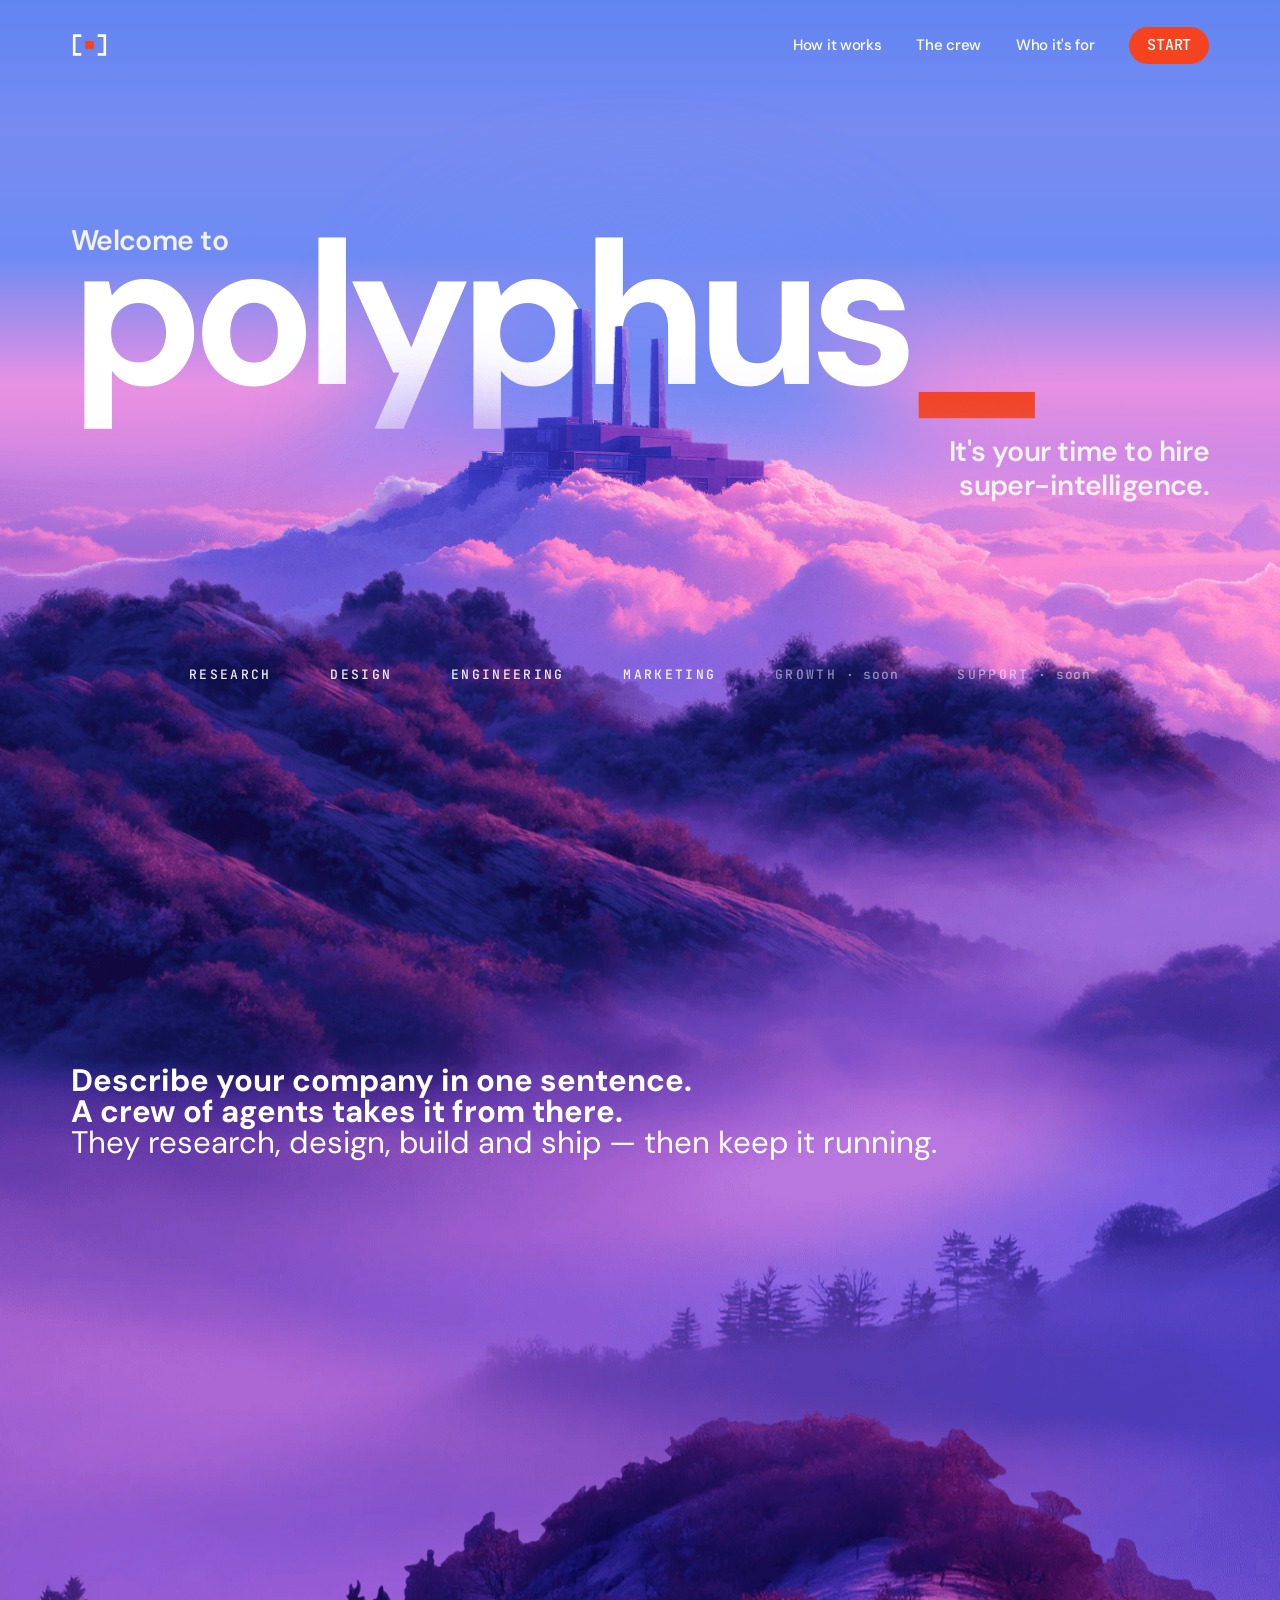
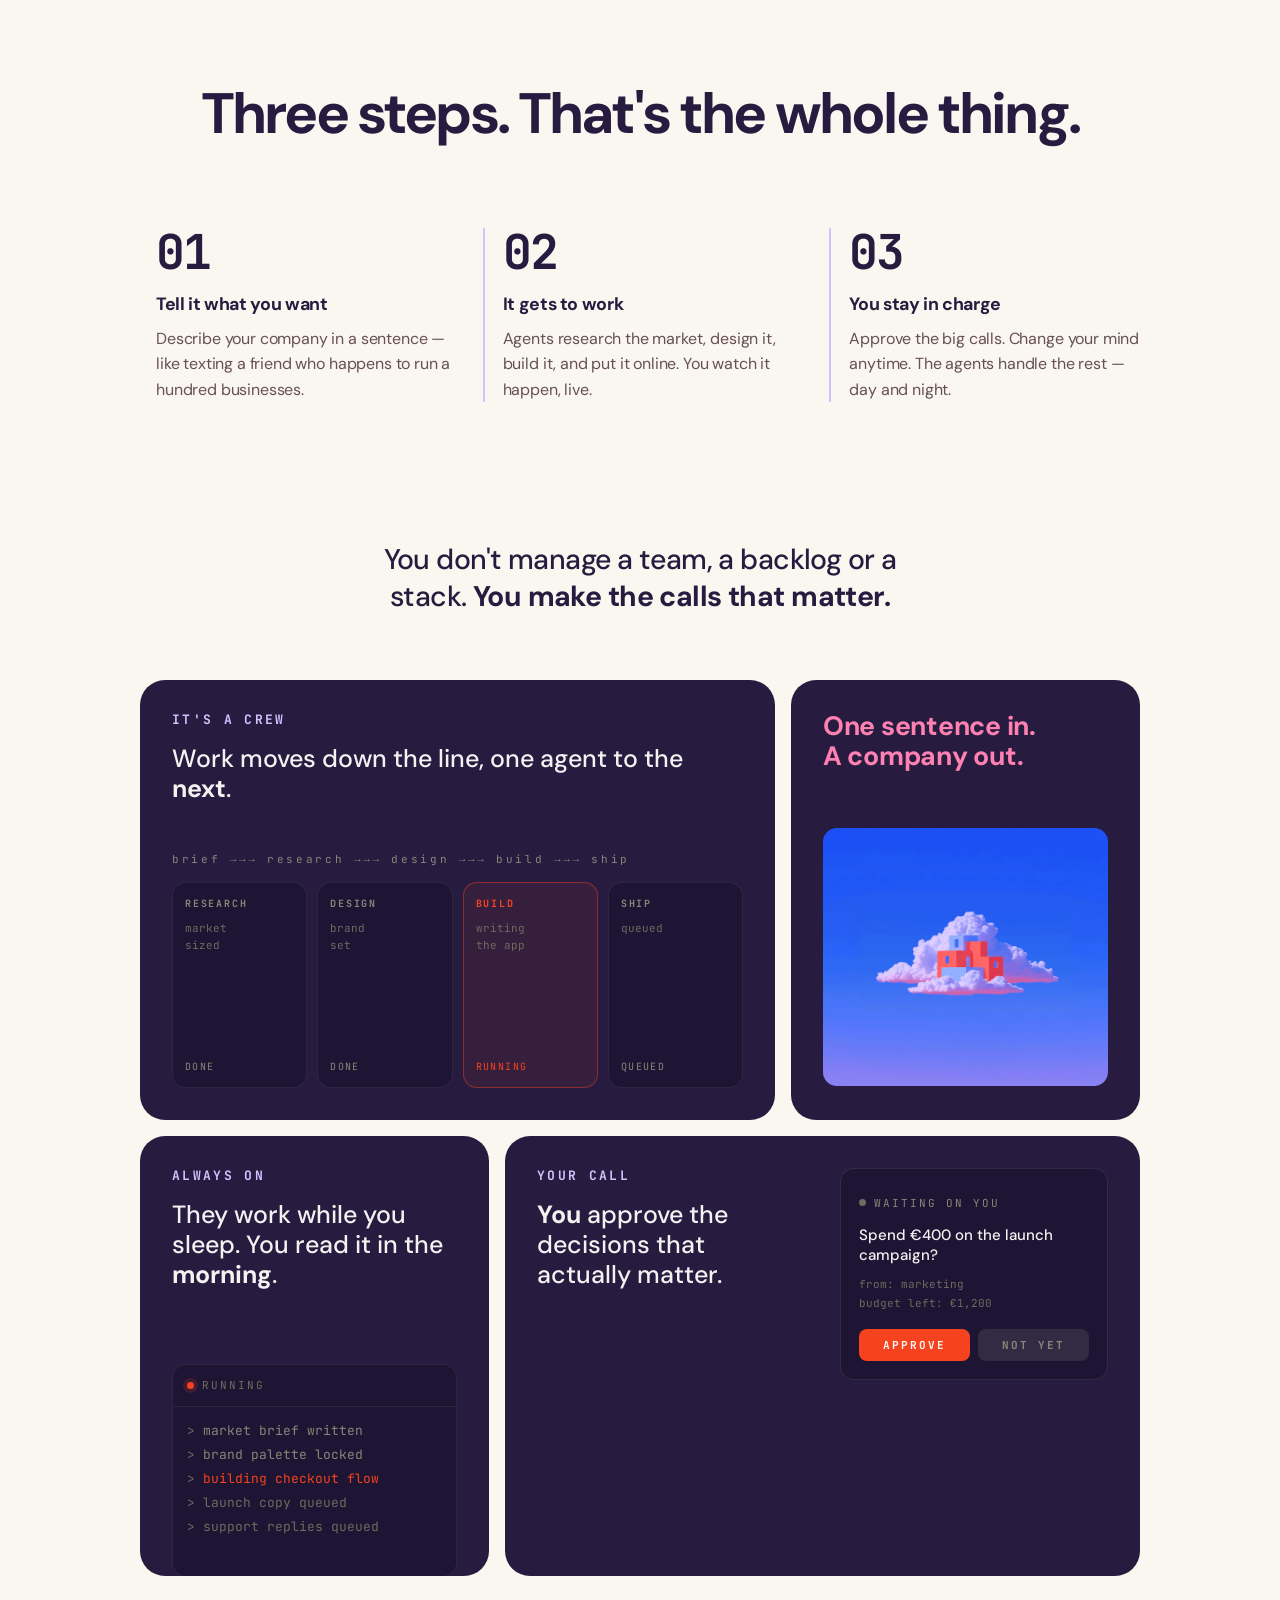
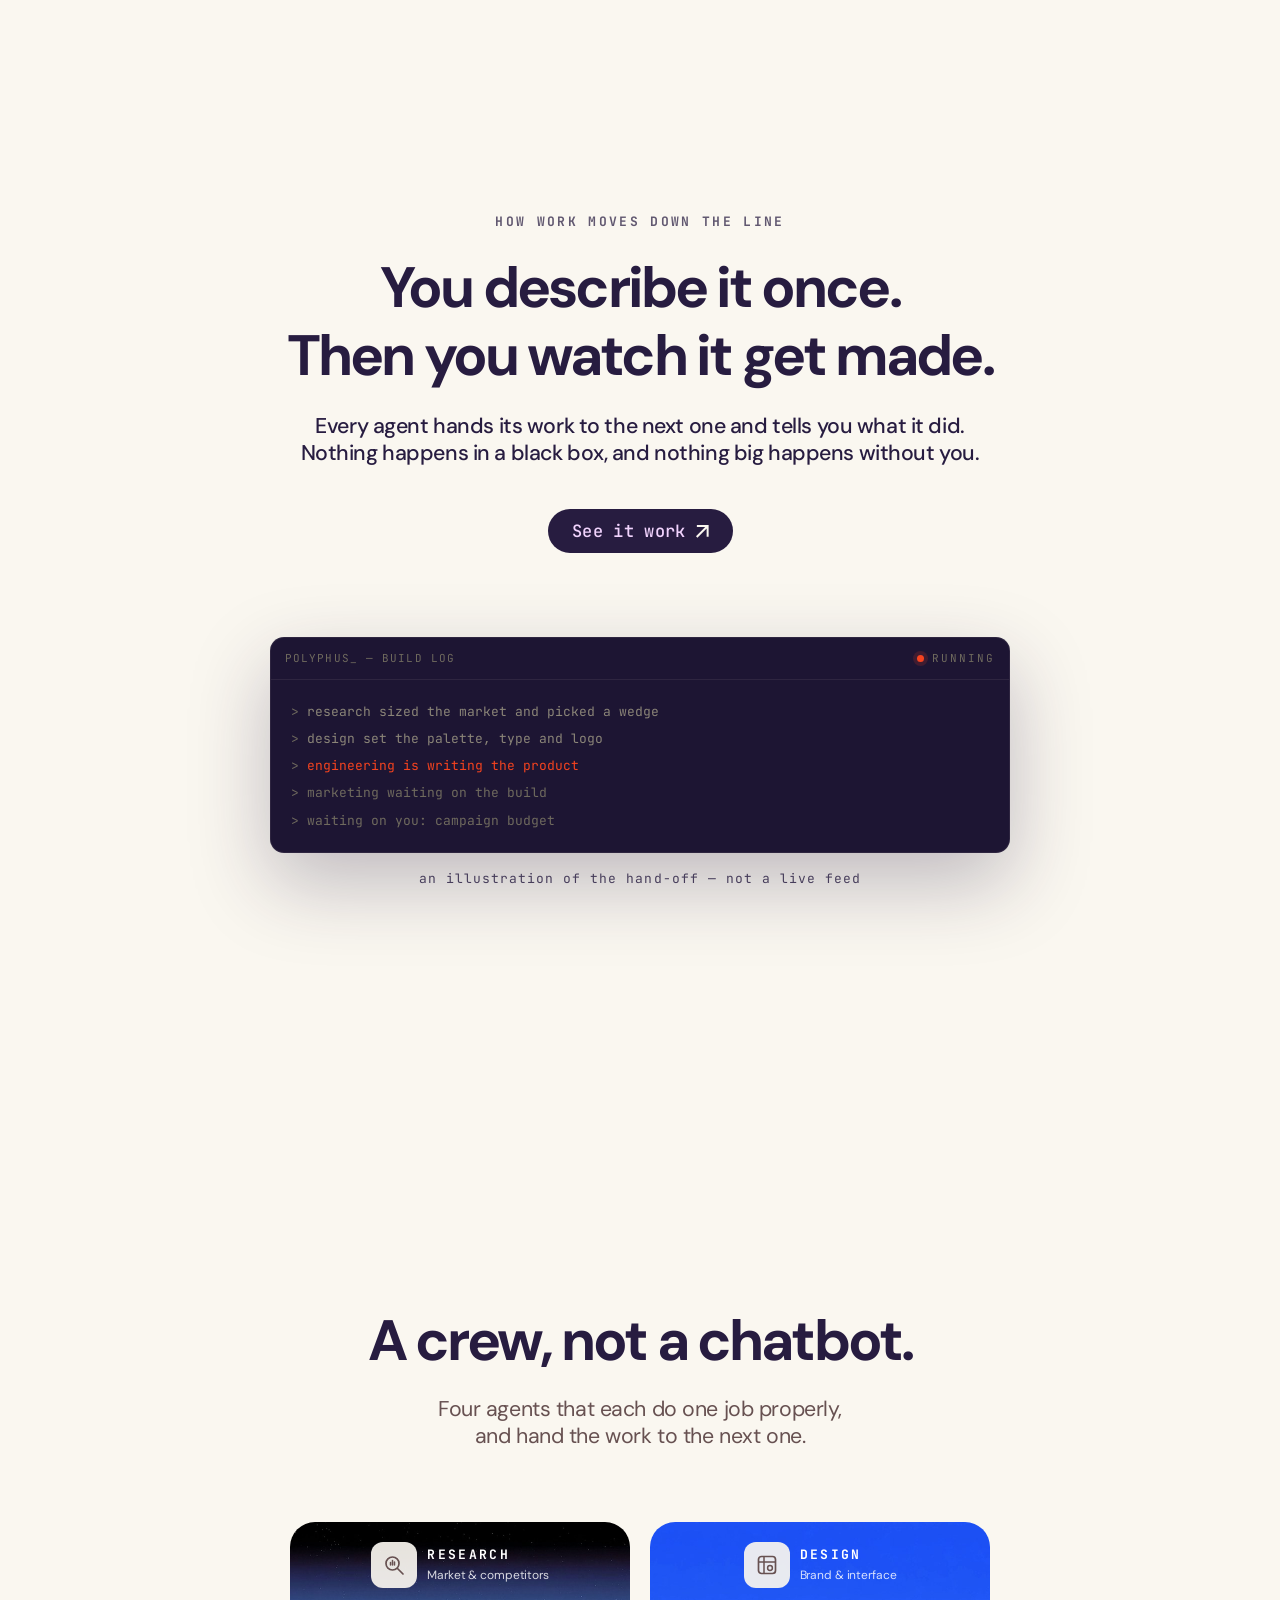
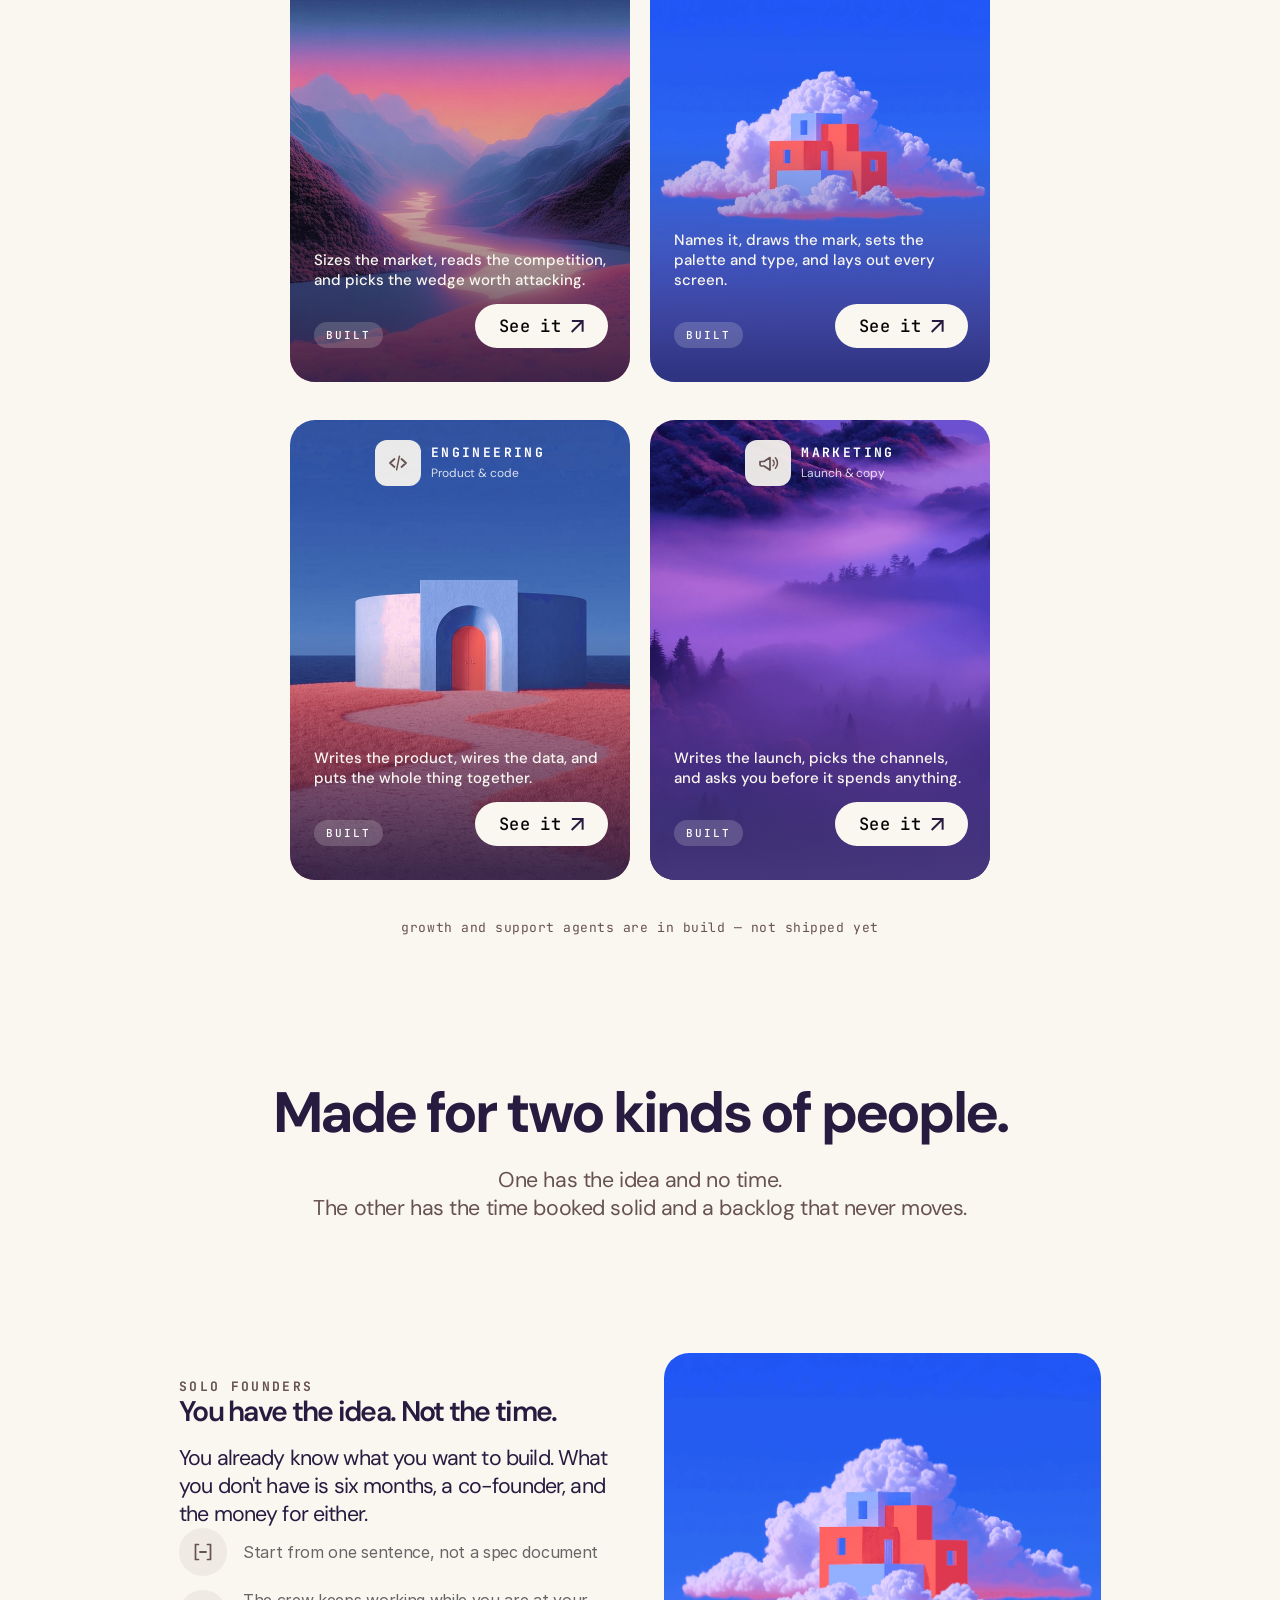
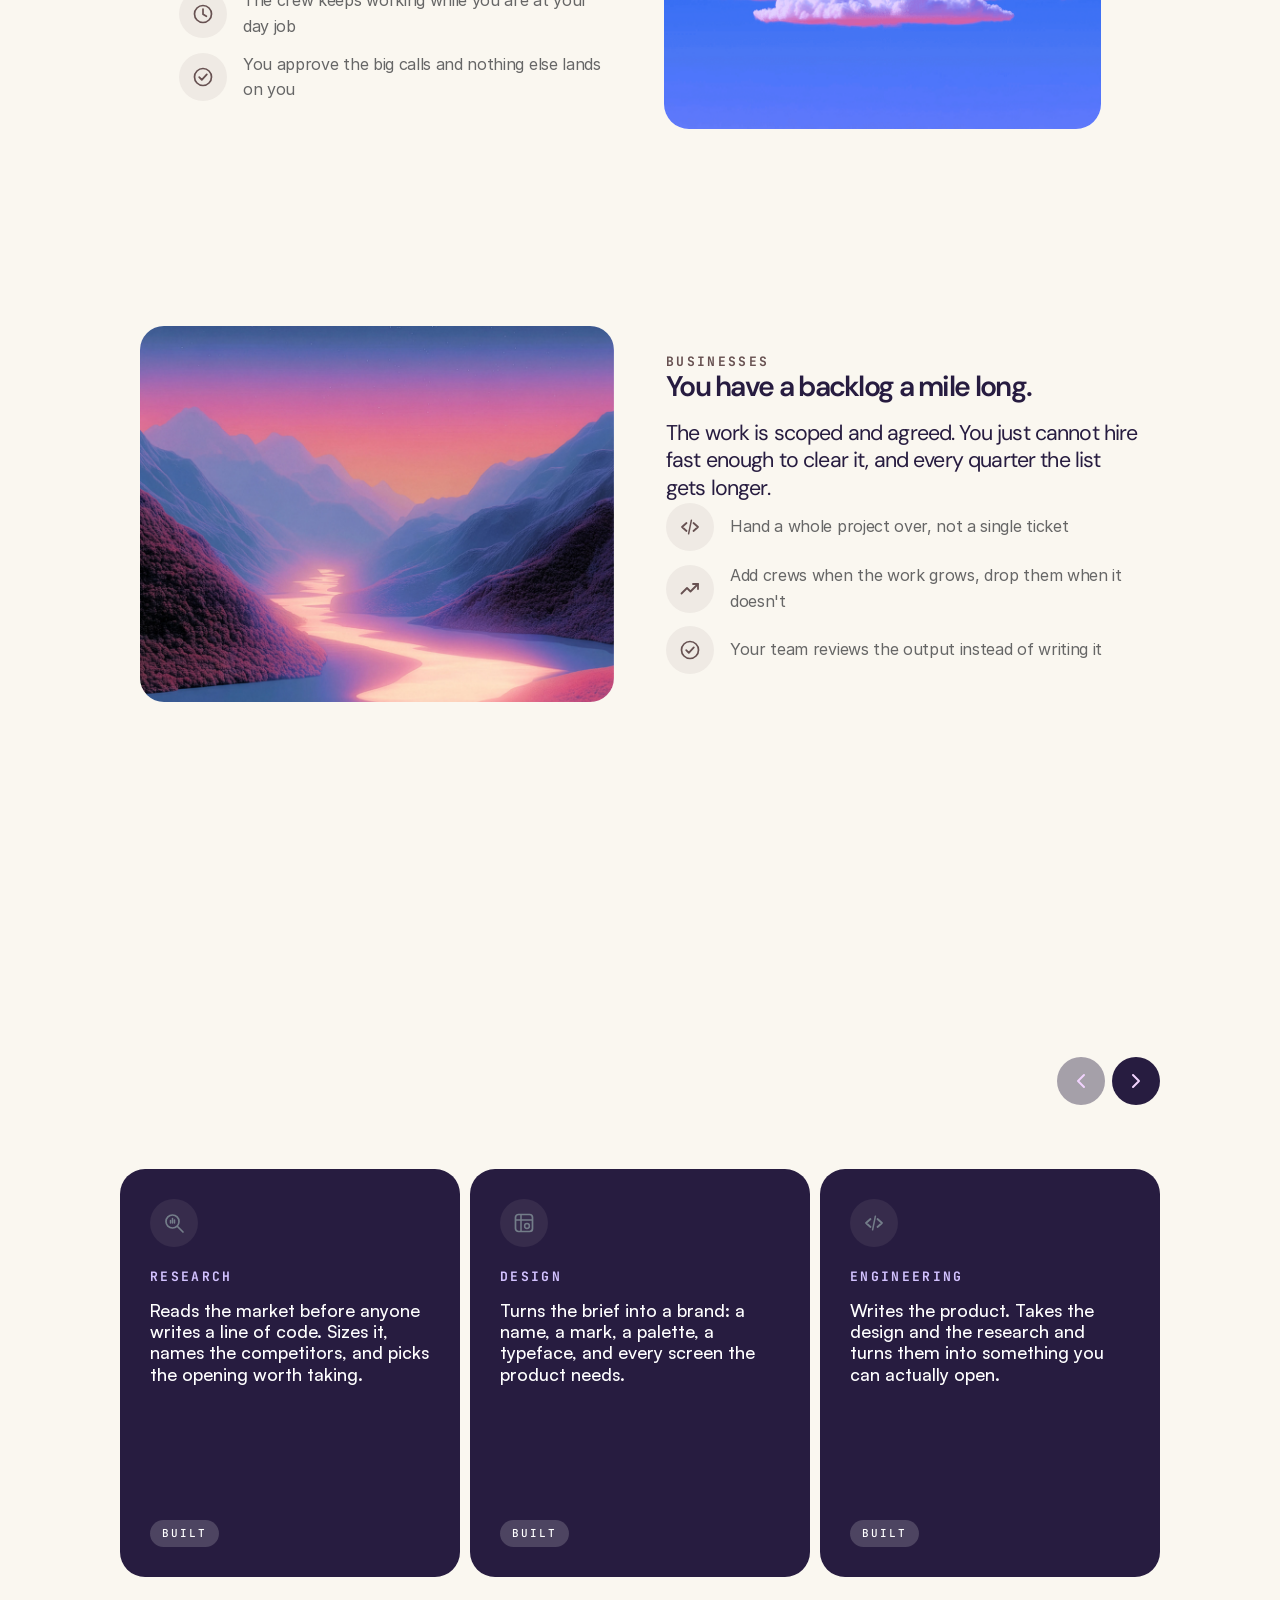
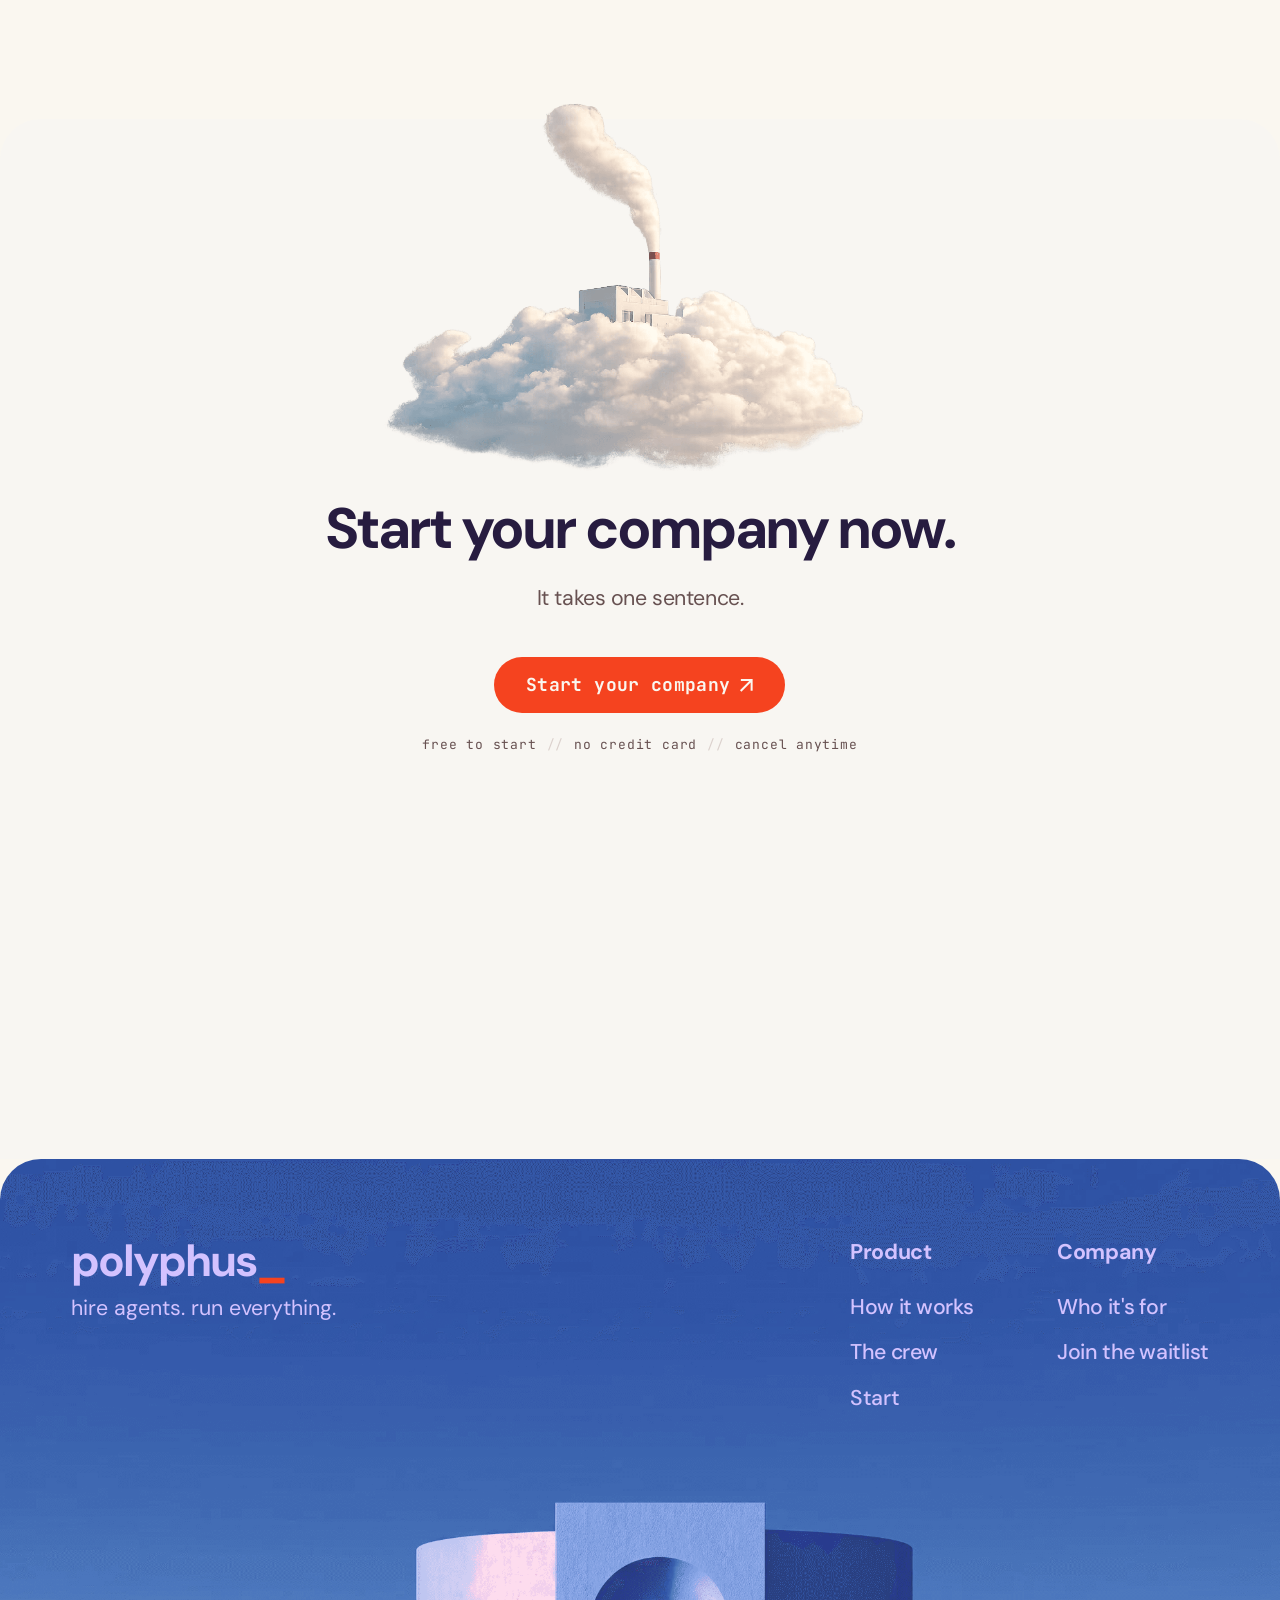
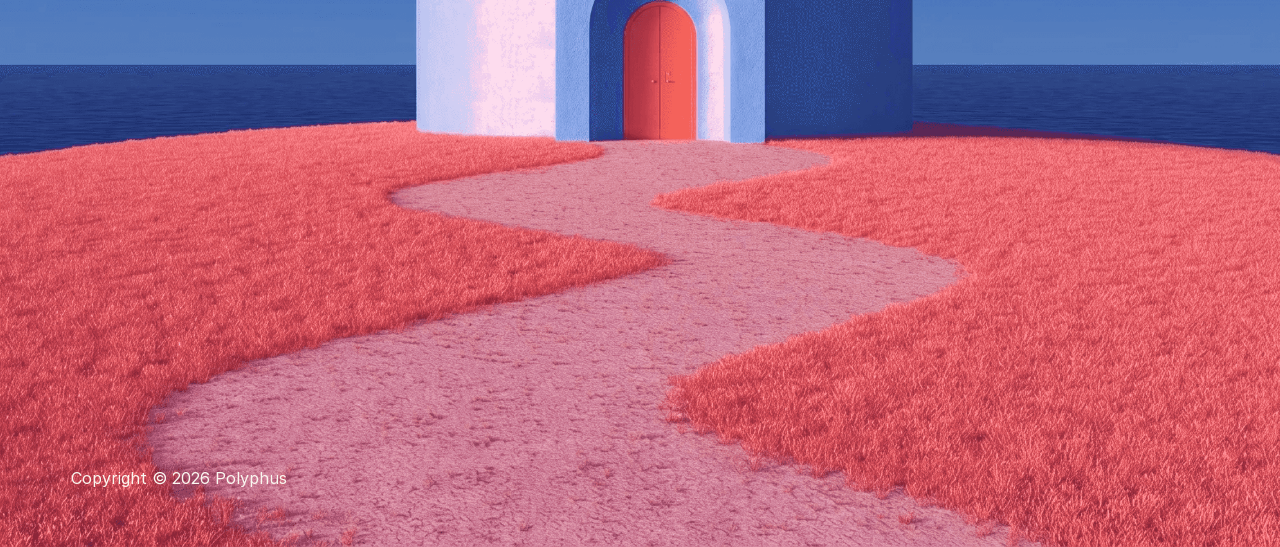
==== polyphus-ui/index.html @ c29fc990 "initial commit" ====
<!doctype html>
<html lang="en">
<head>
<meta charset="utf-8">
<meta name="viewport" content="width=device-width, initial-scale=1">
<title>Polyphus — hire agents. run everything.</title>
<meta name="description" content="Describe your company in a sentence. A crew of agents researches, designs, builds and ships it — then keeps running it, day and night.">

<link rel="icon" href="assets/icons/favicon.svg">
<meta property="og:type" content="website">
<meta property="og:title" content="Polyphus">
<meta property="og:description" content="It's your time to hire super-intelligence.">

<link rel="preload" as="image" href="assets/images/sky-layer-3-mid.png">
<link rel="preload" as="image" href="assets/images/sky-layer-2-peak.png">

<link rel="stylesheet" href="css/fonts.css">
<link rel="stylesheet" href="css/mono.css">
<link rel="stylesheet" href="css/lenis.css">
<link rel="stylesheet" href="css/tokens.css">
<link rel="stylesheet" href="css/base.css">
<link rel="stylesheet" href="css/layout.css">
<link rel="stylesheet" href="css/components.css">
<link rel="stylesheet" href="css/sections/hero.css">
<link rel="stylesheet" href="css/sections/steps.css">
<link rel="stylesheet" href="css/sections/bento.css">
<link rel="stylesheet" href="css/sections/showcase.css">
<link rel="stylesheet" href="css/sections/crew.css">
<link rel="stylesheet" href="css/sections/audience.css">
<link rel="stylesheet" href="css/sections/roles.css">
<link rel="stylesheet" href="css/sections/cta.css">
<link rel="stylesheet" href="css/sections/footer.css">
</head>

<body>
<div class="shell">

<!-- ==========================================================================
     HERO — parallax mountain scene
     Paint order is deliberate: sky, glow, logotype, then the four cut-out
     mountain plates ON TOP of the logotype, then the foreground copy.
     ========================================================================== -->
<header class="hero" data-parallax>

  <!-- z 0 — sky plate and the bloom, both behind the logotype -->
  <div class="hero__sky" aria-hidden="true"></div>
  <div class="hero__glow" aria-hidden="true"></div>

  <!-- z 1 — logotype, which the mountains will partly bury -->
  <div class="hero__wordmark">
    <p class="hero__welcome">Welcome to</p>
    <p class="hero__logotype">polyphus<span class="cursor">_</span></p>
  </div>

  <!-- z 2 — the clipping stage and its plates -->
  <div class="hero__stage" aria-hidden="true">
    <div class="hero__layer hero__layer--far"  data-rate="0.40"><img src="assets/images/sky-layer-1-far.png"  alt="" width="1440" height="2572"></div>
    <div class="hero__layer hero__layer--peak" data-rate="0.20"><img src="assets/images/sky-layer-2-peak.png" alt="" width="1440" height="2572"></div>
    <div class="hero__layer hero__layer--mid"  data-rate="0"><img src="assets/images/sky-layer-3-mid.png"  alt="" width="1440" height="2572"></div>
    <div class="hero__layer hero__layer--near" data-rate="-0.10"><img src="assets/images/sky-layer-4-near.png" alt="" width="1440" height="2572"></div>
  </div>

  <!-- z 3/4 — everything that stays above the landscape -->
  <nav class="hero__nav" aria-label="Primary">
    <a href="#top" aria-label="Polyphus home">
      <img class="hero__logo" src="assets/icons/logo-mark.svg" alt="Polyphus" width="37" height="24">
    </a>
    <div class="hero__links">
      <a href="#how">How it works</a>
      <a href="#crew">The crew</a>
      <a href="#who">Who it's for</a>
      <a class="hero__start" href="start.html">Start</a>
    </div>
  </nav>

  <p class="hero__tagline">It's your time to hire<br>super-intelligence.</p>

  <div class="hero__strip">
    <span class="hero__mark">Research</span>
    <span class="hero__mark">Design</span>
    <span class="hero__mark">Engineering</span>
    <span class="hero__mark">Marketing</span>
    <span class="hero__mark hero__mark--soon">Growth</span>
    <span class="hero__mark hero__mark--soon">Support</span>
  </div>

  <div class="hero__lede" data-words>
    <p>Describe your company in one sentence.<br>A crew of agents takes it from there.</p>
    <p>They research, design, build and ship — then keep it running.</p>
  </div>
</header>


<!-- ==========================================================================
     HOW IT WORKS
     ========================================================================== -->
<section class="section steps" id="how">
  <div class="container">

    <div class="section-head steps__head">
      <h2 class="display" data-words>Three steps. That's the whole thing.</h2>
    </div>

    <div class="steps__row">
      <div class="step" data-reveal>
        <div class="step__index">01</div>
        <p class="step__title">Tell it what you want</p>
        <p class="step__copy">Describe your company in a sentence &mdash; like texting a friend who happens to run a hundred businesses.</p>
      </div>
      <div class="step" data-reveal data-delay="0.1s">
        <div class="step__index">02</div>
        <p class="step__title">It gets to work</p>
        <p class="step__copy">Agents research the market, design it, build it, and put it online. You watch it happen, live.</p>
      </div>
      <div class="step" data-reveal data-delay="0.2s">
        <div class="step__index">03</div>
        <p class="step__title">You stay in charge</p>
        <p class="step__copy">Approve the big calls. Change your mind anytime. The agents handle the rest &mdash; day and night.</p>
      </div>
    </div>

    <p class="steps__note" data-reveal>
      You don't manage a team, a backlog or a stack.
      <span class="em">You make the calls that matter.</span>
    </p>

    <div class="bento">
      <div class="bento__row bento__row--a">

        <!-- Tile 1 — the pipeline -->
        <article class="card bento__tile" data-reveal>
          <div class="card__body">
            <h6 class="kicker">It's a crew</h6>
            <h3 class="card__title">Work moves down the line, one agent to the <strong>next</strong>.</h3>
          </div>
          <p class="pipeline__flow" aria-hidden="true">brief &rarr;&rarr;&rarr; research &rarr;&rarr;&rarr; design &rarr;&rarr;&rarr; build &rarr;&rarr;&rarr; ship</p>
          <div class="pipeline" aria-hidden="true">
            <div class="pipeline__stage" data-state="done">
              <div class="pipeline__role">Research</div>
              <p class="pipeline__task">market<br>sized</p>
              <div class="pipeline__state">done</div>
            </div>
            <div class="pipeline__stage" data-state="done">
              <div class="pipeline__role">Design</div>
              <p class="pipeline__task">brand<br>set</p>
              <div class="pipeline__state">done</div>
            </div>
            <div class="pipeline__stage" data-state="run">
              <div class="pipeline__role">Build</div>
              <p class="pipeline__task">writing<br>the app</p>
              <div class="pipeline__state">running</div>
            </div>
            <div class="pipeline__stage" data-state="wait">
              <div class="pipeline__role">Ship</div>
              <p class="pipeline__task">queued</p>
              <div class="pipeline__state">queued</div>
            </div>
          </div>
        </article>

        <!-- Tile 2 — one sentence in -->
        <article class="card bento__tile" data-reveal data-delay="0.1s">
          <div class="card__body">
            <h6 class="tile__headline">One sentence in.<br>A company out.</h6>
          </div>
          <img class="tile__art" src="assets/images/cloud-city.png" alt="" aria-hidden="true">
        </article>
      </div>

      <div class="bento__row bento__row--b">

        <!-- Tile 3 — always on -->
        <article class="card bento__tile" data-reveal>
          <div class="card__body">
            <h6 class="kicker">Always on</h6>
            <h3 class="card__title">They work while you sleep. You read it in the <strong>morning</strong>.</h3>
          </div>
          <div class="console tile__console" aria-hidden="true">
            <div class="console__bar"><span class="status">running</span></div>
            <div class="console__body">
              <ul class="log">
                <li data-state="done">market brief written</li>
                <li data-state="done">brand palette locked</li>
                <li data-state="run">building checkout flow</li>
                <li data-state="wait">launch copy queued</li>
                <li data-state="wait">support replies queued</li>
              </ul>
            </div>
          </div>
        </article>

        <!-- Tile 4 — your call -->
        <article class="card bento__tile" data-reveal data-delay="0.1s">
          <div class="card__body tile__body--narrow">
            <h6 class="kicker">Your call</h6>
            <h3 class="card__title"><strong>You</strong> approve the decisions that actually matter.</h3>
          </div>
          <div class="approve" aria-hidden="true">
            <span class="status status--idle">waiting on you</span>
            <p class="approve__q">Spend &euro;400 on the launch campaign?</p>
            <p class="approve__meta">from: marketing<br>budget left: &euro;1,200</p>
            <div class="approve__actions">
              <span class="approve__btn approve__btn--yes">Approve</span>
              <span class="approve__btn approve__btn--no">Not yet</span>
            </div>
          </div>
        </article>
      </div>
    </div>

  </div>
</section>


<!-- ==========================================================================
     SHOWCASE — video background + the hand-off console
     ========================================================================== -->
<section class="showcase">
  <video class="showcase__video" src="assets/video/clouds-loop.mp4"
         autoplay loop muted playsinline aria-hidden="true"></video>

  <div class="showcase__inner">
    <h6 class="kicker showcase__kicker">How work moves down the line</h6>

    <h2 class="display showcase__title" data-words>You describe it once.<br>Then you watch it get made.</h2>

    <p class="showcase__copy" data-reveal>
      Every agent hands its work to the next one and tells you what it did.<br>
      Nothing happens in a black box, and nothing big happens without you.
    </p>

    <a class="btn btn--dark showcase__cta" href="start.html">
      See it work <img class="btn__icon" src="assets/icons/arrow-cream.svg" alt="">
    </a>

    <div class="console showcase__console" data-reveal>
      <div class="console__bar">
        <span>polyphus_ &mdash; build log</span>
        <span class="status">running</span>
      </div>
      <div class="console__body">
        <ul class="log">
          <li data-state="done">research sized the market and picked a wedge</li>
          <li data-state="done">design set the palette, type and logo</li>
          <li data-state="run">engineering is writing the product</li>
          <li data-state="wait">marketing waiting on the build</li>
          <li data-state="wait">waiting on you: campaign budget</li>
        </ul>
      </div>
    </div>

    <p class="showcase__caption">an illustration of the hand-off &mdash; not a live feed</p>
  </div>
</section>


<!-- ==========================================================================
     THE CREW
     ========================================================================== -->
<section class="section crew-section" id="crew">
  <div class="container">

    <div class="section-head">
      <h2 class="display" data-words>A crew, not a chatbot.</h2>
      <p class="section-head__lede" data-reveal>
        Four agents that each do one job properly,<br>and hand the work to the next one.
      </p>
    </div>

    <div class="crew__grid">

      <article class="crew crew--research" data-reveal>
        <img class="crew__photo" src="assets/images/crew-research.jpg" alt="">
        <div class="crew__tint"></div>
        <div class="crew__head">
          <span class="crew__icon"><img src="assets/icons/icon-research.svg" alt=""></span>
          <div>
            <p class="crew__name">Research</p>
            <p class="crew__kind">Market &amp; competitors</p>
          </div>
        </div>
        <p class="crew__note">Sizes the market, reads the competition, and picks the wedge worth attacking.</p>
        <span class="tag tag--live crew__tag">Built</span>
        <a class="btn btn--light crew__cta" href="start.html">
          See it <img class="btn__icon" src="assets/icons/arrow-ink.svg" alt="">
        </a>
      </article>

      <article class="crew crew--design" data-reveal data-delay="0.08s">
        <img class="crew__photo" src="assets/images/crew-design.jpg" alt="">
        <div class="crew__tint"></div>
        <div class="crew__head">
          <span class="crew__icon"><img src="assets/icons/icon-design.svg" alt=""></span>
          <div>
            <p class="crew__name">Design</p>
            <p class="crew__kind">Brand &amp; interface</p>
          </div>
        </div>
        <p class="crew__note">Names it, draws the mark, sets the palette and type, and lays out every screen.</p>
        <span class="tag tag--live crew__tag">Built</span>
        <a class="btn btn--light crew__cta" href="start.html">
          See it <img class="btn__icon" src="assets/icons/arrow-ink.svg" alt="">
        </a>
      </article>

      <article class="crew crew--engineering" data-reveal>
        <img class="crew__photo" src="assets/images/crew-engineering.jpg" alt="">
        <div class="crew__tint"></div>
        <div class="crew__head">
          <span class="crew__icon"><img src="assets/icons/icon-build.svg" alt=""></span>
          <div>
            <p class="crew__name">Engineering</p>
            <p class="crew__kind">Product &amp; code</p>
          </div>
        </div>
        <p class="crew__note">Writes the product, wires the data, and puts the whole thing together.</p>
        <span class="tag tag--live crew__tag">Built</span>
        <a class="btn btn--light crew__cta" href="start.html">
          See it <img class="btn__icon" src="assets/icons/arrow-ink.svg" alt="">
        </a>
      </article>

      <article class="crew crew--marketing" data-reveal data-delay="0.08s">
        <img class="crew__photo" src="assets/images/crew-marketing.jpg" alt="">
        <div class="crew__tint"></div>
        <div class="crew__head">
          <span class="crew__icon"><img src="assets/icons/icon-market.svg" alt=""></span>
          <div>
            <p class="crew__name">Marketing</p>
            <p class="crew__kind">Launch &amp; copy</p>
          </div>
        </div>
        <p class="crew__note">Writes the launch, picks the channels, and asks you before it spends anything.</p>
        <span class="tag tag--live crew__tag">Built</span>
        <a class="btn btn--light crew__cta" href="start.html">
          See it <img class="btn__icon" src="assets/icons/arrow-ink.svg" alt="">
        </a>
      </article>

    </div>

    <p class="crew__footnote" data-reveal>growth and support agents are in build &mdash; not shipped yet</p>
  </div>
</section>


<!-- ==========================================================================
     WHO IT'S FOR
     ========================================================================== -->
<section class="section audience-section" id="who">
  <div class="section-head">
    <h2 class="display" data-words>Made for two kinds of people.</h2>
    <p class="section-head__lede" data-reveal>
      One has the idea and no time.<br>
      The other has the time booked solid and a backlog that never moves.
    </p>
  </div>

  <div class="audience audience--founders">
    <div class="audience__copy" data-reveal>
      <h6 class="kicker">Solo founders</h6>
      <h5 class="h5">You have the idea. Not the time.</h5>
      <p>You already know what you want to build. What you don't have is six months, a co-founder, and the money for either.</p>
      <ul class="features">
        <li class="feature">
          <span class="feature__chip"><img src="assets/icons/icon-sentence.svg" alt=""></span>
          <span class="feature__label">Start from one sentence, not a spec document</span>
        </li>
        <li class="feature">
          <span class="feature__chip"><img src="assets/icons/icon-clock.svg" alt=""></span>
          <span class="feature__label">The crew keeps working while you are at your day job</span>
        </li>
        <li class="feature">
          <span class="feature__chip"><img src="assets/icons/icon-approve.svg" alt=""></span>
          <span class="feature__label">You approve the big calls and nothing else lands on you</span>
        </li>
      </ul>
    </div>
    <div class="audience__plate" data-reveal data-delay="0.1s">
      <img class="audience__art" src="assets/images/cloud-city.png" alt="" aria-hidden="true">
    </div>
  </div>

  <div class="audience audience--businesses">
    <div class="audience__plate audience__plate--tile" data-reveal>
      <img class="audience__art" src="assets/images/valley-river.jpg" alt="" aria-hidden="true">
    </div>
    <div class="audience__copy" data-reveal data-delay="0.1s">
      <h6 class="kicker">Businesses</h6>
      <h5 class="h5">You have a backlog a mile long.</h5>
      <p>The work is scoped and agreed. You just cannot hire fast enough to clear it, and every quarter the list gets longer.</p>
      <ul class="features">
        <li class="feature">
          <span class="feature__chip"><img src="assets/icons/icon-build.svg" alt=""></span>
          <span class="feature__label">Hand a whole project over, not a single ticket</span>
        </li>
        <li class="feature">
          <span class="feature__chip"><img src="assets/icons/icon-growth.svg" alt=""></span>
          <span class="feature__label">Add crews when the work grows, drop them when it doesn't</span>
        </li>
        <li class="feature">
          <span class="feature__chip"><img src="assets/icons/icon-approve.svg" alt=""></span>
          <span class="feature__label">Your team reviews the output instead of writing it</span>
        </li>
      </ul>
    </div>
  </div>
</section>


<!-- ==========================================================================
     WHAT EACH AGENT DOES — the rail
     ========================================================================== -->
<section class="roles">
  <div class="roles__inner">
    <div class="roles__head">
      <div>
        <h2 class="h2 roles__title" data-reveal>What each agent actually does</h2>
        <p class="roles__lede" data-reveal data-delay="0.08s">
          Six roles. Four of them ship today.
          The last two are in build and we will say so until they aren't.
        </p>
      </div>
      <div class="roles__nav">
        <button class="roles__btn" data-rail-prev aria-label="Previous roles">
          <img src="assets/icons/carousel-prev.svg" alt="">
        </button>
        <button class="roles__btn" data-rail-next aria-label="Next roles">
          <img src="assets/icons/carousel-next.svg" alt="">
        </button>
      </div>
    </div>
  </div>

  <div class="roles__rail" data-rail>
    <article class="role">
      <span class="role__icon"><img src="assets/icons/icon-research.svg" alt=""></span>
      <p class="role__name">Research</p>
      <p class="role__what">Reads the market before anyone writes a line of code. Sizes it, names the competitors, and picks the opening worth taking.</p>
      <div class="role__foot"><span class="tag tag--live">Built</span></div>
    </article>

    <article class="role">
      <span class="role__icon"><img src="assets/icons/icon-design.svg" alt=""></span>
      <p class="role__name">Design</p>
      <p class="role__what">Turns the brief into a brand: a name, a mark, a palette, a typeface, and every screen the product needs.</p>
      <div class="role__foot"><span class="tag tag--live">Built</span></div>
    </article>

    <article class="role">
      <span class="role__icon"><img src="assets/icons/icon-build.svg" alt=""></span>
      <p class="role__name">Engineering</p>
      <p class="role__what">Writes the product. Takes the design and the research and turns them into something you can actually open.</p>
      <div class="role__foot"><span class="tag tag--live">Built</span></div>
    </article>

    <article class="role">
      <span class="role__icon"><img src="assets/icons/icon-market.svg" alt=""></span>
      <p class="role__name">Marketing</p>
      <p class="role__what">Writes the launch, picks the channels, drafts the copy, and comes back to you before it spends a euro.</p>
      <div class="role__foot"><span class="tag tag--live">Built</span></div>
    </article>

    <article class="role">
      <span class="role__icon"><img src="assets/icons/icon-growth.svg" alt=""></span>
      <p class="role__name">Growth</p>
      <p class="role__what">Will watch what people do with the product and change it &mdash; pricing, onboarding, the things that compound.</p>
      <div class="role__foot"><span class="tag tag--soon">In build</span></div>
    </article>

    <article class="role">
      <span class="role__icon"><img src="assets/icons/icon-support.svg" alt=""></span>
      <p class="role__name">Support</p>
      <p class="role__what">Will answer your customers day and night, and escalate to you the moment something needs a human.</p>
      <div class="role__foot"><span class="tag tag--soon">In build</span></div>
    </article>
  </div>
</section>


<!-- ==========================================================================
     FINAL CTA — sticky; the footer rides up over it
     ========================================================================== -->
<section class="cta-panel" id="start">
  <img class="cta__cloud" src="assets/images/cloud-factory.png" alt="" aria-hidden="true">

  <div class="section-head cta__head">
    <h2 class="display" data-words>Start your company now.</h2>
    <p class="cta__lede" data-reveal>It takes one sentence.</p>

    <div class="cta__actions" data-reveal data-delay="0.1s">
      <a class="btn btn--run" href="start.html">
        Start your company <img class="btn__icon" src="assets/icons/arrow-cream.svg" alt="">
      </a>
    </div>

    <p class="cta__fine" data-reveal data-delay="0.16s">
      <span>free to start</span><i>//</i><span>no credit card</span><i>//</i><span>cancel anytime</span>
    </p>
  </div>
</section>


<!-- ==========================================================================
     FOOTER
     ========================================================================== -->
<footer class="footer">
  <img class="footer__scene" src="assets/images/footer-horizon.png" alt="" aria-hidden="true">

  <div class="footer__inner">
    <div>
      <p class="footer__wordmark">polyphus<span class="cursor">_</span></p>
      <p class="footer__tagline">hire agents. run everything.</p>
    </div>

    <div class="footer__cols">
      <div>
        <p class="footer__col-title">Product</p>
        <div class="footer__links">
          <a href="#how">How it works</a>
          <a href="#crew">The crew</a>
          <a href="start.html">Start</a>
        </div>
      </div>
      <div>
        <p class="footer__col-title">Company</p>
        <div class="footer__links">
          <a href="#who">Who it's for</a>
          <a href="start.html">Join the waitlist</a>
        </div>
      </div>
    </div>
  </div>

  <p class="footer__legal">Copyright &copy; 2026 Polyphus</p>
</footer>

</div><!-- /.shell -->

<script src="js/vendor/lenis.min.js"></script>
<script src="js/modules/smooth-scroll.js"></script>
<script src="js/modules/parallax.js"></script>
<script src="js/modules/reveal.js"></script>
<script src="js/modules/carousel.js"></script>
<script src="js/main.js"></script>
</body>
</html>
---- polyphus-ui/css/fonts.css ----
/* fonts.css — @font-face rules lifted verbatim from the source site,
   rewritten to the local files in assets/fonts/.
   Families: DM Sans (display + body), Satoshi (accents), Inter (UI), Lato (badges). */

@font-face {
  font-family: 'DM Sans';
  font-style: italic;
  font-weight: 600;
  font-display: swap;
  src: url("../assets/fonts/dm-sans/dm-sans-600-italic-01.woff2") format('woff2');
  unicode-range: U+0100-02BA, U+02BD-02C5, U+02C7-02CC, U+02CE-02D7, U+02DD-02FF, U+0304, U+0308, U+0329, U+1D00-1DBF, U+1E00-1E9F, U+1EF2-1EFF, U+2020, U+20A0-20AB, U+20AD-20C0, U+2113, U+2C60-2C7F, U+A720-A7FF;
 
}

@font-face {
  font-family: 'DM Sans';
  font-style: italic;
  font-weight: 600;
  font-display: swap;
  src: url("../assets/fonts/dm-sans/dm-sans-600-italic-02.woff2") format('woff2');
  unicode-range: U+0000-00FF, U+0131, U+0152-0153, U+02BB-02BC, U+02C6, U+02DA, U+02DC, U+0304, U+0308, U+0329, U+2000-206F, U+20AC, U+2122, U+2191, U+2193, U+2212, U+2215, U+FEFF, U+FFFD;
 
}

@font-face {
  font-family: 'DM Sans';
  font-style: normal;
  font-weight: 800;
  font-display: swap;
  src: url("../assets/fonts/dm-sans/dm-sans-800-01.woff2") format('woff2');
  unicode-range: U+0100-02BA, U+02BD-02C5, U+02C7-02CC, U+02CE-02D7, U+02DD-02FF, U+0304, U+0308, U+0329, U+1D00-1DBF, U+1E00-1E9F, U+1EF2-1EFF, U+2020, U+20A0-20AB, U+20AD-20C0, U+2113, U+2C60-2C7F, U+A720-A7FF;
 
}

@font-face {
  font-family: 'DM Sans';
  font-style: normal;
  font-weight: 800;
  font-display: swap;
  src: url("../assets/fonts/dm-sans/dm-sans-800-02.woff2") format('woff2');
  unicode-range: U+0000-00FF, U+0131, U+0152-0153, U+02BB-02BC, U+02C6, U+02DA, U+02DC, U+0304, U+0308, U+0329, U+2000-206F, U+20AC, U+2122, U+2191, U+2193, U+2212, U+2215, U+FEFF, U+FFFD;
 
}

@font-face {
  font-family: 'Lato';
  font-style: normal;
  font-weight: 400;
  font-display: swap;
  src: url("../assets/fonts/lato/lato-400-01.woff2") format('woff2');
  unicode-range: U+0100-02BA, U+02BD-02C5, U+02C7-02CC, U+02CE-02D7, U+02DD-02FF, U+0304, U+0308, U+0329, U+1D00-1DBF, U+1E00-1E9F, U+1EF2-1EFF, U+2020, U+20A0-20AB, U+20AD-20C0, U+2113, U+2C60-2C7F, U+A720-A7FF;
 
}

@font-face {
  font-family: 'Lato';
  font-style: normal;
  font-weight: 400;
  font-display: swap;
  src: url("../assets/fonts/lato/lato-400-02.woff2") format('woff2');
  unicode-range: U+0000-00FF, U+0131, U+0152-0153, U+02BB-02BC, U+02C6, U+02DA, U+02DC, U+0304, U+0308, U+0329, U+2000-206F, U+20AC, U+2122, U+2191, U+2193, U+2212, U+2215, U+FEFF, U+FFFD;
 
}

@font-face {
  font-family: 'Lato';
  font-style: normal;
  font-weight: 700;
  font-display: swap;
  src: url("../assets/fonts/lato/lato-700-01.woff2") format('woff2');
  unicode-range: U+0100-02BA, U+02BD-02C5, U+02C7-02CC, U+02CE-02D7, U+02DD-02FF, U+0304, U+0308, U+0329, U+1D00-1DBF, U+1E00-1E9F, U+1EF2-1EFF, U+2020, U+20A0-20AB, U+20AD-20C0, U+2113, U+2C60-2C7F, U+A720-A7FF;
 
}

@font-face {
  font-family: 'Lato';
  font-style: normal;
  font-weight: 700;
  font-display: swap;
  src: url("../assets/fonts/lato/lato-700-02.woff2") format('woff2');
  unicode-range: U+0000-00FF, U+0131, U+0152-0153, U+02BB-02BC, U+02C6, U+02DA, U+02DC, U+0304, U+0308, U+0329, U+2000-206F, U+20AC, U+2122, U+2191, U+2193, U+2212, U+2215, U+FEFF, U+FFFD;
 
}

@font-face {
  font-family: 'DM Sans';
  font-style: italic;
  font-weight: 900;
  src: url("../assets/fonts/dm-sans/dm-sans-900-italic-01.woff2") format('woff2');
  unicode-range: U+0100-02BA, U+02BD-02C5, U+02C7-02CC, U+02CE-02D7, U+02DD-02FF, U+0304, U+0308, U+0329, U+1D00-1DBF, U+1E00-1E9F, U+1EF2-1EFF, U+2020, U+20A0-20AB, U+20AD-20C0, U+2113, U+2C60-2C7F, U+A720-A7FF;
 
}

@font-face {
  font-family: 'DM Sans';
  font-style: italic;
  font-weight: 900;
  src: url("../assets/fonts/dm-sans/dm-sans-900-italic-02.woff2") format('woff2');
  unicode-range: U+0000-00FF, U+0131, U+0152-0153, U+02BB-02BC, U+02C6, U+02DA, U+02DC, U+0304, U+0308, U+0329, U+2000-206F, U+20AC, U+2122, U+2191, U+2193, U+2212, U+2215, U+FEFF, U+FFFD;
 
}

@font-face {
  font-family: 'DM Sans';
  font-style: normal;
  font-weight: 900;
  src: url("../assets/fonts/dm-sans/dm-sans-900-01.woff2") format('woff2');
  unicode-range: U+0100-02BA, U+02BD-02C5, U+02C7-02CC, U+02CE-02D7, U+02DD-02FF, U+0304, U+0308, U+0329, U+1D00-1DBF, U+1E00-1E9F, U+1EF2-1EFF, U+2020, U+20A0-20AB, U+20AD-20C0, U+2113, U+2C60-2C7F, U+A720-A7FF;
 
}

@font-face {
  font-family: 'DM Sans';
  font-style: normal;
  font-weight: 900;
  src: url("../assets/fonts/dm-sans/dm-sans-900-02.woff2") format('woff2');
  unicode-range: U+0000-00FF, U+0131, U+0152-0153, U+02BB-02BC, U+02C6, U+02DA, U+02DC, U+0304, U+0308, U+0329, U+2000-206F, U+20AC, U+2122, U+2191, U+2193, U+2212, U+2215, U+FEFF, U+FFFD;
 
}

@font-face {
  font-family: "DM Sans";
  src: url("../assets/fonts/dm-sans/dm-sans-700-01.woff2");
  font-display: swap;
  font-style: normal;
  font-weight: 700
}

@font-face {
  font-family: "DM Sans";
  src: url("../assets/fonts/dm-sans/dm-sans-500-01.woff2");
  font-display: swap;
  font-style: normal;
  font-weight: 500
}

@font-face {
  font-family: "DM Sans";
  src: url("../assets/fonts/dm-sans/dm-sans-600-01.woff2");
  font-display: swap;
  font-style: normal;
  font-weight: 600
}

@font-face {
  font-family: "DM Sans";
  src: url("../assets/fonts/dm-sans/dm-sans-400-01.woff2");
  font-display: swap;
  font-style: normal;
  font-weight: 400
}

@font-face {
  font-family: "DM Sans";
  src: url("../assets/fonts/dm-sans/dm-sans-700-italic-01.woff2");
  font-display: swap;
  font-style: italic;
  font-weight: 700
}

@font-face {
  font-family: "DM Sans";
  src: url("../assets/fonts/dm-sans/dm-sans-400-italic-01.woff2");
  font-display: swap;
  font-style: italic;
  font-weight: 400
}

@font-face {
  font-family: "DM Sans";
  src: url("../assets/fonts/dm-sans/dm-sans-300-01.woff2");
  font-display: swap;
  font-style: normal;
  font-weight: 300
}

@font-face {
  font-family: "DM Sans";
  src: url("../assets/fonts/dm-sans/dm-sans-500-italic-01.woff2");
  font-display: swap;
  font-style: italic;
  font-weight: 500
}

@font-face {
  font-family: "Inter";
  src: url("../assets/fonts/inter/inter-400-01.woff2");
  font-display: swap;
  font-style: normal;
  font-weight: 400;
  unicode-range: U+0460-052F, U+1C80-1C88, U+20B4, U+2DE0-2DFF, U+A640-A69F, U+FE2E-FE2F
}

@font-face {
  font-family: "Inter";
  src: url("../assets/fonts/inter/inter-400-02.woff2");
  font-display: swap;
  font-style: normal;
  font-weight: 400;
  unicode-range: U+0301, U+0400-045F, U+0490-0491, U+04B0-04B1, U+2116
}

@font-face {
  font-family: "Inter";
  src: url("../assets/fonts/inter/inter-400-03.woff2");
  font-display: swap;
  font-style: normal;
  font-weight: 400;
  unicode-range: U+1F00-1FFF
}

@font-face {
  font-family: "Inter";
  src: url("../assets/fonts/inter/inter-400-04.woff2");
  font-display: swap;
  font-style: normal;
  font-weight: 400;
  unicode-range: U+0370-03FF
}

@font-face {
  font-family: "Inter";
  src: url("../assets/fonts/inter/inter-400-05.woff2");
  font-display: swap;
  font-style: normal;
  font-weight: 400;
  unicode-range: U+0100-024F, U+0259, U+1E00-1EFF, U+2020, U+20A0-20AB, U+20AD-20CF, U+2113, U+2C60-2C7F, U+A720-A7FF
}

@font-face {
  font-family: "Inter";
  src: url("../assets/fonts/inter/inter-400-06.woff2");
  font-display: swap;
  font-style: normal;
  font-weight: 400;
  unicode-range: U+0000-00FF, U+0131, U+0152-0153, U+02BB-02BC, U+02C6, U+02DA, U+02DC, U+2000-206F, U+2070, U+2074-207E, U+2080-208E, U+20AC, U+2122, U+2191, U+2193, U+2212, U+2215, U+FEFF, U+FFFD
}

@font-face {
  font-family: "Inter";
  src: url("../assets/fonts/inter/inter-400-07.woff2");
  font-display: swap;
  font-style: normal;
  font-weight: 400;
  unicode-range: U+0102-0103, U+0110-0111, U+0128-0129, U+0168-0169, U+01A0-01A1, U+01AF-01B0, U+1EA0-1EF9, U+20AB
}

@font-face {
  font-family: "Inter";
  src: url("../assets/fonts/inter/inter-500-01.woff2");
  font-display: swap;
  font-style: normal;
  font-weight: 500;
  unicode-range: U+0460-052F, U+1C80-1C88, U+20B4, U+2DE0-2DFF, U+A640-A69F, U+FE2E-FE2F
}

@font-face {
  font-family: "Inter";
  src: url("../assets/fonts/inter/inter-500-02.woff2");
  font-display: swap;
  font-style: normal;
  font-weight: 500;
  unicode-range: U+0301, U+0400-045F, U+0490-0491, U+04B0-04B1, U+2116
}

@font-face {
  font-family: "Inter";
  src: url("../assets/fonts/inter/inter-500-03.woff2");
  font-display: swap;
  font-style: normal;
  font-weight: 500;
  unicode-range: U+1F00-1FFF
}

@font-face {
  font-family: "Inter";
  src: url("../assets/fonts/inter/inter-500-04.woff2");
  font-display: swap;
  font-style: normal;
  font-weight: 500;
  unicode-range: U+0370-03FF
}

@font-face {
  font-family: "Inter";
  src: url("../assets/fonts/inter/inter-500-05.woff2");
  font-display: swap;
  font-style: normal;
  font-weight: 500;
  unicode-range: U+0100-024F, U+0259, U+1E00-1EFF, U+2020, U+20A0-20AB, U+20AD-20CF, U+2113, U+2C60-2C7F, U+A720-A7FF
}

@font-face {
  font-family: "Inter";
  src: url("../assets/fonts/inter/inter-500-06.woff2");
  font-display: swap;
  font-style: normal;
  font-weight: 500;
  unicode-range: U+0000-00FF, U+0131, U+0152-0153, U+02BB-02BC, U+02C6, U+02DA, U+02DC, U+2000-206F, U+2070, U+2074-207E, U+2080-208E, U+20AC, U+2122, U+2191, U+2193, U+2212, U+2215, U+FEFF, U+FFFD
}

@font-face {
  font-family: "Inter";
  src: url("../assets/fonts/inter/inter-500-07.woff2");
  font-display: swap;
  font-style: normal;
  font-weight: 500;
  unicode-range: U+0102-0103, U+0110-0111, U+0128-0129, U+0168-0169, U+01A0-01A1, U+01AF-01B0, U+1EA0-1EF9, U+20AB
}

@font-face {
  font-family: "Inter";
  src: url("../assets/fonts/inter/inter-700-01.woff2");
  font-display: swap;
  font-style: normal;
  font-weight: 700;
  unicode-range: U+0460-052F, U+1C80-1C88, U+20B4, U+2DE0-2DFF, U+A640-A69F, U+FE2E-FE2F
}

@font-face {
  font-family: "Inter";
  src: url("../assets/fonts/inter/inter-700-02.woff2");
  font-display: swap;
  font-style: normal;
  font-weight: 700;
  unicode-range: U+0301, U+0400-045F, U+0490-0491, U+04B0-04B1, U+2116
}

@font-face {
  font-family: "Inter";
  src: url("../assets/fonts/inter/inter-700-03.woff2");
  font-display: swap;
  font-style: normal;
  font-weight: 700;
  unicode-range: U+1F00-1FFF
}

@font-face {
  font-family: "Inter";
  src: url("../assets/fonts/inter/inter-700-04.woff2");
  font-display: swap;
  font-style: normal;
  font-weight: 700;
  unicode-range: U+0370-03FF
}

@font-face {
  font-family: "Inter";
  src: url("../assets/fonts/inter/inter-700-05.woff2");
  font-display: swap;
  font-style: normal;
  font-weight: 700;
  unicode-range: U+0100-024F, U+0259, U+1E00-1EFF, U+2020, U+20A0-20AB, U+20AD-20CF, U+2113, U+2C60-2C7F, U+A720-A7FF
}

@font-face {
  font-family: "Inter";
  src: url("../assets/fonts/inter/inter-700-06.woff2");
  font-display: swap;
  font-style: normal;
  font-weight: 700;
  unicode-range: U+0000-00FF, U+0131, U+0152-0153, U+02BB-02BC, U+02C6, U+02DA, U+02DC, U+2000-206F, U+2070, U+2074-207E, U+2080-208E, U+20AC, U+2122, U+2191, U+2193, U+2212, U+2215, U+FEFF, U+FFFD
}

@font-face {
  font-family: "Inter";
  src: url("../assets/fonts/inter/inter-700-07.woff2");
  font-display: swap;
  font-style: normal;
  font-weight: 700;
  unicode-range: U+0102-0103, U+0110-0111, U+0128-0129, U+0168-0169, U+01A0-01A1, U+01AF-01B0, U+1EA0-1EF9, U+20AB
}

@font-face {
  font-family: "Inter";
  src: url("../assets/fonts/inter/inter-700-italic-01.woff2");
  font-display: swap;
  font-style: italic;
  font-weight: 700;
  unicode-range: U+0460-052F, U+1C80-1C88, U+20B4, U+2DE0-2DFF, U+A640-A69F, U+FE2E-FE2F
}

@font-face {
  font-family: "Inter";
  src: url("../assets/fonts/inter/inter-700-italic-02.woff2");
  font-display: swap;
  font-style: italic;
  font-weight: 700;
  unicode-range: U+0301, U+0400-045F, U+0490-0491, U+04B0-04B1, U+2116
}

@font-face {
  font-family: "Inter";
  src: url("../assets/fonts/inter/inter-700-italic-03.woff2");
  font-display: swap;
  font-style: italic;
  font-weight: 700;
  unicode-range: U+1F00-1FFF
}

@font-face {
  font-family: "Inter";
  src: url("../assets/fonts/inter/inter-700-italic-04.woff2");
  font-display: swap;
  font-style: italic;
  font-weight: 700;
  unicode-range: U+0370-03FF
}

@font-face {
  font-family: "Inter";
  src: url("../assets/fonts/inter/inter-700-italic-05.woff2");
  font-display: swap;
  font-style: italic;
  font-weight: 700;
  unicode-range: U+0100-024F, U+0259, U+1E00-1EFF, U+2020, U+20A0-20AB, U+20AD-20CF, U+2113, U+2C60-2C7F, U+A720-A7FF
}

@font-face {
  font-family: "Inter";
  src: url("../assets/fonts/inter/inter-700-italic-06.woff2");
  font-display: swap;
  font-style: italic;
  font-weight: 700;
  unicode-range: U+0000-00FF, U+0131, U+0152-0153, U+02BB-02BC, U+02C6, U+02DA, U+02DC, U+2000-206F, U+2070, U+2074-207E, U+2080-208E, U+20AC, U+2122, U+2191, U+2193, U+2212, U+2215, U+FEFF, U+FFFD
}

@font-face {
  font-family: "Inter";
  src: url("../assets/fonts/inter/inter-700-italic-07.woff2");
  font-display: swap;
  font-style: italic;
  font-weight: 700;
  unicode-range: U+0102-0103, U+0110-0111, U+0128-0129, U+0168-0169, U+01A0-01A1, U+01AF-01B0, U+1EA0-1EF9, U+20AB
}

@font-face {
  font-family: "Inter";
  src: url("../assets/fonts/inter/inter-400-italic-01.woff2");
  font-display: swap;
  font-style: italic;
  font-weight: 400;
  unicode-range: U+0460-052F, U+1C80-1C88, U+20B4, U+2DE0-2DFF, U+A640-A69F, U+FE2E-FE2F
}

@font-face {
  font-family: "Inter";
  src: url("../assets/fonts/inter/inter-400-italic-02.woff2");
  font-display: swap;
  font-style: italic;
  font-weight: 400;
  unicode-range: U+0301, U+0400-045F, U+0490-0491, U+04B0-04B1, U+2116
}

@font-face {
  font-family: "Inter";
  src: url("../assets/fonts/inter/inter-400-italic-03.woff2");
  font-display: swap;
  font-style: italic;
  font-weight: 400;
  unicode-range: U+1F00-1FFF
}

@font-face {
  font-family: "Inter";
  src: url("../assets/fonts/inter/inter-400-italic-04.woff2");
  font-display: swap;
  font-style: italic;
  font-weight: 400;
  unicode-range: U+0370-03FF
}

@font-face {
  font-family: "Inter";
  src: url("../assets/fonts/inter/inter-400-italic-05.woff2");
  font-display: swap;
  font-style: italic;
  font-weight: 400;
  unicode-range: U+0100-024F, U+0259, U+1E00-1EFF, U+2020, U+20A0-20AB, U+20AD-20CF, U+2113, U+2C60-2C7F, U+A720-A7FF
}

@font-face {
  font-family: "Inter";
  src: url("../assets/fonts/inter/inter-400-italic-06.woff2");
  font-display: swap;
  font-style: italic;
  font-weight: 400;
  unicode-range: U+0000-00FF, U+0131, U+0152-0153, U+02BB-02BC, U+02C6, U+02DA, U+02DC, U+2000-206F, U+2070, U+2074-207E, U+2080-208E, U+20AC, U+2122, U+2191, U+2193, U+2212, U+2215, U+FEFF, U+FFFD
}

@font-face {
  font-family: "Inter";
  src: url("../assets/fonts/inter/inter-400-italic-07.woff2");
  font-display: swap;
  font-style: italic;
  font-weight: 400;
  unicode-range: U+0102-0103, U+0110-0111, U+0128-0129, U+0168-0169, U+01A0-01A1, U+01AF-01B0, U+1EA0-1EF9, U+20AB
}

@font-face {
  font-family: "Inter";
  src: url("../assets/fonts/inter/inter-900-01.woff2");
  font-style: normal;
  font-weight: 900;
  unicode-range: U+0460-052F, U+1C80-1C88, U+20B4, U+2DE0-2DFF, U+A640-A69F, U+FE2E-FE2F
}

@font-face {
  font-family: "Inter";
  src: url("../assets/fonts/inter/inter-900-02.woff2");
  font-style: normal;
  font-weight: 900;
  unicode-range: U+0301, U+0400-045F, U+0490-0491, U+04B0-04B1, U+2116
}

@font-face {
  font-family: "Inter";
  src: url("../assets/fonts/inter/inter-900-03.woff2");
  font-style: normal;
  font-weight: 900;
  unicode-range: U+1F00-1FFF
}

@font-face {
  font-family: "Inter";
  src: url("../assets/fonts/inter/inter-900-04.woff2");
  font-style: normal;
  font-weight: 900;
  unicode-range: U+0370-03FF
}

@font-face {
  font-family: "Inter";
  src: url("../assets/fonts/inter/inter-900-05.woff2");
  font-style: normal;
  font-weight: 900;
  unicode-range: U+0100-024F, U+0259, U+1E00-1EFF, U+2020, U+20A0-20AB, U+20AD-20CF, U+2113, U+2C60-2C7F, U+A720-A7FF
}

@font-face {
  font-family: "Inter";
  src: url("../assets/fonts/inter/inter-900-06.woff2");
  font-style: normal;
  font-weight: 900;
  unicode-range: U+0000-00FF, U+0131, U+0152-0153, U+02BB-02BC, U+02C6, U+02DA, U+02DC, U+2000-206F, U+2070, U+2074-207E, U+2080-208E, U+20AC, U+2122, U+2191, U+2193, U+2212, U+2215, U+FEFF, U+FFFD
}

@font-face {
  font-family: "Inter";
  src: url("../assets/fonts/inter/inter-900-07.woff2");
  font-style: normal;
  font-weight: 900;
  unicode-range: U+0102-0103, U+0110-0111, U+0128-0129, U+0168-0169, U+01A0-01A1, U+01AF-01B0, U+1EA0-1EF9, U+20AB
}

@font-face {
  font-family: "Inter";
  src: url("../assets/fonts/inter/inter-900-italic-01.woff2");
  font-style: italic;
  font-weight: 900;
  unicode-range: U+0460-052F, U+1C80-1C88, U+20B4, U+2DE0-2DFF, U+A640-A69F, U+FE2E-FE2F
}

@font-face {
  font-family: "Inter";
  src: url("../assets/fonts/inter/inter-900-italic-02.woff2");
  font-style: italic;
  font-weight: 900;
  unicode-range: U+0301, U+0400-045F, U+0490-0491, U+04B0-04B1, U+2116
}

@font-face {
  font-family: "Inter";
  src: url("../assets/fonts/inter/inter-900-italic-03.woff2");
  font-style: italic;
  font-weight: 900;
  unicode-range: U+1F00-1FFF
}

@font-face {
  font-family: "Inter";
  src: url("../assets/fonts/inter/inter-900-italic-04.woff2");
  font-style: italic;
  font-weight: 900;
  unicode-range: U+0370-03FF
}

@font-face {
  font-family: "Inter";
  src: url("../assets/fonts/inter/inter-900-italic-05.woff2");
  font-style: italic;
  font-weight: 900;
  unicode-range: U+0100-024F, U+0259, U+1E00-1EFF, U+2020, U+20A0-20AB, U+20AD-20CF, U+2113, U+2C60-2C7F, U+A720-A7FF
}

@font-face {
  font-family: "Inter";
  src: url("../assets/fonts/inter/inter-900-italic-06.woff2");
  font-style: italic;
  font-weight: 900;
  unicode-range: U+0000-00FF, U+0131, U+0152-0153, U+02BB-02BC, U+02C6, U+02DA, U+02DC, U+2000-206F, U+2070, U+2074-207E, U+2080-208E, U+20AC, U+2122, U+2191, U+2193, U+2212, U+2215, U+FEFF, U+FFFD
}

@font-face {
  font-family: "Inter";
  src: url("../assets/fonts/inter/inter-900-italic-07.woff2");
  font-style: italic;
  font-weight: 900;
  unicode-range: U+0102-0103, U+0110-0111, U+0128-0129, U+0168-0169, U+01A0-01A1, U+01AF-01B0, U+1EA0-1EF9, U+20AB
}

@font-face {
  font-family: "Satoshi";
  src: url("../assets/fonts/satoshi/satoshi-500-01.woff2");
  font-display: swap;
  font-style: normal;
  font-weight: 500
}

@font-face {
  font-family: "Satoshi";
  src: url("../assets/fonts/satoshi/satoshi-900-01.woff2");
  font-style: normal;
  font-weight: 900
}
---- polyphus-ui/css/mono.css ----
/* mono.css — JetBrains Mono, the face Polyphus uses for every label,
   status line and log row. Self-hosted like the rest; no CDN at runtime. */

@font-face {
  font-family: 'JetBrains Mono';
  font-style: normal;
  font-weight: 400;
  font-display: swap;
  src: url(../assets/fonts/jetbrains-mono/jetbrains-mono-400-01.woff2) format('woff2');
  unicode-range: U+0460-052F, U+1C80-1C8A, U+20B4, U+2DE0-2DFF, U+A640-A69F, U+FE2E-FE2F;
 
}

@font-face {
  font-family: 'JetBrains Mono';
  font-style: normal;
  font-weight: 400;
  font-display: swap;
  src: url(../assets/fonts/jetbrains-mono/jetbrains-mono-400-02.woff2) format('woff2');
  unicode-range: U+0301, U+0400-045F, U+0490-0491, U+04B0-04B1, U+2116;
 
}

@font-face {
  font-family: 'JetBrains Mono';
  font-style: normal;
  font-weight: 400;
  font-display: swap;
  src: url(../assets/fonts/jetbrains-mono/jetbrains-mono-400-03.woff2) format('woff2');
  unicode-range: U+0370-0377, U+037A-037F, U+0384-038A, U+038C, U+038E-03A1, U+03A3-03FF;
 
}

@font-face {
  font-family: 'JetBrains Mono';
  font-style: normal;
  font-weight: 400;
  font-display: swap;
  src: url(../assets/fonts/jetbrains-mono/jetbrains-mono-400-04.woff2) format('woff2');
  unicode-range: U+0102-0103, U+0110-0111, U+0128-0129, U+0168-0169, U+01A0-01A1, U+01AF-01B0, U+0300-0301, U+0303-0304, U+0308-0309, U+0323, U+0329, U+1EA0-1EF9, U+20AB;
 
}

@font-face {
  font-family: 'JetBrains Mono';
  font-style: normal;
  font-weight: 400;
  font-display: swap;
  src: url(../assets/fonts/jetbrains-mono/jetbrains-mono-400-05.woff2) format('woff2');
  unicode-range: U+0100-02BA, U+02BD-02C5, U+02C7-02CC, U+02CE-02D7, U+02DD-02FF, U+0304, U+0308, U+0329, U+1D00-1DBF, U+1E00-1E9F, U+1EF2-1EFF, U+2020, U+20A0-20AB, U+20AD-20C0, U+2113, U+2C60-2C7F, U+A720-A7FF;
 
}

@font-face {
  font-family: 'JetBrains Mono';
  font-style: normal;
  font-weight: 400;
  font-display: swap;
  src: url(../assets/fonts/jetbrains-mono/jetbrains-mono-400-06.woff2) format('woff2');
  unicode-range: U+0000-00FF, U+0131, U+0152-0153, U+02BB-02BC, U+02C6, U+02DA, U+02DC, U+0304, U+0308, U+0329, U+2000-206F, U+20AC, U+2122, U+2191, U+2193, U+2212, U+2215, U+FEFF, U+FFFD;
 
}

@font-face {
  font-family: 'JetBrains Mono';
  font-style: normal;
  font-weight: 500;
  font-display: swap;
  src: url(../assets/fonts/jetbrains-mono/jetbrains-mono-500-01.woff2) format('woff2');
  unicode-range: U+0460-052F, U+1C80-1C8A, U+20B4, U+2DE0-2DFF, U+A640-A69F, U+FE2E-FE2F;
 
}

@font-face {
  font-family: 'JetBrains Mono';
  font-style: normal;
  font-weight: 500;
  font-display: swap;
  src: url(../assets/fonts/jetbrains-mono/jetbrains-mono-500-02.woff2) format('woff2');
  unicode-range: U+0301, U+0400-045F, U+0490-0491, U+04B0-04B1, U+2116;
 
}

@font-face {
  font-family: 'JetBrains Mono';
  font-style: normal;
  font-weight: 500;
  font-display: swap;
  src: url(../assets/fonts/jetbrains-mono/jetbrains-mono-500-03.woff2) format('woff2');
  unicode-range: U+0370-0377, U+037A-037F, U+0384-038A, U+038C, U+038E-03A1, U+03A3-03FF;
 
}

@font-face {
  font-family: 'JetBrains Mono';
  font-style: normal;
  font-weight: 500;
  font-display: swap;
  src: url(../assets/fonts/jetbrains-mono/jetbrains-mono-500-04.woff2) format('woff2');
  unicode-range: U+0102-0103, U+0110-0111, U+0128-0129, U+0168-0169, U+01A0-01A1, U+01AF-01B0, U+0300-0301, U+0303-0304, U+0308-0309, U+0323, U+0329, U+1EA0-1EF9, U+20AB;
 
}

@font-face {
  font-family: 'JetBrains Mono';
  font-style: normal;
  font-weight: 500;
  font-display: swap;
  src: url(../assets/fonts/jetbrains-mono/jetbrains-mono-500-05.woff2) format('woff2');
  unicode-range: U+0100-02BA, U+02BD-02C5, U+02C7-02CC, U+02CE-02D7, U+02DD-02FF, U+0304, U+0308, U+0329, U+1D00-1DBF, U+1E00-1E9F, U+1EF2-1EFF, U+2020, U+20A0-20AB, U+20AD-20C0, U+2113, U+2C60-2C7F, U+A720-A7FF;
 
}

@font-face {
  font-family: 'JetBrains Mono';
  font-style: normal;
  font-weight: 500;
  font-display: swap;
  src: url(../assets/fonts/jetbrains-mono/jetbrains-mono-500-06.woff2) format('woff2');
  unicode-range: U+0000-00FF, U+0131, U+0152-0153, U+02BB-02BC, U+02C6, U+02DA, U+02DC, U+0304, U+0308, U+0329, U+2000-206F, U+20AC, U+2122, U+2191, U+2193, U+2212, U+2215, U+FEFF, U+FFFD;
 
}

@font-face {
  font-family: 'JetBrains Mono';
  font-style: normal;
  font-weight: 700;
  font-display: swap;
  src: url(../assets/fonts/jetbrains-mono/jetbrains-mono-700-01.woff2) format('woff2');
  unicode-range: U+0460-052F, U+1C80-1C8A, U+20B4, U+2DE0-2DFF, U+A640-A69F, U+FE2E-FE2F;
 
}

@font-face {
  font-family: 'JetBrains Mono';
  font-style: normal;
  font-weight: 700;
  font-display: swap;
  src: url(../assets/fonts/jetbrains-mono/jetbrains-mono-700-02.woff2) format('woff2');
  unicode-range: U+0301, U+0400-045F, U+0490-0491, U+04B0-04B1, U+2116;
 
}

@font-face {
  font-family: 'JetBrains Mono';
  font-style: normal;
  font-weight: 700;
  font-display: swap;
  src: url(../assets/fonts/jetbrains-mono/jetbrains-mono-700-03.woff2) format('woff2');
  unicode-range: U+0370-0377, U+037A-037F, U+0384-038A, U+038C, U+038E-03A1, U+03A3-03FF;
 
}

@font-face {
  font-family: 'JetBrains Mono';
  font-style: normal;
  font-weight: 700;
  font-display: swap;
  src: url(../assets/fonts/jetbrains-mono/jetbrains-mono-700-04.woff2) format('woff2');
  unicode-range: U+0102-0103, U+0110-0111, U+0128-0129, U+0168-0169, U+01A0-01A1, U+01AF-01B0, U+0300-0301, U+0303-0304, U+0308-0309, U+0323, U+0329, U+1EA0-1EF9, U+20AB;
 
}

@font-face {
  font-family: 'JetBrains Mono';
  font-style: normal;
  font-weight: 700;
  font-display: swap;
  src: url(../assets/fonts/jetbrains-mono/jetbrains-mono-700-05.woff2) format('woff2');
  unicode-range: U+0100-02BA, U+02BD-02C5, U+02C7-02CC, U+02CE-02D7, U+02DD-02FF, U+0304, U+0308, U+0329, U+1D00-1DBF, U+1E00-1E9F, U+1EF2-1EFF, U+2020, U+20A0-20AB, U+20AD-20C0, U+2113, U+2C60-2C7F, U+A720-A7FF;
 
}

@font-face {
  font-family: 'JetBrains Mono';
  font-style: normal;
  font-weight: 700;
  font-display: swap;
  src: url(../assets/fonts/jetbrains-mono/jetbrains-mono-700-06.woff2) format('woff2');
  unicode-range: U+0000-00FF, U+0131, U+0152-0153, U+02BB-02BC, U+02C6, U+02DA, U+02DC, U+0304, U+0308, U+0329, U+2000-206F, U+20AC, U+2122, U+2191, U+2193, U+2212, U+2215, U+FEFF, U+FFFD;
 
}
---- polyphus-ui/css/lenis.css ----
html.lenis,html.lenis body{height:auto}.lenis.lenis-smooth{scroll-behavior:auto!important}.lenis.lenis-smooth [data-lenis-prevent]{overscroll-behavior:contain}.lenis.lenis-stopped{overflow:clip}.lenis.lenis-smooth iframe{pointer-events:none}
---- polyphus-ui/css/tokens.css ----
/* ==========================================================================
   tokens.css — Polyphus design system.

   Surfaces, sky and the pastel accents come from the reference UI in
   ../wishlabs-clone (measured, not guessed). Two things are Polyphus's own
   and override it wherever they meet:

     1  --orange means alive, running or actionable. Never emphasis, never
        decoration. If everything is orange, nothing is running.
     2  --mono carries every label, kicker, status and log line. Body and
        headlines stay in DM Sans; chrome is monospace. Those two registers
        are how the eye separates chrome from content.

   Use the variables, never the literals.
   ========================================================================== */

:root {
  /* ---- Surfaces -------------------------------------------------------- */
  --cream:        #faf7f0;   /* page background                             */
  --cream-2:      #f8f6f2;   /* the CTA panel, one step warmer              */
  --white:        #ffffff;
  --off-white:    #f3f2f1;   /* text on dark cards                          */
  --card:         #271c40;   /* deep purple card                            */
  --card-2:       #1d1533;   /* console wells inside a card                 */
  --black:        #121212;

  /* ---- Ink ------------------------------------------------------------- */
  --ink:          #271c40;
  --ink-soft:     #675151;
  --ink-muted:    #666666;
  --ink-plain:    #000000;

  /* ---- Accents --------------------------------------------------------- */
  --orange:       #f5431f;   /* alive / running / actionable — Polyphus     */
  --orange-soft:  rgba(245, 67, 31, 0.16);
  --lavender:     #d3c2ff;   /* kickers, footer type, dividers              */
  --lilac:        #f1d3fd;   /* button label on dark                        */
  --pink:         #ff81b2;
  --pink-soft:    #fec2df;
  --blue:         #708ff5;
  --blue-2:       #94c4ff;
  --purple:       #4a3a82;
  --sand:         #dbd1cd;
  --grey:         #999999;

  /* ---- Sky ------------------------------------------------------------- */
  --sky-back:  linear-gradient(#112f72 -25%, #6e8bf3 5%, #e891e3 55%, #6b50cf 100%);
  --sky-front: linear-gradient(#497def -5%, #778bf2 5%, #6e8bf3 10%, #e891e3 15%, #6b50cf 35%);
  --glow:      #728bf3;

  /* ---- Type ------------------------------------------------------------ */
  --font-display: 'DM Sans', 'Helvetica Neue', Helvetica, Arial, sans-serif;
  --font-body:    'DM Sans', 'Helvetica Neue', Helvetica, Arial, sans-serif;
  --font-accent:  'Satoshi', 'DM Sans', Helvetica, Arial, sans-serif;
  --font-ui:      'Inter', system-ui, -apple-system, 'Segoe UI', Roboto, sans-serif;
  --mono:         'JetBrains Mono', ui-monospace, SFMono-Regular, Menlo, Consolas, monospace;

  --fs-display:  clamp(38px, 4.45vw, 64px);
  --fs-h2:       clamp(34px, 3.47vw, 50px);
  --fs-hero-lede:clamp(24px, 2.43vw, 35px);
  --fs-h5:       clamp(26px, 2.22vw, 32px);
  --fs-tagline:  clamp(22px, 2.22vw, 32px);
  --fs-card:     clamp(22px, 1.95vw, 28px);
  --fs-lead:     clamp(18px, 1.67vw, 24px);
  --fs-body:     clamp(17px, 1.53vw, 22px);
  --fs-quote:    clamp(17px, 1.39vw, 20px);
  --fs-nav:      clamp(15px, 1.18vw, 17px);
  --fs-btn:      17px;
  --fs-kicker:   13px;   /* mono runs optically larger than DM Sans         */
  --fs-ui:       16px;
  --fs-log:      13px;

  --lh-tight:  1.2;
  --lh-body:   1.3;
  --lh-ui:     1.6;

  --ls-display: -0.05em;
  --ls-h2:      -0.03em;
  --ls-h5:      -0.06em;
  --ls-tight:   -0.02em;
  --ls-kicker:   0.18em;   /* wide tracking on every uppercase label        */

  /* ---- Geometry -------------------------------------------------------- */
  --page:        1440px;
  --gutter:      clamp(20px, 5.55vw, 80px);
  --w-wide:      1360px;
  --w-main:      1200px;
  --w-inner:     1120px;
  --w-text:      1040px;
  --w-heading:   1032px;
  --w-stats:     1008px;
  --w-bento:     1000px;
  --w-cards:      700px;

  --hero-h:      1800px;

  --r-card:      25px;
  --r-tile:      24px;
  --r-well:      14px;
  --r-panel:     41px;
  --r-icon:      12px;
  --r-pill:      100px;

  /* ---- Motion ---------------------------------------------------------- */
  --ease-out:  cubic-bezier(0.22, 1, 0.36, 1);
  --ease-soft: cubic-bezier(0.4, 0, 0.2, 1);
  --dur:       0.8s;
  --dur-fast:  0.35s;

  /* Parallax rates — translateY = scrollY × rate. Measured off the
     reference scene: far drifts down, near climbs, middle is locked. */
  --rate-far:   0.40;
  --rate-peak:  0.20;
  --rate-mid:   0.00;
  --rate-near: -0.10;
}
---- polyphus-ui/css/base.css ----
/* ==========================================================================
   base.css — reset, document defaults, shared type primitives.
   ========================================================================== */

*,
*::before,
*::after { box-sizing: border-box; }

html {
  -webkit-text-size-adjust: 100%;
  scroll-behavior: auto;          /* Lenis owns scrolling; see js/modules/smooth-scroll.js */
}

body {
  margin: 0;
  background: var(--cream);
  color: var(--ink);
  font-family: var(--font-body);
  font-size: var(--fs-body);
  line-height: var(--lh-body);
  -webkit-font-smoothing: antialiased;
  -moz-osx-font-smoothing: grayscale;
  overflow-x: hidden;
}

h1, h2, h3, h4, h5, h6, p, figure, blockquote { margin: 0; }
ul, ol { margin: 0; padding: 0; list-style: none; }

img, svg, video { display: block; max-width: 100%; }
img { border: 0; }

a {
  color: inherit;
  text-decoration: none;
}

button {
  font: inherit;
  color: inherit;
  background: none;
  border: 0;
  padding: 0;
  cursor: pointer;
}

:focus-visible {
  outline: 2px solid var(--pink);
  outline-offset: 3px;
  border-radius: 4px;
}

.visually-hidden {
  position: absolute;
  width: 1px; height: 1px;
  margin: -1px; padding: 0;
  overflow: hidden;
  clip-path: inset(50%);
  white-space: nowrap;
}


/* --------------------------------------------------------------------------
   Type primitives — the five registers the page actually uses.
   -------------------------------------------------------------------------- */

.display {
  font-family: var(--font-display);
  font-size: var(--fs-display);
  font-weight: 700;
  line-height: var(--lh-tight);
  letter-spacing: var(--ls-display);
  color: var(--ink);
}

.h2 {
  font-family: var(--font-display);
  font-size: var(--fs-h2);
  font-weight: 600;
  line-height: var(--lh-tight);
  letter-spacing: var(--ls-h2);
  color: var(--ink);
}

.h5 {
  font-family: var(--font-display);
  font-size: var(--fs-h5);
  font-weight: 600;
  line-height: var(--lh-tight);
  letter-spacing: var(--ls-h5);
  color: var(--ink);
}

/* Every label, kicker and status: monospace, uppercase, widely tracked.
   Headlines and body stay in DM Sans — that split is how the eye separates
   chrome from content. Keep them apart. */
.kicker {
  font-family: var(--mono);
  font-size: var(--fs-kicker);
  font-weight: 700;
  line-height: var(--lh-tight);
  letter-spacing: var(--ls-kicker);
  text-transform: uppercase;
  color: var(--ink-soft);
}

/* Lavender only where the ground is dark — on cream it is unreadable. */
.card .kicker,
.role .kicker { color: var(--lavender); }

.lead {
  font-size: var(--fs-lead);
  font-weight: 400;
  line-height: var(--lh-body);
  letter-spacing: var(--ls-tight);
  color: var(--ink-soft);
}

/* Bold run inside an otherwise regular sentence — "The traction follows." */
.em { font-weight: 700; }
---- polyphus-ui/css/layout.css ----
/* ==========================================================================
   layout.css — containers and section rhythm.
   The source page is composed on a 1440px canvas with a handful of fixed
   content widths. They are reproduced here as max-widths so the page holds
   its proportions at 1440 and degrades sensibly below it.
   ========================================================================== */

.shell {
  position: relative;
  width: 100%;
  overflow-x: clip;
}

/* Centred containers, widest to narrowest. */
.container      { width: 100%; max-width: var(--w-main);    margin-inline: auto; padding-inline: var(--gutter); }
.container--wide{ max-width: var(--w-wide); }
.container--inner{ max-width: var(--w-inner); }
.container--text { max-width: var(--w-text); }

/* A centred display heading + optional lede, the page's most repeated unit. */
.section-head {
  max-width: var(--w-heading);
  margin-inline: auto;
  text-align: center;
}

.section-head__lede {
  margin-top: 20px;
  font-size: var(--fs-lead);
  font-weight: 400;
  line-height: var(--lh-body);
  letter-spacing: var(--ls-tight);
  color: var(--ink-soft);
  text-wrap: balance;
}

/* Vertical rhythm between the cream sections. */
.section { position: relative; }
.section--pad     { padding-block: clamp(72px, 7.8vw, 114px); }
.section--pad-lg  { padding-block: clamp(90px, 9.7vw, 140px); }

@media (max-width: 809px) {
  .section--pad    { padding-block: 64px; }
  .section--pad-lg { padding-block: 72px; }
}
---- polyphus-ui/css/components.css ----
/* ==========================================================================
   components.css — the reusable Polyphus pieces: buttons, cards, consoles,
   log lines, status dots, feature rows, reveal primitives.
   ========================================================================== */

/* --------------------------------------------------------------------------
   Buttons
   -------------------------------------------------------------------------- */

.btn {
  display: inline-flex;
  align-items: center;
  gap: 10px;
  height: 44px;
  padding-inline: 24px;
  border-radius: var(--r-pill);
  font-family: var(--mono);
  font-size: var(--fs-btn);
  font-weight: 500;
  letter-spacing: 0.02em;
  white-space: nowrap;
  transition: transform var(--dur-fast) var(--ease-out),
              background-color var(--dur-fast) var(--ease-out);
  will-change: transform;
}

.btn:hover  { transform: translateY(-2px); }
.btn:active { transform: translateY(0); }

.btn__icon {
  width: 13px;
  height: 13px;
  flex: none;
  transition: transform var(--dur-fast) var(--ease-out);
}

.btn:hover .btn__icon { transform: translate(2px, -2px); }

.btn--dark  { background: var(--card);  color: var(--lilac); }
.btn--dark:hover  { background: #32234f; }

.btn--light { background: var(--cream); color: #050505; }
.btn--light:hover { background: #fff; }

/* The one button that starts something running, so the one that is orange. */
.btn--run {
  height: 56px;
  padding-inline: 32px;
  background: var(--orange);
  color: var(--cream);
  font-size: 18px;
  font-weight: 700;
}
.btn--run:hover { background: #ff5630; }


/* --------------------------------------------------------------------------
   Deep purple card — bento tiles and role cards share it.
   -------------------------------------------------------------------------- */

.card {
  position: relative;
  background: var(--card);
  border-radius: var(--r-card);
  overflow: hidden;
}

.card__body {
  position: relative;
  z-index: 2;
  padding: 32px;
}

.card__title {
  margin-top: 16px;
  font-family: var(--font-display);
  font-size: var(--fs-card);
  font-weight: 500;
  line-height: var(--lh-tight);
  color: var(--off-white);
}

.card__title strong { font-weight: 700; }


/* --------------------------------------------------------------------------
   Console — a monospace well inside a dark card.
   Every glyph is one cell wide, which is what lets the pipeline diagram,
   the file tree and the budget split line up. Do not set a proportional
   face on these; it breaks the layout, not just the mood.
   -------------------------------------------------------------------------- */

.console {
  border-radius: var(--r-well);
  background: var(--card-2);
  border: 1px solid rgba(233, 229, 216, 0.08);
  font-family: var(--mono);
  font-size: var(--fs-log);
  line-height: 1.85;
  color: #8b8578;
  overflow: hidden;
}

.console__bar {
  display: flex;
  align-items: center;
  gap: 8px;
  padding: 10px 14px;
  border-bottom: 1px solid rgba(233, 229, 216, 0.08);
  font-size: 11px;
  letter-spacing: 0.1em;
  text-transform: uppercase;
  color: #6f6a5e;
}

.console__body { padding: 12px 14px; }

/* Log rows: lowercase, `>` prefix, no full stop. */
.log { list-style: none; margin: 0; padding: 0; }

.log li {
  display: flex;
  gap: 8px;
  white-space: nowrap;
  overflow: hidden;
  text-overflow: ellipsis;
}

.log li::before {
  content: ">";
  color: #6f6a5e;   /* the prefix is chrome, but it still has to be seen */
  flex: none;
}

.log li[data-state="run"]  { color: var(--orange); }
.log li[data-state="done"] { color: #8b8578; }
.log li[data-state="wait"] { color: #6f6a5e; }


/* --------------------------------------------------------------------------
   Status dot — orange only while something is actually running.
   -------------------------------------------------------------------------- */

.status {
  display: inline-flex;
  align-items: center;
  gap: 8px;
  font-family: var(--mono);
  font-size: 11px;
  letter-spacing: var(--ls-kicker);
  text-transform: uppercase;
}

.status::before {
  content: "";
  width: 7px;
  height: 7px;
  border-radius: 50%;
  background: var(--orange);
  box-shadow: 0 0 0 4px var(--orange-soft);
}

.status--idle::before { background: #6f6a5e; box-shadow: none; }


/* --------------------------------------------------------------------------
   Tag — a small mono pill. Used for role names and "coming" markers.
   -------------------------------------------------------------------------- */

.tag {
  display: inline-block;
  padding: 6px 12px;
  border-radius: var(--r-pill);
  font-family: var(--mono);
  font-size: 11px;
  font-weight: 500;
  letter-spacing: var(--ls-kicker);
  text-transform: uppercase;
}

/* "Built" is a fact, not a running process — it does not get the accent. */
.tag--live   { background: rgba(250, 247, 240, 0.18); color: #fff; }
.tag--soon   { background: transparent; color: #b8b2a5;
               box-shadow: inset 0 0 0 1px rgba(233, 229, 216, 0.28); }
.tag--ground { background: #f1eeea; color: var(--ink-soft); }


/* --------------------------------------------------------------------------
   Feature rows — circular icon chip + one line of copy.
   -------------------------------------------------------------------------- */

.features { display: flex; flex-direction: column; gap: 12px; }

.feature { display: flex; align-items: center; gap: 16px; }

.feature__chip {
  display: grid;
  place-items: center;
  width: 48px;
  height: 48px;
  flex: none;
  border-radius: 50%;
  background: #efeae4;
}

.feature__chip img { width: 24px; height: 24px; }

.feature__label {
  font-family: var(--font-ui);
  font-size: var(--fs-ui);
  font-weight: 400;
  line-height: var(--lh-ui);
  letter-spacing: -0.02em;
  color: var(--ink-muted);
}


/* --------------------------------------------------------------------------
   Scroll reveal primitives.
   `.reveal`  — the block fades and lifts once.
   `.words`   — each word is its own span and they cascade in.
   Driven by js/modules/reveal.js adding `.is-in`.
   -------------------------------------------------------------------------- */

.reveal {
  opacity: 0;
  transform: translateY(28px);
  transition: opacity var(--dur) var(--ease-out),
              transform var(--dur) var(--ease-out);
  transition-delay: var(--reveal-delay, 0s);
}

.reveal.is-in { opacity: 1; transform: none; }

.words > .word {
  display: inline-block;
  opacity: 0;
  transform: translateY(0.5em);
  transition: opacity 0.6s var(--ease-out), transform 0.6s var(--ease-out);
  transition-delay: calc(var(--i, 0) * 45ms);
  will-change: transform, opacity;
}

.words.is-in > .word { opacity: 1; transform: none; }

@media (prefers-reduced-motion: reduce) {
  .reveal,
  .words > .word {
    opacity: 1 !important;
    transform: none !important;
    transition: none !important;
  }
}
---- polyphus-ui/css/sections/hero.css ----
/* ==========================================================================
   hero.css — the parallax mountain scene.

   How it is built, back to front:

     1  .hero            1800px tall, painted with the back sky gradient
     2  .hero__stage     inset 50px, clips everything below
     3    .hero__sky     a taller (2572px) gradient plate
     4    .hero__glow    a 572px disc, blurred 60px — the bloom behind the type
     5  .hero__wordmark  "Welcome to" + the polyphus_ logotype       (z 1)
     6  .hero__layer ×4  cut-out mountain plates, each 1440×2572     (z 2)
     7  .hero__nav / __strip / __tagline / __lede                    (z 3)

   Step 6 sitting above step 5 is the whole trick: the power station and the
   clouds are transparent PNGs, so the mountain occludes the letterforms and
   the wordmark reads as though it is buried in the landscape. The logotype
   is live text, so it stays editable — it is not baked into an image.

   Vertical offsets are expressed in vw so the composition scales exactly
   below the 1440px design width, and clamp at their design pixel value
   above it. 235px @ 1440 = 16.319vw, and so on.
   ========================================================================== */

.hero {
  position: relative;
  height: min(125vw, var(--hero-h));
  background: var(--sky-back);
  overflow: hidden;
  isolation: isolate;

  /* Plates are always at least as wide as the design canvas so a wide
     monitor never shows a seam at the edge of the artwork. */
  --stage-w: max(1440px, 100vw);
}

/* -- 3. sky plate and 4. the bloom ----------------------------------------
   Both live directly in the hero at the default stacking level, so the
   logotype (z 1) sits in front of them and the mountains (z 2) in front
   of it. Put these back inside the stage and the sky buries the wordmark.
   ------------------------------------------------------------------------- */

.hero__sky {
  position: absolute;
  top: 0;
  left: 50%;
  width: var(--stage-w);
  height: calc(var(--stage-w) * 1.78611);
  margin-left: calc(var(--stage-w) * -0.5);
  background: var(--sky-front);
}

/* Centring note: these offsets are max(), not min(). The box is
   `width: min(Xvw, Ypx)` and the offset must be -width/2 — and
   -min(a,b) is max(-a,-b). Using min() here picks the MORE negative
   value below 1440px, which drags the box left of centre and off the
   screen entirely under ~1280px. Positive min()s in this file are fine. */
.hero__glow {
  position: absolute;
  top: min(17.917vw, 258px);
  left: 50%;
  width: min(39.722vw, 572px);
  height: min(39.722vw, 572px);
  margin-left: max(-19.861vw, -286px);
  border-radius: 999px;
  background: var(--glow);
  filter: blur(60px);
}

/* -- 2. clipping stage ----------------------------------------------------- */

.hero__stage {
  position: absolute;
  top: min(3.472vw, 50px);
  left: 0;
  right: 0;
  height: min(125vw, var(--hero-h));
  overflow: hidden;
  z-index: 2;
  pointer-events: none;
}

/* -- 6. mountain plates ---------------------------------------------------- */

.hero__layer {
  position: absolute;
  top: 0;
  left: 50%;
  width: var(--stage-w);
  height: calc(var(--stage-w) * 1.78611);
  margin-left: calc(var(--stage-w) * -0.5);
  will-change: transform;
}

.hero__layer img {
  width: 100%;
  height: 100%;
  object-fit: cover;
}

/* The nearest plate starts 155px higher so its ridge already fills the
   bottom of the first screen. */
.hero__layer--near { top: min(-10.764vw, -155px); }

/* -- 1. nav ---------------------------------------------------------------- */

.hero__nav {
  position: absolute;
  top: min(2.083vw, 30px);
  left: 0;
  right: 0;
  z-index: 4;
  display: flex;
  align-items: center;
  justify-content: space-between;
  padding-inline: var(--gutter);
}

.hero__logo { width: 37px; height: 24px; }

.hero__links {
  display: flex;
  align-items: center;
  gap: 35px;
}

.hero__links a {
  font-size: var(--fs-nav);
  font-weight: 500;
  letter-spacing: var(--ls-tight);
  color: #fff;
  transition: opacity var(--dur-fast) var(--ease-out);
}

.hero__links a:hover { opacity: 0.7; }

/* The one nav item that starts something. */
.hero__start {
  padding: 9px 18px;
  border-radius: var(--r-pill);
  background: var(--orange);
  font-family: var(--mono);
  font-size: 14px;
  font-weight: 700;
  letter-spacing: 0.06em;
  text-transform: uppercase;
  transition: background-color var(--dur-fast) var(--ease-out);
}

.hero__start:hover { opacity: 1; background: #ff5630; }

/* -- 5. wordmark ----------------------------------------------------------- */

.hero__wordmark {
  position: absolute;
  top: min(16.319vw, 235px);
  left: 50%;
  width: min(88.958vw, 1281px);
  margin-left: max(-44.479vw, -640.5px);
  z-index: 1;
}

.hero__welcome {
  position: absolute;
  top: min(1.181vw, 17px);
  left: 0;
  font-size: var(--fs-tagline);
  font-weight: 600;
  line-height: var(--lh-tight);
  letter-spacing: var(--ls-tight);
  color: var(--off-white);
}

/* polyphus_ — lowercase in the wordmark, always. Sized so the word fills
   the 1281px measure the scene was composed around. */
.hero__logotype {
  margin: 0;
  font-family: var(--font-display);
  font-size: min(15.9vw, 229px);
  font-weight: 700;
  line-height: 1.04;
  letter-spacing: -0.055em;
  color: #fff;
  text-transform: lowercase;
}

.hero__logotype .cursor {
  margin-left: -0.02em;
  color: var(--orange);
}

/* -- 7. foreground copy ---------------------------------------------------- */

.hero__tagline {
  position: absolute;
  top: min(33.958vw, 489px);
  left: 50%;
  width: min(88.958vw, 1281px);
  margin-left: max(-44.479vw, -640.5px);
  z-index: 3;
  text-align: right;
  font-size: var(--fs-tagline);
  font-weight: 600;
  line-height: var(--lh-tight);
  letter-spacing: var(--ls-tight);
  color: var(--off-white);
}

.hero__strip {
  position: absolute;
  top: min(52.083vw, 750px);
  left: 50%;
  width: min(70.486vw, 1015px);
  margin-left: max(-35.243vw, -507.5px);
  z-index: 3;
  display: flex;
  align-items: center;
  justify-content: space-between;
  gap: 24px;
}

/* The strip is the crew, set as type rather than logos. Uppercase mono at
   wide tracking — the chrome register. Roles that are not built yet say so
   here rather than being quietly listed alongside the ones that are. */
.hero__mark {
  font-family: var(--mono);
  font-size: 13px;
  font-weight: 500;
  letter-spacing: var(--ls-kicker);
  text-transform: uppercase;
  color: rgba(255, 255, 255, 0.92);
  white-space: nowrap;
}

.hero__mark--soon {
  color: rgba(255, 255, 255, 0.5);
}

.hero__mark--soon::after {
  content: " · soon";
  letter-spacing: 0.06em;
  text-transform: lowercase;
}

/* The line that fades in once the mist has taken over the screen. */
.hero__lede {
  position: absolute;
  top: min(83.194vw, 1198px);
  left: 0;
  right: 0;
  z-index: 3;
  padding-inline: var(--gutter);
  font-size: var(--fs-hero-lede);
  line-height: 1;
  color: #fff;
}

.hero__lede p { font-weight: 700; }
.hero__lede p + p { font-weight: 400; }


/* --------------------------------------------------------------------------
   Tablet / phone — the 1440 composition stops working once the wordmark
   would be smaller than the body copy, so below 810px the scene is rebuilt
   as a taller stack with the type above the fold.
   -------------------------------------------------------------------------- */

@media (max-width: 809px) {
  .hero        { height: 200vw; min-height: 620px; --stage-w: max(900px, 175vw); }
  .hero__stage { height: 200vw; min-height: 620px; top: 24px; }

  .hero__glow {
    top: 22vw;
    width: 70vw; height: 70vw;
    margin-left: -35vw;
    filter: blur(46px);
  }

  .hero__wordmark { top: 26vw; width: calc(100% - 2 * var(--gutter)); left: var(--gutter); margin-left: 0; }
  .hero__welcome  { top: -26px; font-size: 20px; }

  .hero__tagline {
    top: 62vw;
    left: var(--gutter);
    width: calc(100% - 2 * var(--gutter));
    margin-left: 0;
    text-align: left;
    font-size: 20px;
  }

  .hero__strip {
    top: 108vw;
    left: var(--gutter);
    width: calc(100% - 2 * var(--gutter));
    margin-left: 0;
    flex-wrap: wrap;
    justify-content: flex-start;
    gap: 22px 26px;
  }

  .hero__mark { font-size: 11px; letter-spacing: 0.14em; }

  /* On a phone the page is one scroll, so the section links earn nothing.
     Keep the mark and the one action. */
  .hero__links a:not(.hero__start) { display: none; }
  .hero__links { gap: 0; }
  .hero__start { font-size: 13px; padding: 9px 16px; }

  .hero__lede { top: 150vw; font-size: 22px; }
}
---- polyphus-ui/css/sections/steps.css ----
/* ==========================================================================
   steps.css — "Three steps. That's the whole thing."
   The three-up row that carries 01 / 02 / 03.
   ========================================================================== */

.steps { padding-top: 80px; padding-bottom: 78px; }

.steps__head { max-width: var(--w-stats); }

.steps__row {
  display: grid;
  grid-template-columns: repeat(3, 1fr);
  gap: 32px;
  max-width: var(--w-stats);
  margin: 80px auto 0;
}

.step {
  position: relative;
  padding-left: 20px;
}

/* A 2px lavender rule divides the columns — but never before the first. */
.step + .step::before {
  content: "";
  position: absolute;
  inset-block: 0;
  left: 0;
  width: 2px;
  background: var(--lavender);
}

.step__index {
  font-family: var(--mono);
  font-size: 48px;
  font-weight: 700;
  line-height: 1;
  letter-spacing: -0.04em;
  color: var(--ink);
  font-variant-numeric: tabular-nums;
}

.step__title {
  margin-top: 18px;
  font-family: var(--font-display);
  font-size: var(--fs-quote);
  font-weight: 700;
  line-height: var(--lh-tight);
  letter-spacing: var(--ls-tight);
  color: var(--ink);
}

.step__copy {
  margin-top: 10px;
  font-size: var(--fs-ui);
  font-weight: 400;
  line-height: var(--lh-ui);
  letter-spacing: -0.01em;
  color: var(--ink-soft);
}

/* The thesis line under the steps. */
.steps__note {
  max-width: 900px;
  margin: 140px auto 0;
  text-align: center;
  font-size: var(--fs-tagline);
  font-weight: 500;
  line-height: var(--lh-body);
  letter-spacing: var(--ls-tight);
  color: var(--ink);
  text-wrap: balance;
}

@media (max-width: 809px) {
  .steps__row {
    grid-template-columns: 1fr;
    gap: 44px;
    margin-top: 56px;
  }

  .step { padding-left: 0; }

  .step + .step::before {
    inset-block: auto;
    top: -22px;
    left: 0;
    width: 64px;
    height: 2px;
  }

  .steps__note { margin-top: 64px; }
}
---- polyphus-ui/css/sections/bento.css ----
/* ==========================================================================
   bento.css — the four deep-purple tiles.

   1000px wide, two rows of 440px, 16px gutters, column widths mirrored
   between the rows: 635 / 349 on top, 349 / 635 below.
   Tile artwork deliberately overflows and is clipped by the tile.
   ========================================================================== */

.bento {
  display: flex;
  flex-direction: column;
  gap: 16px;
  max-width: var(--w-bento);
  margin: 64px auto 0;
}

.bento__row { display: grid; gap: 16px; }

.bento__row--a { grid-template-columns: 635fr 349fr; }
.bento__row--b { grid-template-columns: 349fr 635fr; }

.bento__tile { height: 440px; }


/* -- tile 1: the crew pipeline --------------------------------------------
   Four stages, left to right, with the work handed down the line. Every
   glyph is one cell wide so the arrows line up with the boxes.
   ------------------------------------------------------------------------- */

.pipeline {
  position: absolute;
  top: 202px;
  bottom: 32px;
  left: 32px;
  right: 32px;
  display: grid;
  grid-template-columns: repeat(4, 1fr);
  align-items: stretch;
  gap: 10px;
}

.pipeline__stage {
  display: flex;
  flex-direction: column;
  padding: 14px 12px;
  border-radius: var(--r-well);
  background: var(--card-2);
  border: 1px solid rgba(233, 229, 216, 0.08);
}

/* Only the stage that is actually working wears the accent. */
.pipeline__stage[data-state="run"] {
  border-color: rgba(245, 67, 31, 0.45);
  background: rgba(245, 67, 31, 0.07);
}

.pipeline__role {
  font-family: var(--mono);
  font-size: 10px;
  font-weight: 700;
  letter-spacing: var(--ls-kicker);
  text-transform: uppercase;
  color: #8b8578;
}

.pipeline__stage[data-state="run"] .pipeline__role { color: var(--orange); }

.pipeline__task {
  margin-top: 10px;
  font-family: var(--mono);
  font-size: 11px;
  line-height: 1.5;
  color: #6f6a5e;
}

/* Pinned to the foot of the box so the four stages read as a status board. */
.pipeline__state {
  margin-top: auto;
  font-family: var(--mono);
  font-size: 10px;
  letter-spacing: 0.14em;
  text-transform: uppercase;
  color: #8b8578;   /* was #4a463d — 1.68:1 on --card */
}

.pipeline__stage[data-state="run"] .pipeline__state { color: var(--orange); }

.pipeline__flow {
  position: absolute;
  top: 172px;
  left: 32px;
  right: 32px;
  font-family: var(--mono);
  font-size: 11px;
  letter-spacing: 0.24em;
  color: #8b8578;   /* 4.32:1 on --card; #4a463d was 1.68:1 and invisible */
}


/* -- tile 2: "One sentence in. A company out." ---------------------------- */

.tile__headline {
  font-family: var(--font-display);
  font-size: clamp(25px, 2.08vw, 30px);
  font-weight: 700;
  line-height: 1.1;
  letter-spacing: -0.01em;
  color: var(--pink);
}

.tile__art {
  position: absolute;
  top: 148px;
  left: 32px;
  width: 285px;
  height: 258px;
  object-fit: cover;
  border-radius: var(--r-well);
}


/* -- tile 3: the always-on log -------------------------------------------- */

.tile__console {
  position: absolute;
  top: 228px;
  left: 32px;
  right: 32px;
  bottom: -1px;   /* runs off the bottom edge, clipped by the tile */
}


/* -- tile 4: the approval card -------------------------------------------- */

.tile__body--narrow { max-width: 329px; }  /* 265px of text + 2 × 32px padding */

.approve {
  position: absolute;
  top: 32px;
  right: 32px;
  width: 268px;
  padding: 18px;
  border-radius: var(--r-well);
  background: var(--card-2);
  border: 1px solid rgba(233, 229, 216, 0.10);
}

/* The status sits on a dark well, so it needs its own ink. */
.approve .status { color: #8b8578; }

.approve__q {
  margin-top: 12px;
  font-family: var(--font-display);
  font-size: 15px;
  font-weight: 500;
  line-height: 1.35;
  color: var(--off-white);
}

.approve__meta {
  margin-top: 10px;
  font-family: var(--mono);
  font-size: 11px;
  line-height: 1.7;
  color: #6f6a5e;
}

.approve__actions {
  display: flex;
  gap: 8px;
  margin-top: 16px;
}

.approve__btn {
  flex: 1;
  padding: 9px 0;
  border-radius: 8px;
  text-align: center;
  font-family: var(--mono);
  font-size: 11px;
  font-weight: 700;
  letter-spacing: var(--ls-kicker);
  text-transform: uppercase;
}

.approve__btn--yes { background: var(--orange); color: var(--cream); }
.approve__btn--no  { background: rgba(233, 229, 216, 0.10); color: #8b8578; }


@media (max-width: 1099px) {
  .bento__row--a,
  .bento__row--b { grid-template-columns: 1fr 1fr; }

  /* The tiles halve HERE, not at 809 — this band is the narrowest they ever
     get (480px at 1099, 352px at 810). The approval card was placed against
     a 635px tile, so it has to leave the absolute layer now or it lands on
     the headline: two blocks of light text in the same pixels, neither with
     a background to hide behind. */
  .approve {
    position: relative;
    top: 0;
    right: 0;
    width: auto;
    margin: 20px 32px 0;
  }

  .tile__body--narrow { max-width: none; }
}

@media (max-width: 809px) {
  .bento { margin-top: 64px; }

  .bento__row--a,
  .bento__row--b { grid-template-columns: 1fr; }

  .bento__tile { height: 420px; }

  /* Four horizontal stages at phone width are illegible — go vertical. */
  .pipeline {
    top: 210px;
    bottom: 24px;
    grid-template-columns: 1fr 1fr;
    gap: 8px;
  }

  .pipeline__flow  { display: none; }
  .tile__art       { top: 168px; left: 50%; transform: translateX(-50%); width: calc(100% - 64px); }
  .tile__console   { top: 250px; }
  .approve         { position: relative; top: 0; right: 0; width: auto; margin: 0 32px; }
  .tile__body--narrow { max-width: none; }
}
---- polyphus-ui/css/sections/showcase.css ----
/* ==========================================================================
   showcase.css — full-bleed cloud video, centred copy, and the console
   that shows how work moves down the line.
   The background is a looping muted mp4, not a still.
   ========================================================================== */

.showcase {
  position: relative;
  min-height: 1139px;
  padding-top: 160px;
  padding-bottom: 96px;
  overflow: hidden;
  isolation: isolate;
}

.showcase__video {
  position: absolute;
  inset: 0;
  width: 100%;
  height: 100%;
  object-fit: cover;
  z-index: -1;
}

.showcase__inner {
  position: relative;
  /* 1120px of content, plus the gutter outside it — not inside, or the
     headline loses a line's worth of width and wraps to three. */
  max-width: calc(var(--w-inner) + 2 * var(--gutter));
  margin-inline: auto;
  padding-inline: var(--gutter);
  text-align: center;
}

.showcase__kicker { color: var(--ink); opacity: 0.72; }

.showcase__title {
  margin-top: 24px;
  text-wrap: balance;
}

.showcase__copy {
  max-width: 910px;
  margin: 22px auto 0;
  font-size: var(--fs-lead);
  font-weight: 500;
  line-height: var(--lh-body);
  letter-spacing: var(--ls-tight);
  color: var(--ink);
  text-wrap: balance;
}

.showcase__cta { margin-top: 41px; }


/* --------------------------------------------------------------------------
   The console. A scripted illustration of the hand-off between agents —
   it is not a live feed and the caption underneath says so.
   -------------------------------------------------------------------------- */

.showcase__console {
  width: min(740px, 100%);
  margin: 84px auto 0;
  text-align: left;
  box-shadow: 0 30px 80px rgba(39, 28, 64, 0.28);
}

.showcase__console .console__bar { justify-content: space-between; }

.showcase__console .console__body { padding: 18px 20px; }

.showcase__console .log li { line-height: 2.1; }

.showcase__caption {
  margin-top: 18px;
  font-family: var(--mono);
  font-size: 13px;
  letter-spacing: 0.08em;
  color: var(--ink);
  /* This line is the honesty disclaimer on a scripted console. It has to be
     readable over the video, so it does not get to be a whisper. */
  opacity: 0.82;
}

@media (max-width: 809px) {
  .showcase { min-height: 0; padding-top: 88px; padding-bottom: 88px; }
  .showcase__title { margin-top: 16px; }
  .showcase__copy  { margin-top: 20px; }
  .showcase__console { margin-top: 56px; }
  .showcase__console .log li { white-space: normal; }
}
---- polyphus-ui/css/sections/crew.css ----
/* ==========================================================================
   crew.css — the four agent cards.
   340 × 460 each, 20px column gap, 38px row gap, 700px overall.
   One photo per card with three things floated on top: a centred
   icon + role header, a status tag, and a link pill.
   ========================================================================== */

.crew-section { padding-top: 114px; padding-bottom: 142px; }

.crew__grid {
  display: grid;
  grid-template-columns: repeat(2, 340px);
  justify-content: center;
  gap: 38px 20px;
  margin-top: 71px;
}

.crew {
  position: relative;
  width: 340px;
  height: 460px;
  border-radius: var(--r-card);
  overflow: hidden;
  transition: transform var(--dur-fast) var(--ease-out);
}

.crew:hover { transform: translateY(-6px); }

.crew__photo {
  position: absolute;
  inset: 0;
  width: 100%;
  height: 100%;
  object-fit: cover;
}

/* Bottom tint so the footer of the card stays legible. Each role
   carries its own via --tint. */
.crew__tint {
  position: absolute;
  left: 0;
  right: 0;
  bottom: 0;
  height: 243px;
  background: var(--tint);
}

.crew--research    { --tint: linear-gradient(rgba(255, 252, 252, 0) 0%, rgba(39, 28, 64, 0.82) 96.85%); }
.crew--design      { --tint: linear-gradient(rgba(115, 115, 255, 0) 0%, rgb(46, 51, 130) 96.85%); }
.crew--engineering { --tint: linear-gradient(rgba(255, 252, 252, 0) 0%, rgba(39, 28, 64, 0.86) 96.85%); }
.crew--marketing   { --tint: linear-gradient(rgba(255, 252, 252, 0) 0%, rgba(74, 58, 130, 0.9) 96.85%); }

.crew__head {
  position: absolute;
  top: 20px;
  left: 0;
  right: 0;
  z-index: 2;
  display: flex;
  align-items: center;
  justify-content: center;
  gap: 10px;
}

.crew__icon {
  display: grid;
  place-items: center;
  width: 46px;
  height: 46px;
  flex: none;
  border-radius: var(--r-icon);
  background: rgba(250, 247, 240, 0.92);
}

.crew__icon img { width: 24px; height: 24px; }

.crew__name {
  font-family: var(--mono);
  font-size: 13px;
  font-weight: 700;
  letter-spacing: var(--ls-kicker);
  text-transform: uppercase;
  line-height: 1.2;
  color: #fff;
}

.crew__kind {
  margin-top: 5px;
  font-size: 12px;
  font-weight: 400;
  letter-spacing: -0.01em;
  color: rgba(255, 255, 255, 0.82);
}

.crew__note {
  position: absolute;
  left: 24px;
  right: 24px;
  bottom: 92px;
  z-index: 2;
  font-size: 15px;
  font-weight: 500;
  line-height: 1.35;
  color: var(--cream);
}

.crew__tag { position: absolute; left: 24px; bottom: 34px; z-index: 2; }

.crew__cta { position: absolute; right: 22px; bottom: 34px; z-index: 2; }

/* The honesty line under the grid: two of the six roles are not built. */
.crew__footnote {
  max-width: var(--w-cards);
  margin: 40px auto 0;
  text-align: center;
  font-family: var(--mono);
  font-size: 13px;
  letter-spacing: 0.04em;
  color: var(--ink-soft);
}

@media (max-width: 809px) {
  .crew-section { padding-top: 72px; padding-bottom: 72px; }

  .crew__grid {
    grid-template-columns: min(340px, 100%);
    gap: 24px;
    margin-top: 64px;
  }

  .crew { width: 100%; }
}
---- polyphus-ui/css/sections/audience.css ----
/* ==========================================================================
   audience.css — "Made for two kinds of people."
   Two alternating rows: text one side, a white rounded plate the other,
   with the artwork oversized inside the plate and cropped by it.
   ========================================================================== */

/* The headline sits flush with the section top; each row carries its own
   vertical padding, so the section itself adds none. */
.audience-section { padding-block: 0; }

.audience {
  display: grid;
  align-items: center;
  gap: 48px;
  padding-block: 91px;
}

/* Row one — solo founders: copy left (437), art right (437). */
.audience--founders {
  margin-top: 39px;
  grid-template-columns: 437px 437px;
  justify-content: center;
  max-width: var(--w-inner);
  margin-inline: auto;
}

/* Row two — businesses: art left (474), copy right (474). */
.audience--businesses {
  grid-template-columns: 474px 474px;
  justify-content: center;
  gap: 52px;
  padding-top: 96px;
  padding-bottom: 120px;
  margin-top: 10px;
  max-width: var(--w-main);
  margin-inline: auto;
}

.audience__copy p {
  margin-top: 16px;
  font-size: var(--fs-lead);
  font-weight: 400;
  line-height: var(--lh-body);
  letter-spacing: -0.04em;
  color: var(--ink);
}

.audience__features { margin-top: 40px; }

/* The plate: a white rounded rectangle that CROPS its illustration.
   The art is deliberately larger than the plate so the subject reads big,
   but the plate must clip it — without `overflow: hidden` a 740px image
   sits on top of the 437px copy column beside it. */
.audience__plate {
  position: relative;
  height: 376px;
  border-radius: var(--r-card);
  background: var(--white);
  overflow: hidden;
}

.audience__plate--tile { border-radius: var(--r-tile); }

.audience__art {
  position: absolute;
  left: 50%;
  top: 50%;
  transform: translate(-50%, -50%);
  width: 740px;
  max-width: none;
  height: auto;
}

/* The photo fills its plate edge to edge rather than being cropped in. */
.audience__plate--tile .audience__art {
  width: 100%;
  height: 106%;
  object-fit: cover;
}

@media (max-width: 1099px) {
  .audience--founders,
  .audience--businesses {
    grid-template-columns: minmax(0, 1fr) minmax(0, 1fr);
    padding-inline: var(--gutter);
  }

  .audience__art { width: 130%; }
}

@media (max-width: 809px) {
  .audience--founders,
  .audience--businesses {
    grid-template-columns: 1fr;
    gap: 32px;
    padding-block: 56px;
  }

  /* Art always follows the words on a phone. */
  .audience--businesses .audience__plate { order: 2; }

  .audience__plate { height: 300px; }
  .audience__art   { width: 150%; }
}
---- polyphus-ui/css/sections/roles.css ----
/* ==========================================================================
   roles.css — the crew rail.

   Left-aligned header, two round arrow controls, and a rail of purple role
   cards underneath.

   The rail is bounded: it shares the header's 1040px measure exactly, so it
   starts and ends on the same lines the headline does — nothing bleeds off
   the right edge. Exactly `--per-view` whole cards fit at any width, because
   the card width is derived from the rail width rather than fixed:

       card = (rail - (per-view - 1) × gap) / per-view

   At 1040px with 3 per view that lands on 340px, the size the cards were
   designed at. The arrows page by a whole view, not by one card.

   Cards fade as they slide — js/modules/carousel.js sets each card's opacity
   from how much of it is currently inside the rail, every frame. At rest the
   three visible cards are fully opaque, so there is no dimming to explain;
   the fade only appears while the rail is moving.
   ========================================================================== */

.roles {
  padding-top: 123px;
  padding-bottom: 142px;
}

.roles__inner {
  width: min(100% - 2 * var(--gutter), var(--w-text));
  margin-inline: auto;
}

.roles__head {
  display: flex;
  align-items: flex-end;
  justify-content: space-between;
  gap: 40px;
}

.roles__title {
  max-width: 475px;
  line-height: 1;   /* 2 × 50px = the 100px block on the source */
}

.roles__lede {
  margin-top: 20px;
  max-width: 475px;
  font-size: var(--fs-body);
  font-weight: 400;
  line-height: var(--lh-body);
  letter-spacing: -0.01em;
  color: var(--ink-soft);
}

.roles__nav { display: flex; gap: 7px; flex: none; }

.roles__btn {
  display: grid;
  place-items: center;
  width: 48px;
  height: 48px;
  border-radius: 50%;
  background: var(--card);
  transition: background-color var(--dur-fast) var(--ease-out),
              transform var(--dur-fast) var(--ease-out);
}

.roles__btn:hover { transform: scale(1.06); }

/* The inactive direction dims rather than disappears. */
.roles__btn[disabled] {
  background: rgba(39, 28, 64, 0.4);
  cursor: default;
  transform: none;
}

.roles__btn img { width: 24px; height: 24px; }


/* -- the rail -------------------------------------------------------------- */

.roles__rail {
  --per-view: 3;
  --rail-gap: 10px;

  display: flex;
  align-items: stretch;
  gap: var(--rail-gap);

  /* Same measure as the header: the rail is bounded on both sides. */
  width: min(100% - 2 * var(--gutter), var(--w-text));
  margin: 64px auto 0;

  overflow-x: auto;
  overscroll-behavior-x: contain;
  scroll-snap-type: x mandatory;
  scroll-behavior: smooth;
  scrollbar-width: none;
  cursor: grab;
}

.roles__rail::-webkit-scrollbar { display: none; }

.roles__rail.is-dragging {
  cursor: grabbing;
  scroll-behavior: auto;
  scroll-snap-type: none;
}

.role {
  flex: none;
  width: calc((100% - (var(--per-view) - 1) * var(--rail-gap)) / var(--per-view));
  min-height: 408px;
  display: flex;
  flex-direction: column;
  padding: 30px;
  border-radius: var(--r-card);
  background: var(--card);
  scroll-snap-align: start;

  /* Opacity is written per frame by carousel.js from how much of the card is
     inside the rail. Deliberately NO transition here: a transition lags the
     scroll, so a card that has fully arrived is still half faded. Let the
     per-frame value stand on its own. */
  will-change: opacity;
}

.role__icon {
  display: grid;
  place-items: center;
  width: 48px;
  height: 48px;
  border-radius: 50%;
  background: rgba(233, 229, 216, 0.08);
  margin-bottom: 22px;
}

.role__icon img { width: 24px; height: 24px; filter: invert(1) opacity(0.62); }

.role__name {
  font-family: var(--mono);
  font-size: 13px;
  font-weight: 700;
  letter-spacing: var(--ls-kicker);
  text-transform: uppercase;
  color: var(--lavender);
}

.role__what {
  margin-top: 14px;
  font-family: var(--font-accent);
  font-size: var(--fs-quote);
  font-weight: 500;
  line-height: var(--lh-tight);
  color: #fff;
}

.role__foot { margin-top: auto; padding-top: 28px; }


/* Three 340px cards need ~1040px. Below that, show fewer rather than
   shrinking them into unreadable slivers. */
@media (max-width: 1099px) {
  .roles__rail { --per-view: 2; }
}

@media (max-width: 809px) {
  .roles { padding-block: 72px; }

  .roles__head { flex-direction: column; align-items: flex-start; }
  .roles__nav  { align-self: flex-end; }

  .roles__rail { --per-view: 1; --rail-gap: 12px; margin-top: 40px; }
  .role { min-height: 360px; padding: 24px; }
}

/* Someone who has asked for calmer motion gets no fade and no smooth glide. */
@media (prefers-reduced-motion: reduce) {
  .roles__rail { scroll-behavior: auto; }
  .role { opacity: 1 !important; transition: none; }
}
---- polyphus-ui/css/sections/cta.css ----
/* ==========================================================================
   cta.css — "Start your company now."

   This panel is `position: sticky`. It pins to the top of the viewport and
   the footer, which follows it in the flow, rides up over it. That handover
   is the last piece of choreography on the page — remove the sticky and the
   footer reveal goes with it.
   ========================================================================== */

.cta-panel {
  position: sticky;
  top: 0;
  z-index: 2;
  /* Taller than the viewport on purpose. While the panel is pinned the footer
     climbs over it, so the panel's height is how much scrolling the call to
     action survives before the footer swallows it. At 900px it was only
     visible for ~300px of scroll. */
  min-height: 1040px;
  padding-top: 376px;
  border-radius: var(--r-panel) var(--r-panel) 0 0;
  background: var(--cream-2);
}

/* The factory-on-a-cloud crosses the panel's rounded top edge. */
.cta__cloud {
  position: absolute;
  top: -60px;
  left: 50%;
  transform: translateX(-50%);
  width: 792px;
  max-width: 92%;
  height: auto;
  pointer-events: none;
}

.cta__head { position: relative; }

.cta__lede {
  max-width: 612px;
  margin: 22px auto 0;
  text-align: center;
  font-size: var(--fs-lead);
  font-weight: 400;
  line-height: var(--lh-body);
  letter-spacing: var(--ls-tight);
  color: var(--ink-soft);
  text-wrap: balance;
}

.cta__actions {
  display: flex;
  justify-content: center;
  margin-top: 44px;
}

/* free to start // no credit card // cancel anytime */
.cta__fine {
  margin-top: 24px;
  text-align: center;
  font-family: var(--mono);
  font-size: 13px;
  letter-spacing: 0.06em;
  color: var(--ink-soft);
}

.cta__fine span { white-space: nowrap; }

.cta__fine i {
  font-style: normal;
  padding-inline: 10px;
  color: var(--sand);
}

@media (max-width: 809px) {
  /* Pinning a 1000px panel on a phone just traps the reader — release it. */
  .cta-panel {
    position: relative;
    min-height: 0;
    padding-top: 200px;
    padding-bottom: 90px;
  }

  .cta__cloud { top: -10px; width: 420px; }
  .cta__actions { margin-top: 36px; }
  .cta__fine i { padding-inline: 6px; }
}
---- polyphus-ui/css/sections/footer.css ----
/* ==========================================================================
   footer.css — the surreal blue scene the page ends on.
   Sits above the sticky careers panel and slides up over it.
   ========================================================================== */

.footer {
  position: relative;
  z-index: 3;
  min-height: 988px;
  padding: 80px var(--gutter) 60px;
  border-radius: var(--r-panel) var(--r-panel) 0 0;
  overflow: hidden;
  isolation: isolate;
  color: var(--lavender);
}

.footer__scene {
  position: absolute;
  inset: 0;
  width: 100%;
  height: 100%;
  object-fit: cover;
  z-index: -1;
}

.footer__inner {
  display: flex;
  align-items: flex-start;
  justify-content: space-between;
  gap: 60px;
  max-width: 1300px;
  margin-inline: auto;
}

/* polyphus_ set as live text, so the footer mark stays editable. */
.footer__wordmark {
  font-family: var(--font-display);
  font-size: 44px;
  font-weight: 700;
  line-height: 1;
  letter-spacing: -0.045em;
  text-transform: lowercase;
  color: var(--lavender);
}

.footer__wordmark .cursor { color: var(--orange); }

.footer__tagline {
  margin-top: 12px;
  font-size: var(--fs-lead);
  font-weight: 400;
  color: var(--lavender);
}

.footer__cols {
  display: grid;
  grid-template-columns: 187px auto;
  gap: 0 20px;
}

.footer__col-title {
  font-size: var(--fs-lead);
  font-weight: 700;
  letter-spacing: var(--ls-tight);
  color: var(--lavender);
}

.footer__links {
  display: flex;
  flex-direction: column;
  gap: 18px;
  margin-top: 27px;
}

.footer__links a {
  font-size: var(--fs-lead);
  font-weight: 500;
  letter-spacing: var(--ls-tight);
  color: var(--lavender);
  transition: opacity var(--dur-fast) var(--ease-out);
}

.footer__links a:hover { opacity: 0.72; }

.footer__legal {
  position: absolute;
  left: var(--gutter);
  bottom: 58px;
  font-family: var(--font-ui);
  font-size: var(--fs-ui);
  font-weight: 400;
  color: var(--cream);
}

.footer__legal strong { font-weight: 700; }

@media (max-width: 809px) {
  .footer {
    min-height: 620px;
    padding-top: 56px;
    padding-bottom: 120px;
  }

  .footer__inner { flex-direction: column; gap: 40px; }
  .footer__wordmark { font-size: 34px; }
  .footer__cols { grid-template-columns: 1fr 1fr; gap: 24px; }
  .footer__legal { bottom: 32px; }
}
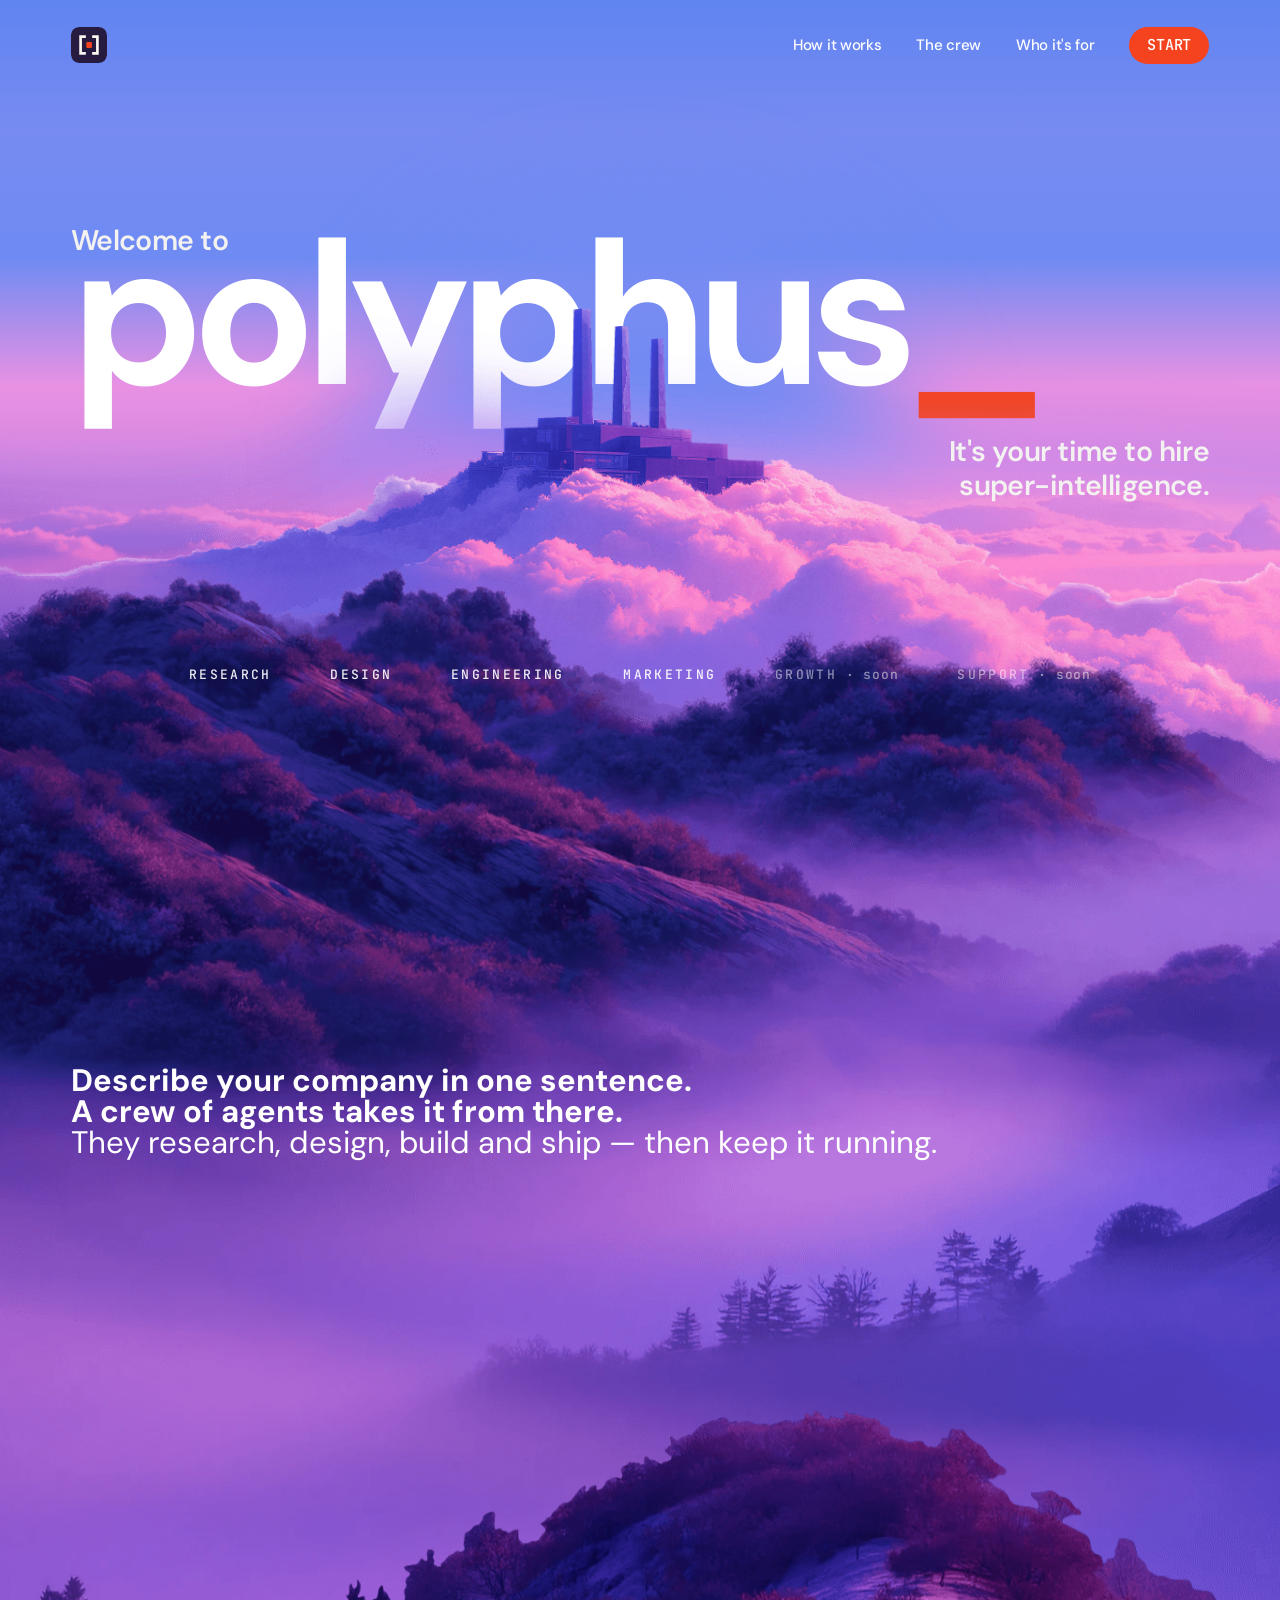
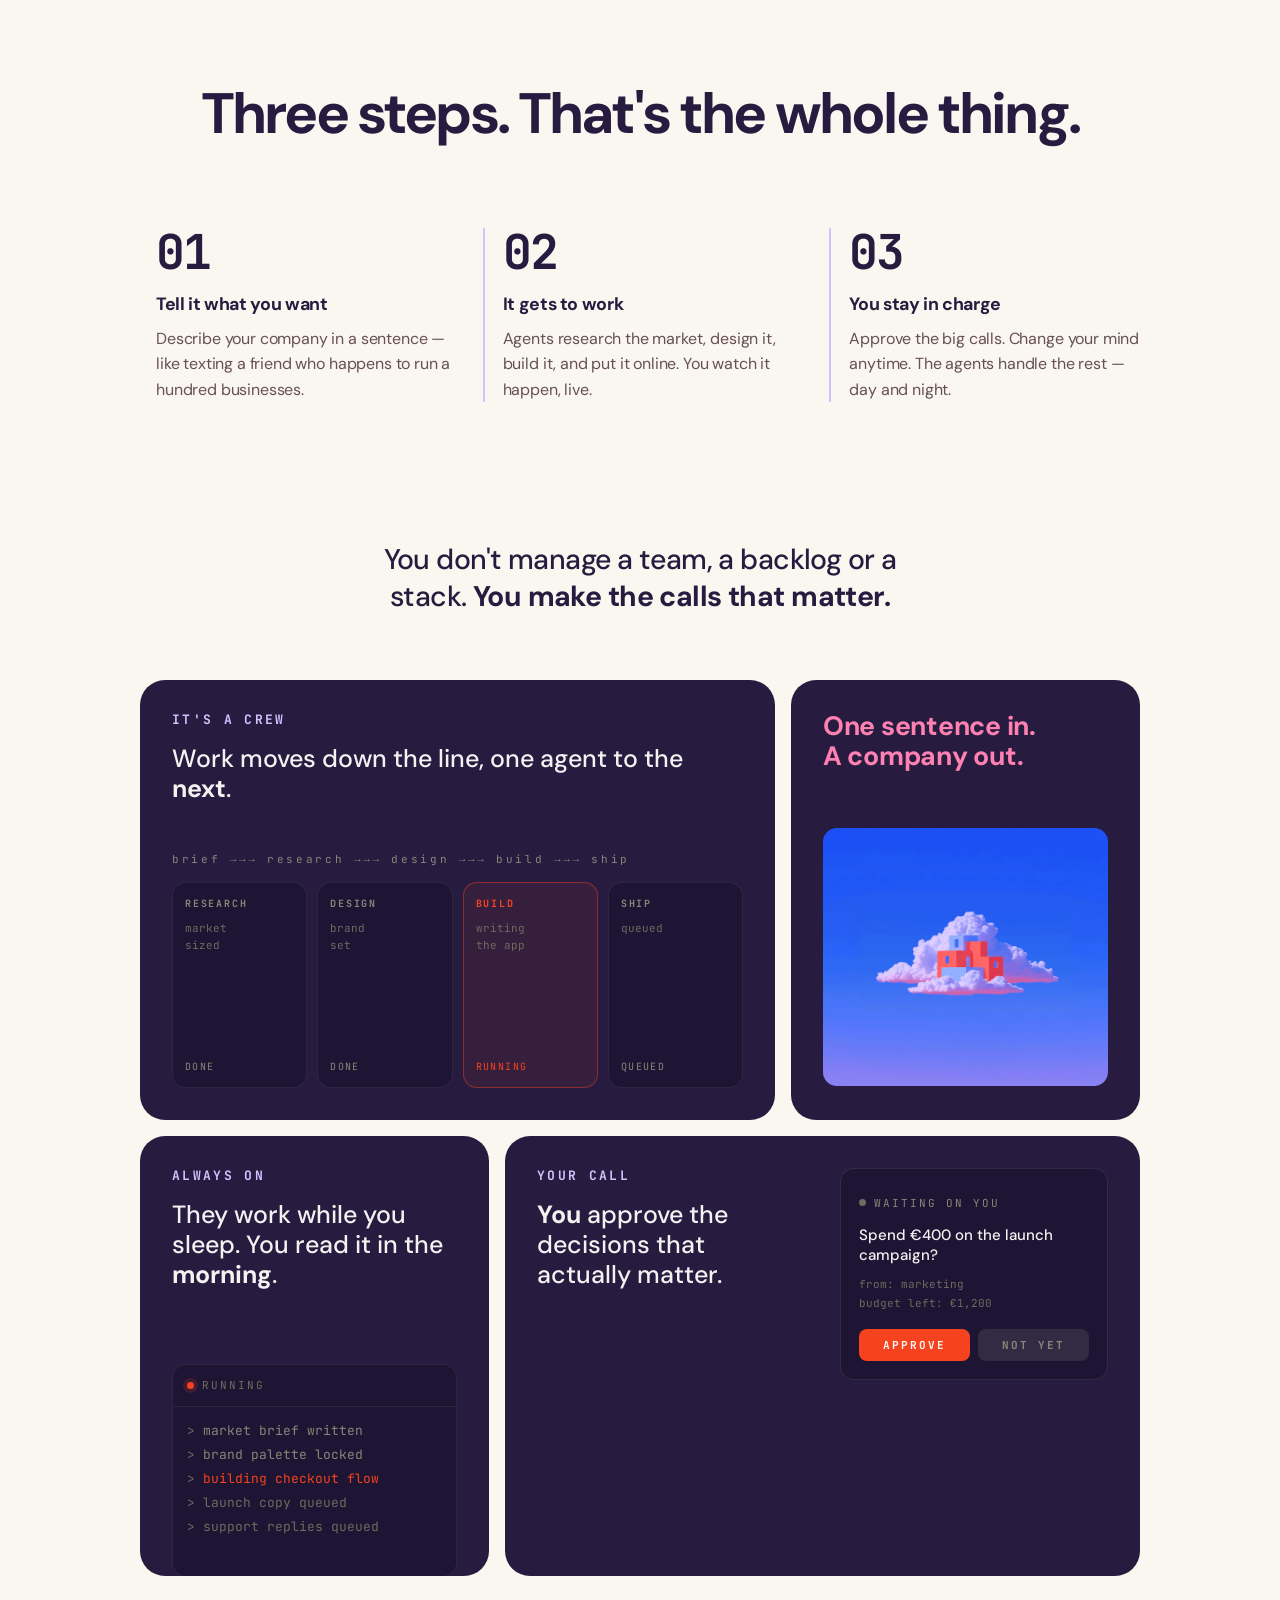
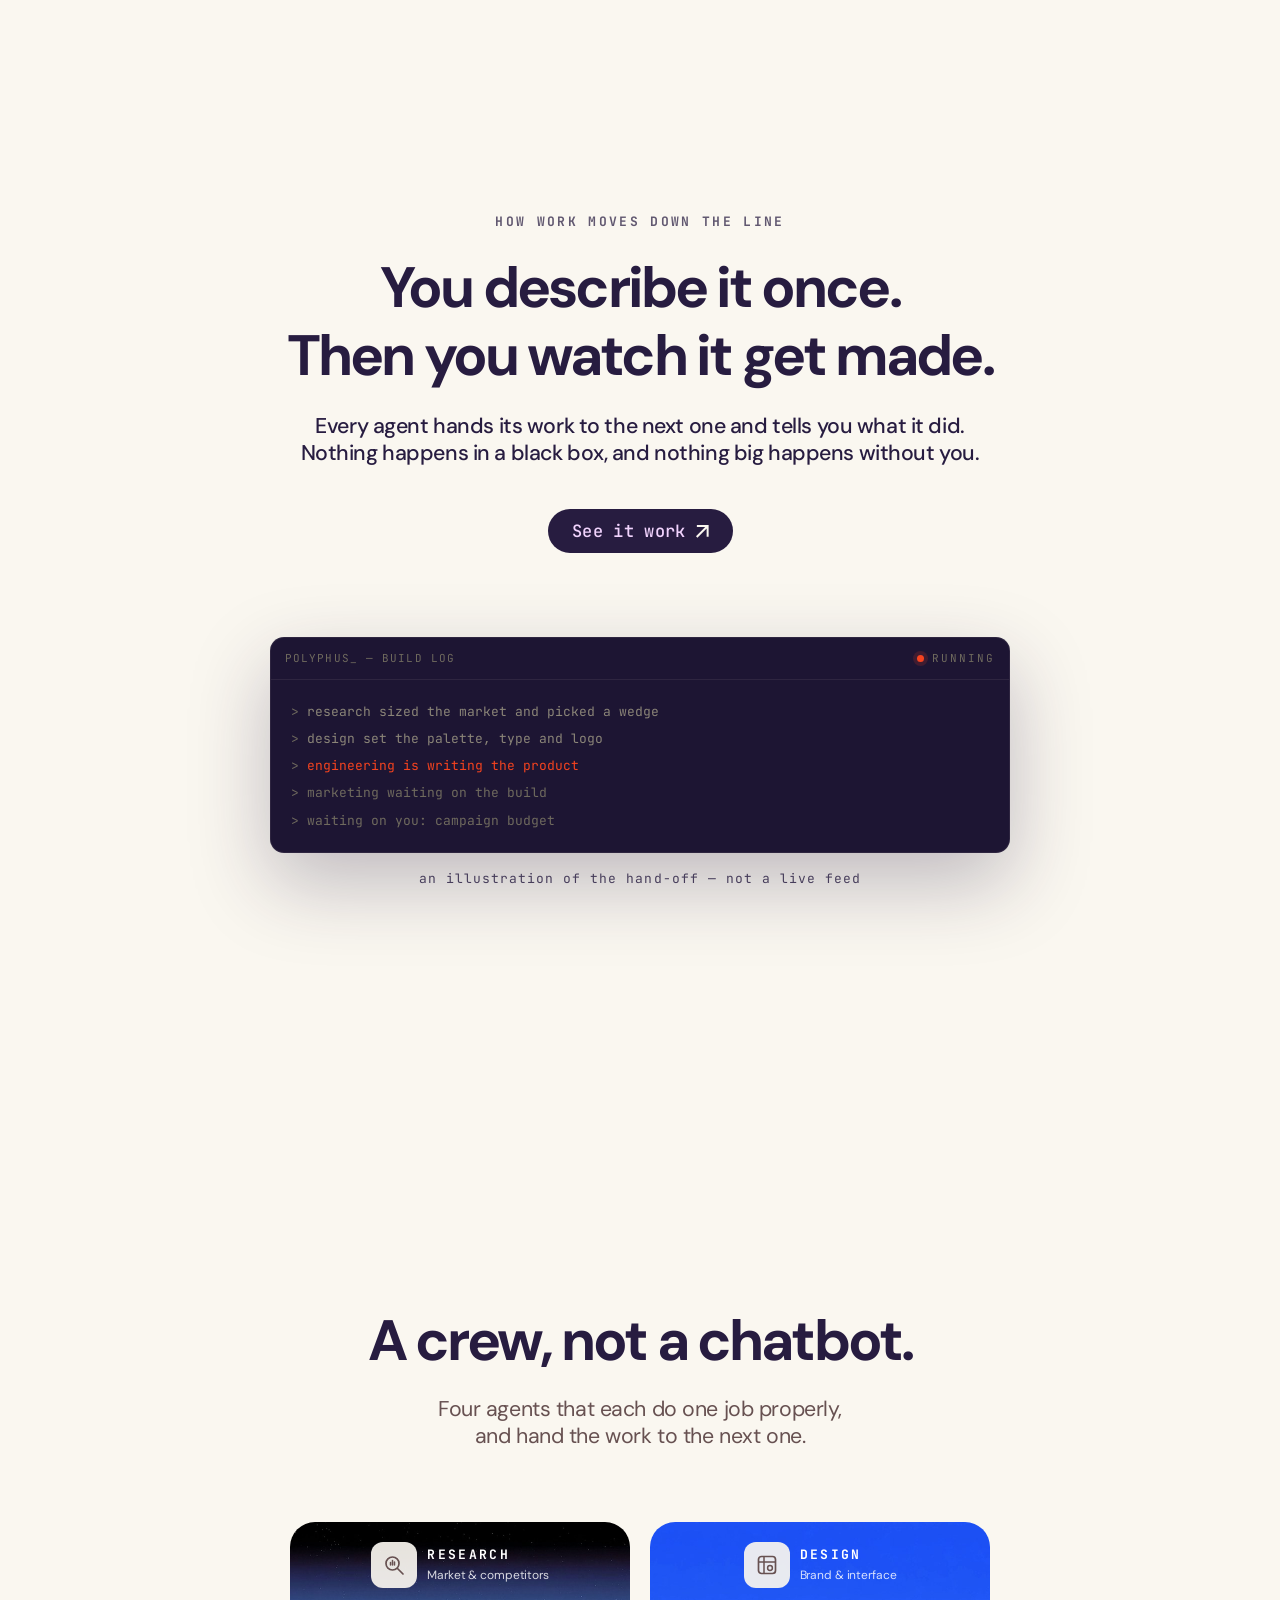
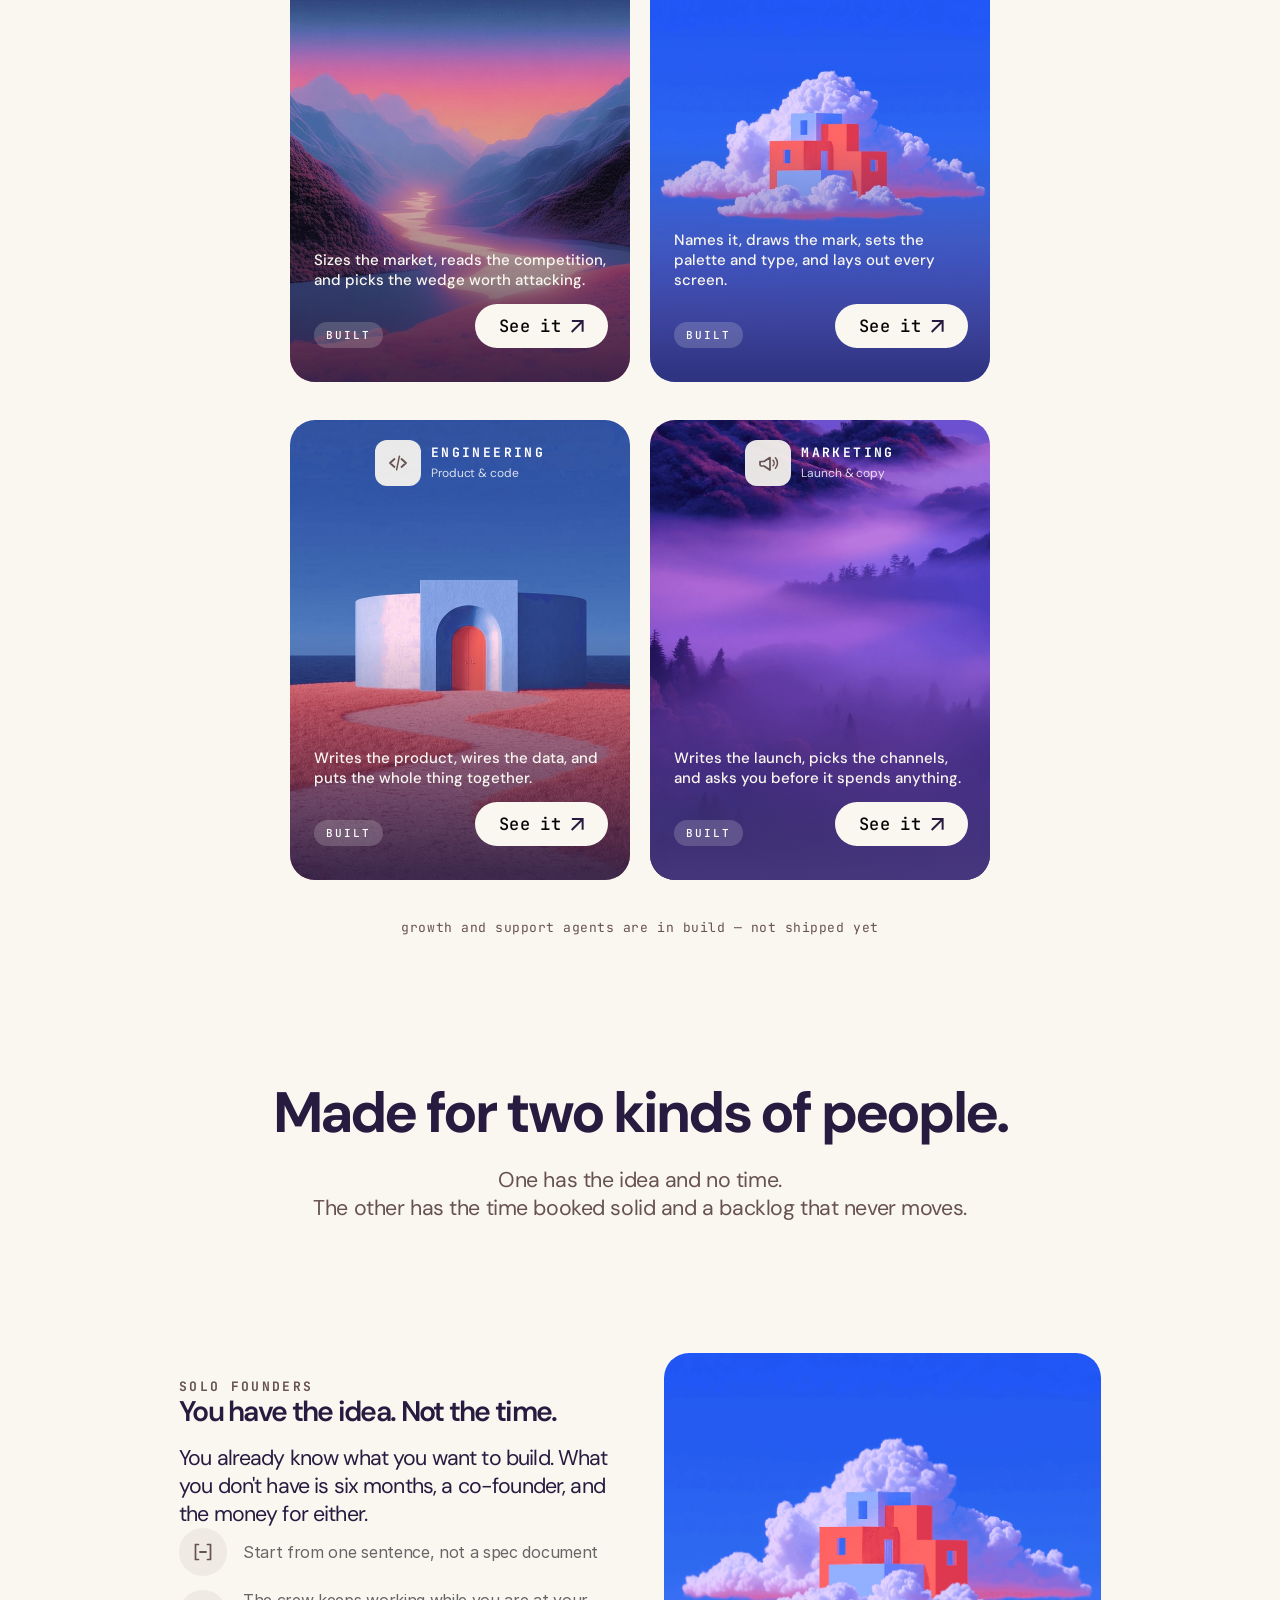
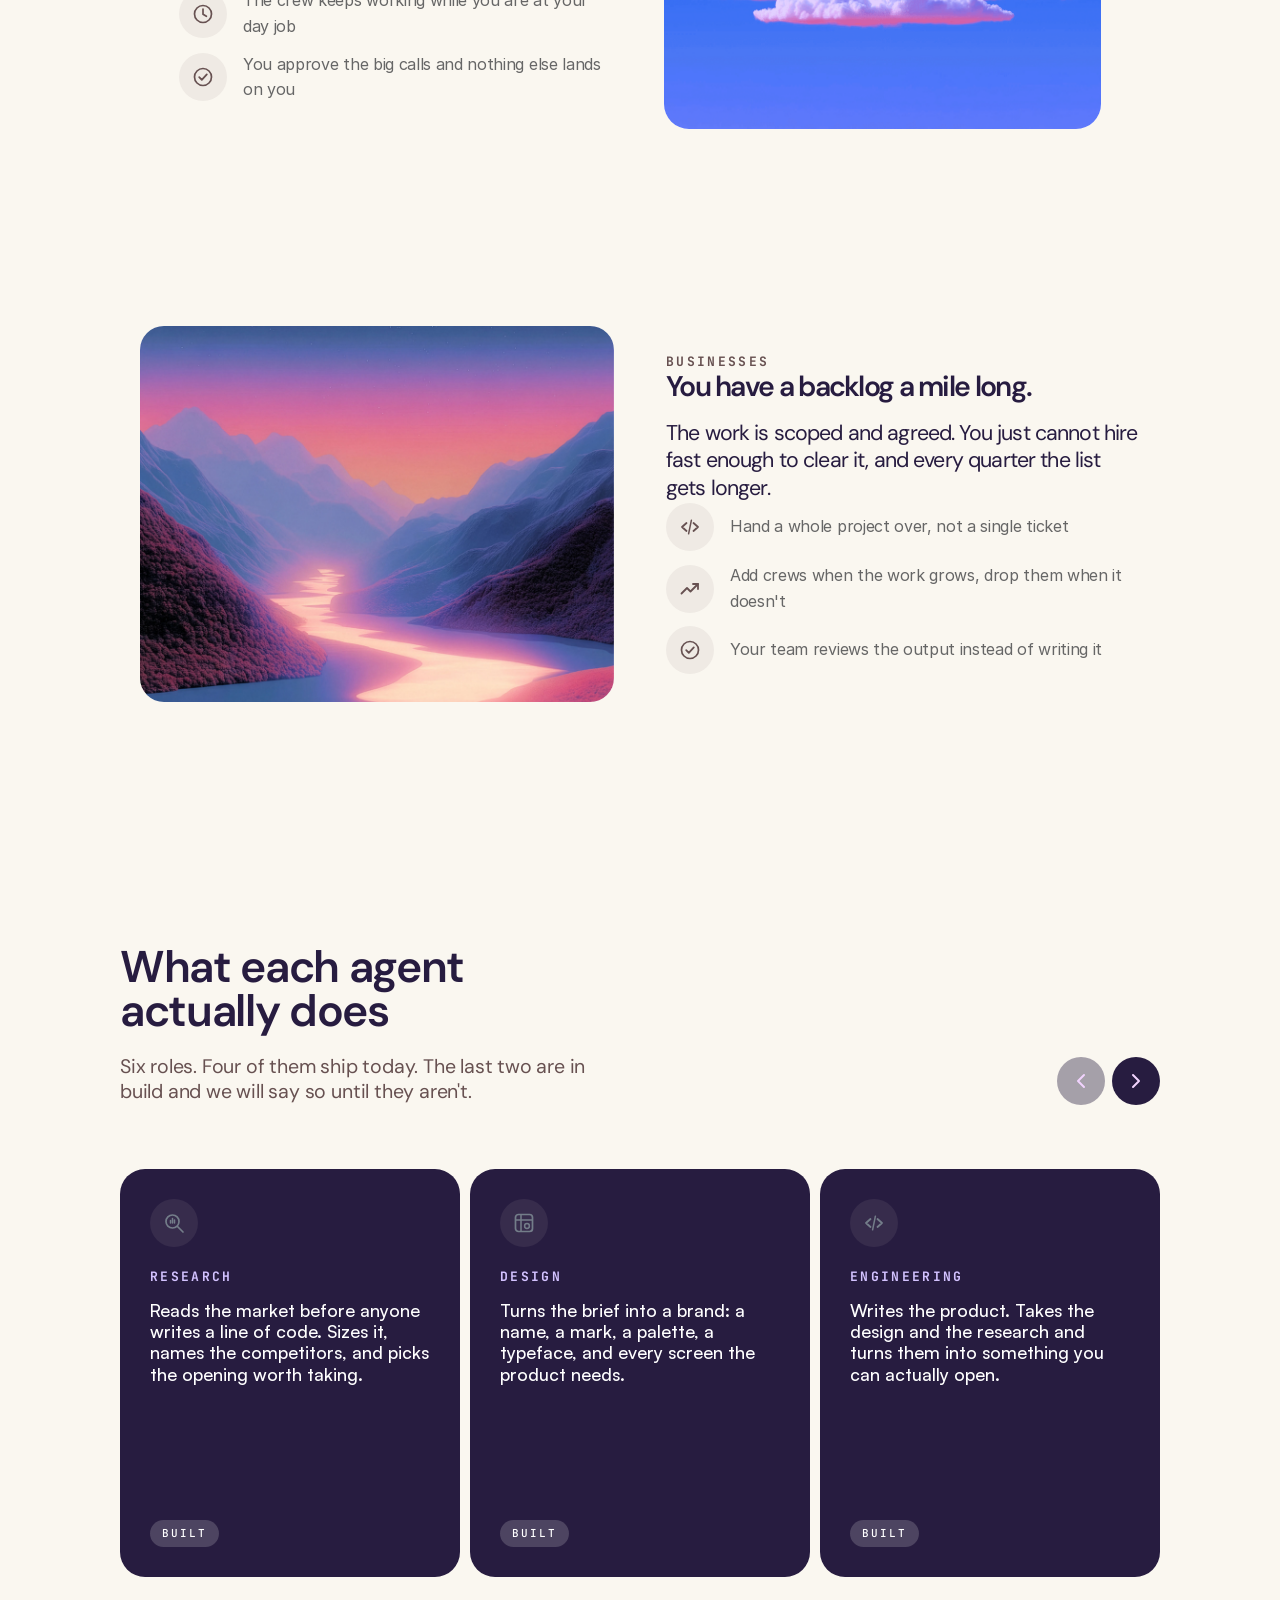
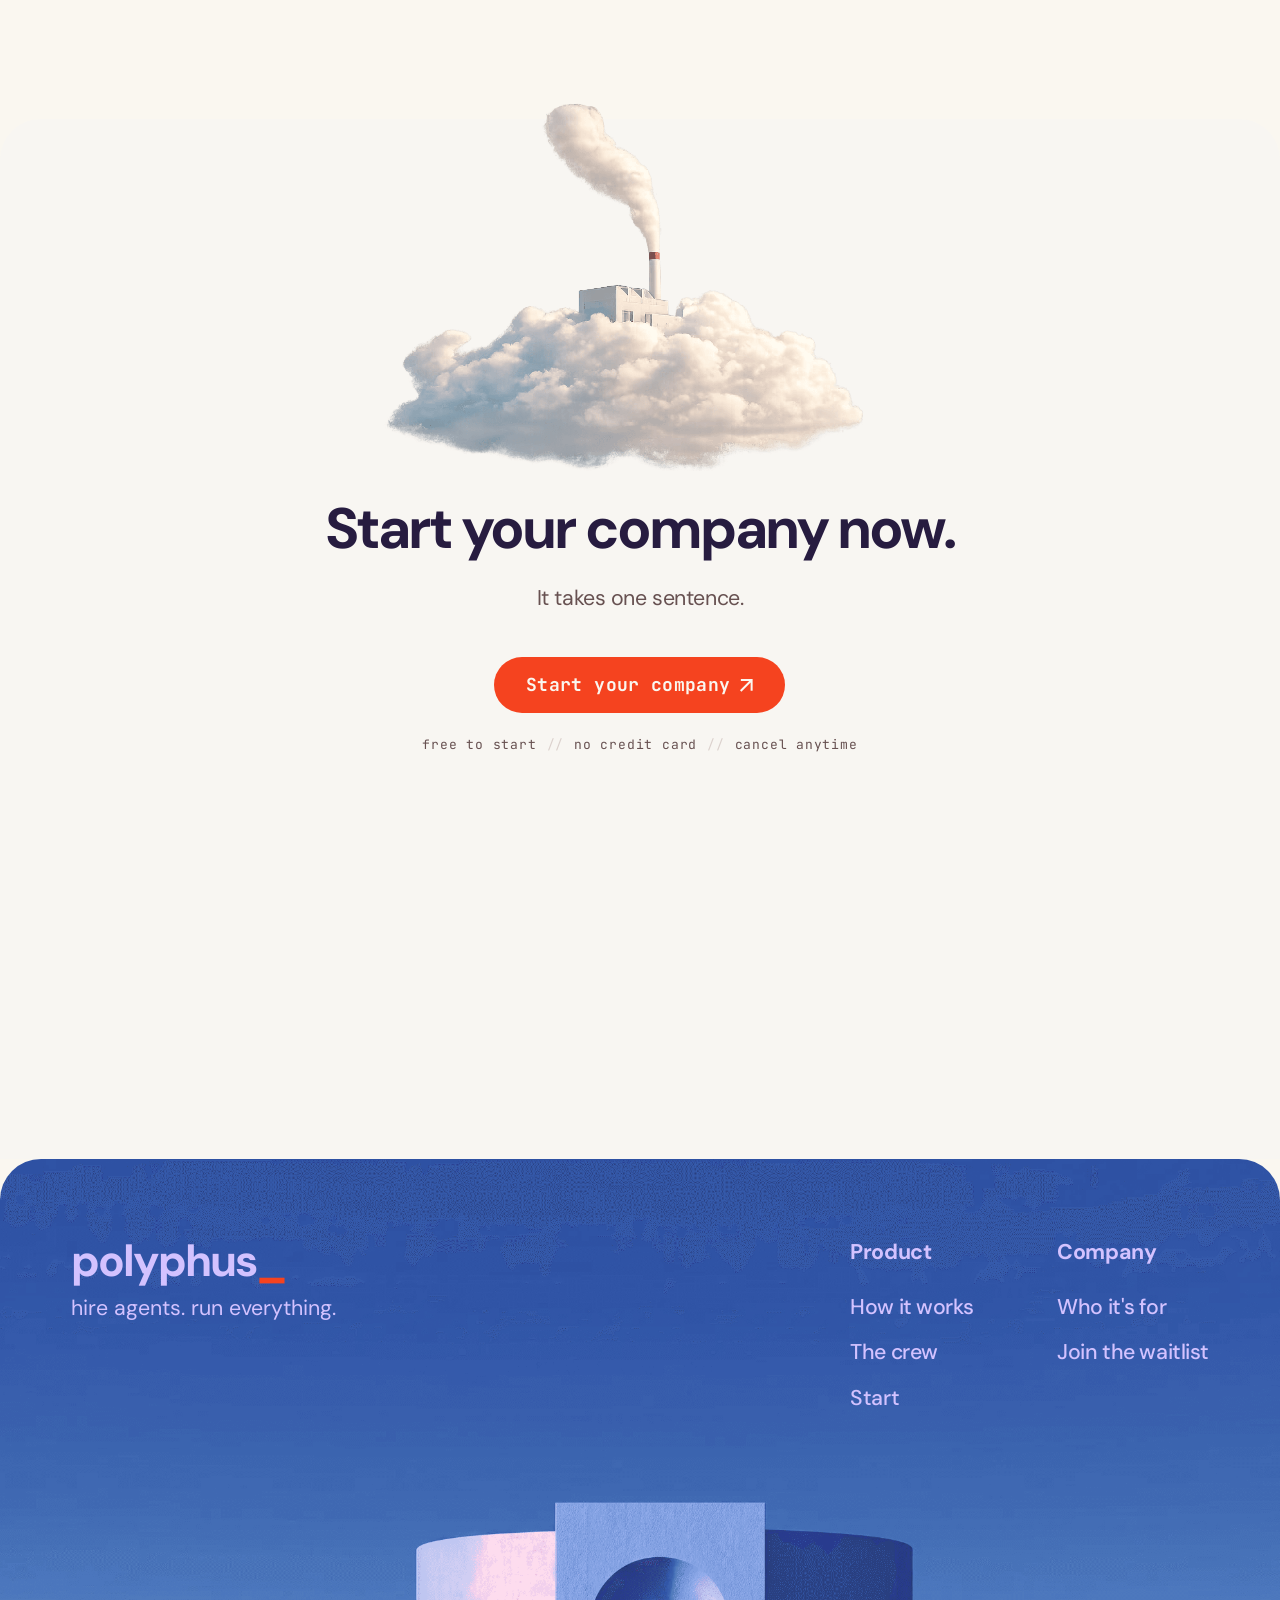
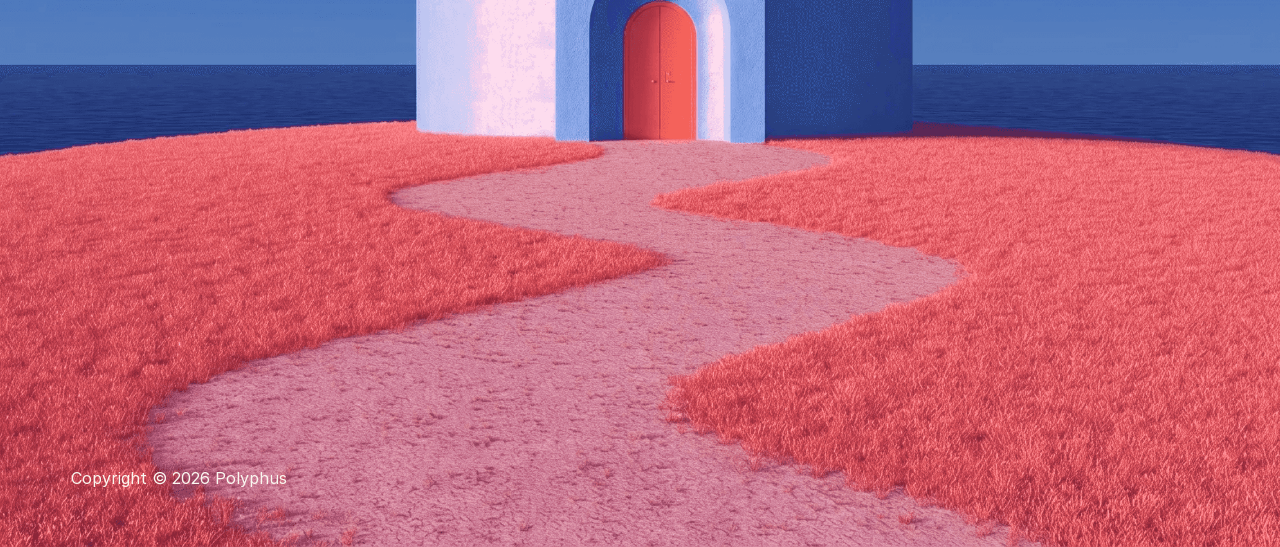
==== commit 8e34154f: "ui fix done" ====
--- a/polyphus-ui/index.html
+++ b/polyphus-ui/index.html
@@ -63,7 +63,7 @@
   <!-- z 3/4 — everything that stays above the landscape -->
   <nav class="hero__nav" aria-label="Primary">
     <a href="#top" aria-label="Polyphus home">
-      <img class="hero__logo" src="assets/icons/logo-mark.svg" alt="Polyphus" width="37" height="24">
+      <img class="logo-mark" src="assets/icons/logo-badge.svg" alt="Polyphus" width="36" height="36">
     </a>
     <div class="hero__links">
       <a href="#how">How it works</a>
--- a/polyphus-ui/css/components.css
+++ b/polyphus-ui/css/components.css
@@ -81,6 +81,48 @@
 }
 
 .card__title strong { font-weight: 700; }
+
+
+/* --------------------------------------------------------------------------
+   The mark. Same construction as the favicon — dark rounded square, cream
+   brackets, orange block — so the tab icon and the nav read as one logo
+   rather than two unrelated drawings.
+   -------------------------------------------------------------------------- */
+
+.logo-mark {
+  width: 36px;
+  height: 36px;
+  border-radius: 8px;
+  transition: transform var(--dur-fast) var(--ease-out);
+}
+
+a:hover > .logo-mark { transform: scale(1.06); }
+
+
+/* --------------------------------------------------------------------------
+   The cursor in `polyphus_`.
+
+   A hard on/off, not a fade — a fade reads as a pulse, a step reads as a
+   caret waiting for input. 1.06s is roughly the rate a real terminal uses;
+   the keyframes jump at 49.9%/50% so the switch is instant at any duration.
+
+   It is the one thing on the page that blinks, and it is the brand mark, so
+   it earns the orange. Anyone who has asked for calmer motion gets it solid.
+   -------------------------------------------------------------------------- */
+
+.cursor {
+  color: var(--orange);
+  animation: cursor-blink 1.06s linear infinite;
+}
+
+@keyframes cursor-blink {
+  0%, 49.9%  { opacity: 1; }
+  50%, 100%  { opacity: 0; }
+}
+
+@media (prefers-reduced-motion: reduce) {
+  .cursor { animation: none; opacity: 1; }
+}
 
 
 /* --------------------------------------------------------------------------
--- a/polyphus-ui/css/sections/hero.css
+++ b/polyphus-ui/css/sections/hero.css
@@ -115,7 +115,7 @@
   padding-inline: var(--gutter);
 }
 
-.hero__logo { width: 37px; height: 24px; }
+/* The mark itself is sized by .logo-mark in components.css. */
 
 .hero__links {
   display: flex;
@@ -183,10 +183,8 @@
   text-transform: lowercase;
 }
 
-.hero__logotype .cursor {
-  margin-left: -0.02em;
-  color: var(--orange);
-}
+/* Colour and blink live on .cursor in components.css. */
+.hero__logotype .cursor { margin-left: -0.02em; }
 
 /* -- 7. foreground copy ---------------------------------------------------- */
 
--- a/polyphus-ui/css/sections/footer.css
+++ b/polyphus-ui/css/sections/footer.css
@@ -43,7 +43,6 @@
   color: var(--lavender);
 }
 
-.footer__wordmark .cursor { color: var(--orange); }
 
 .footer__tagline {
   margin-top: 12px;
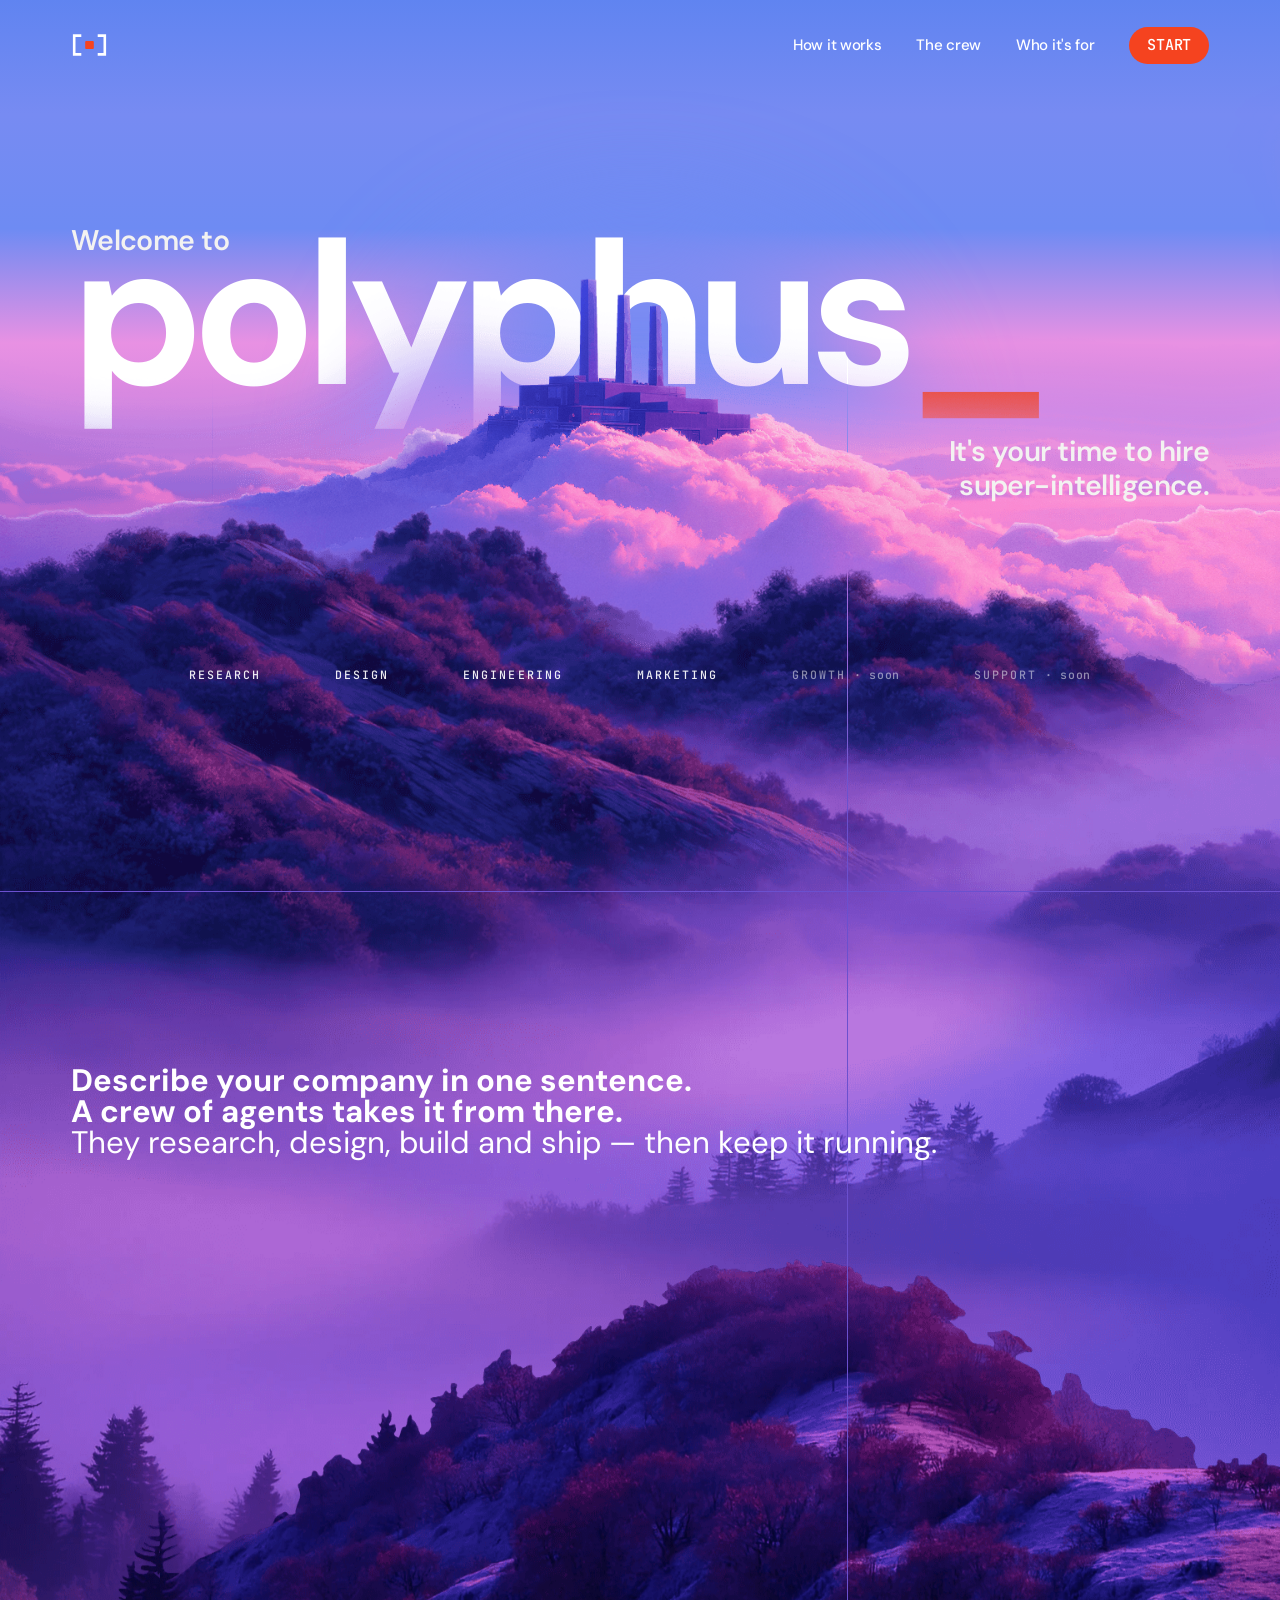
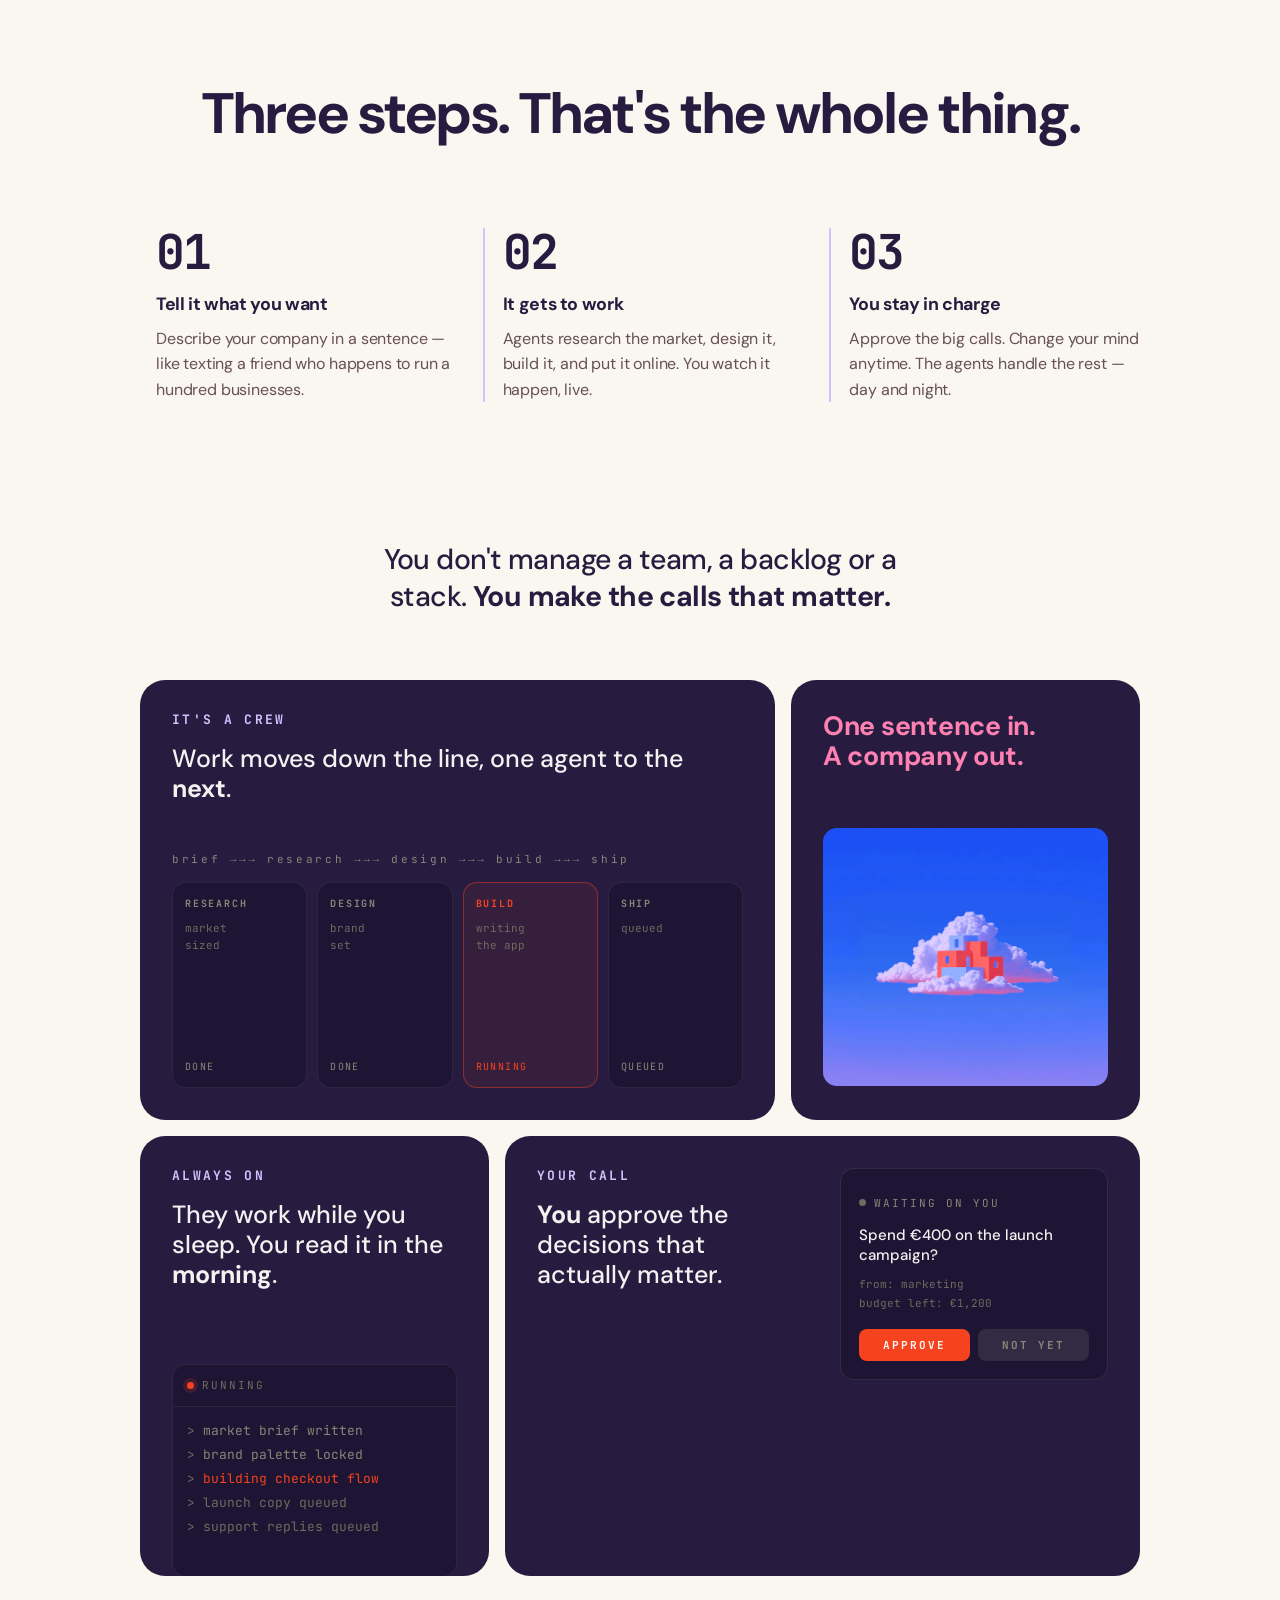
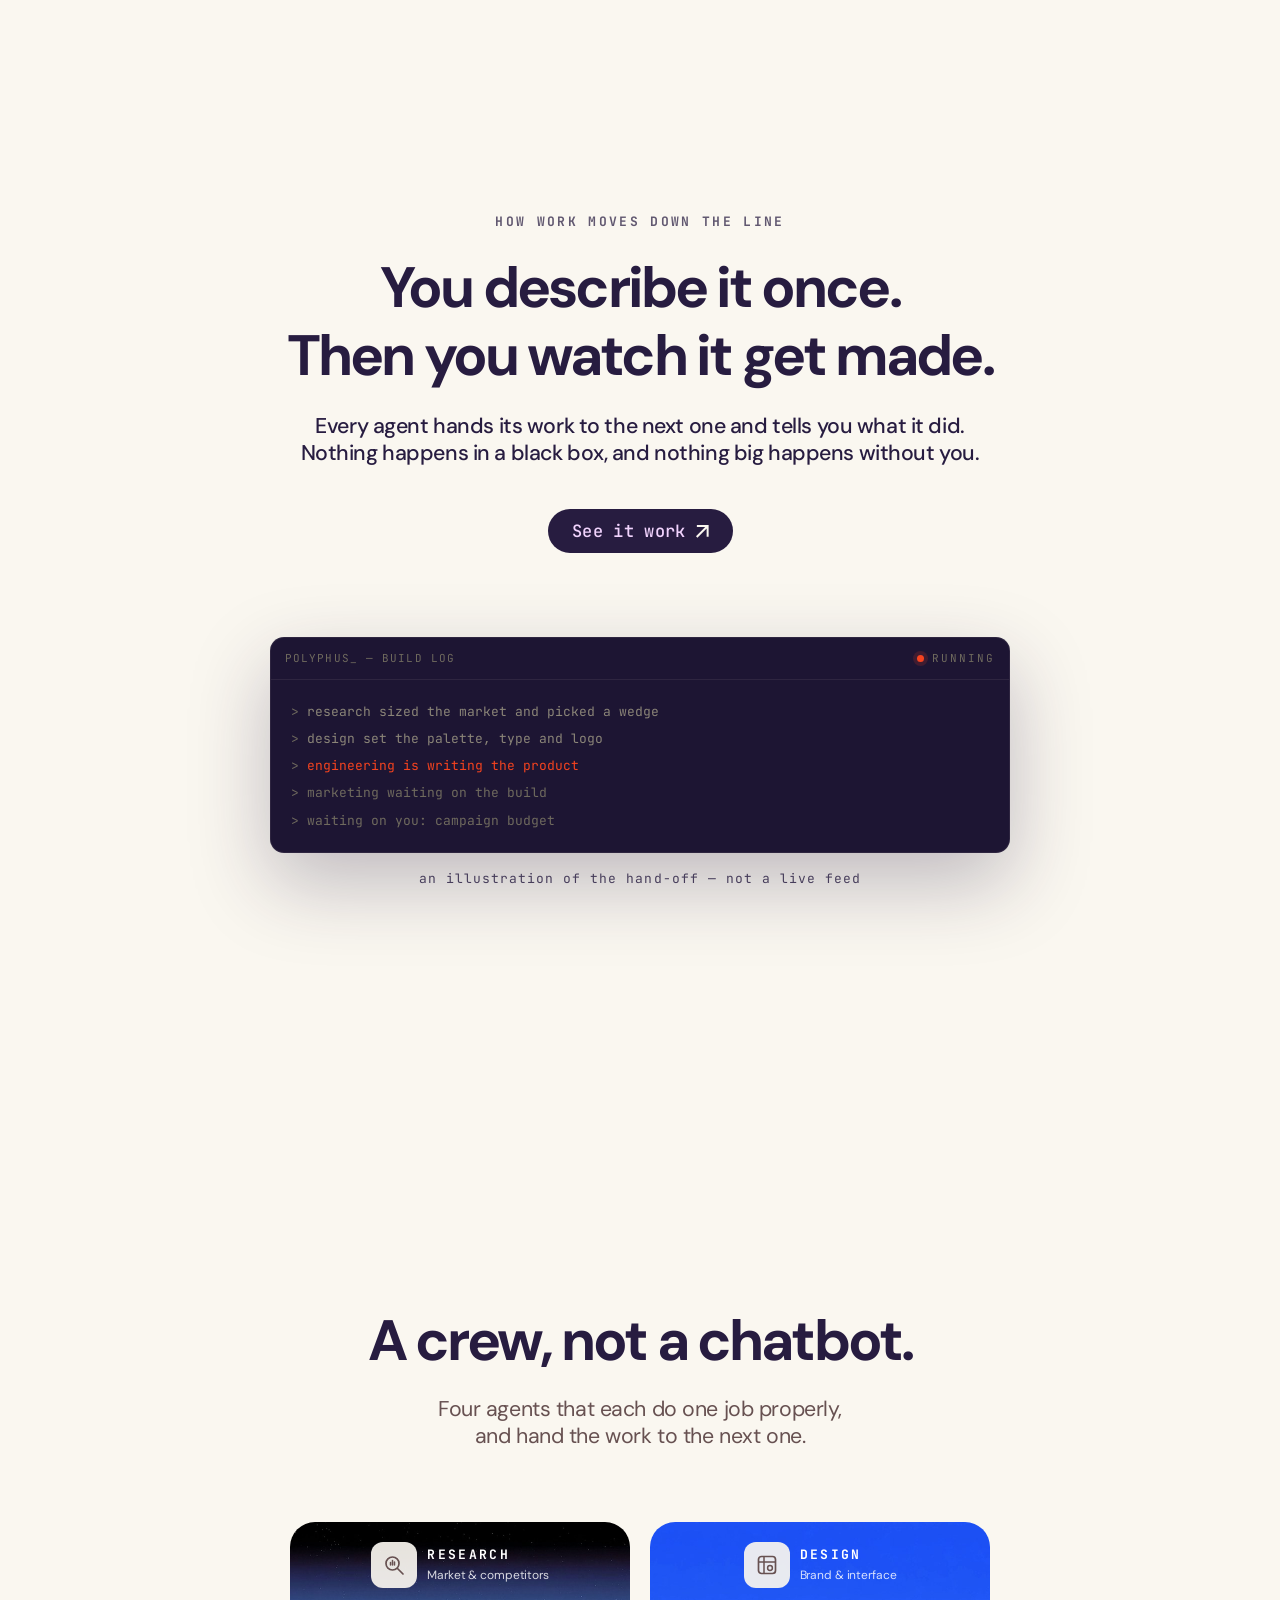
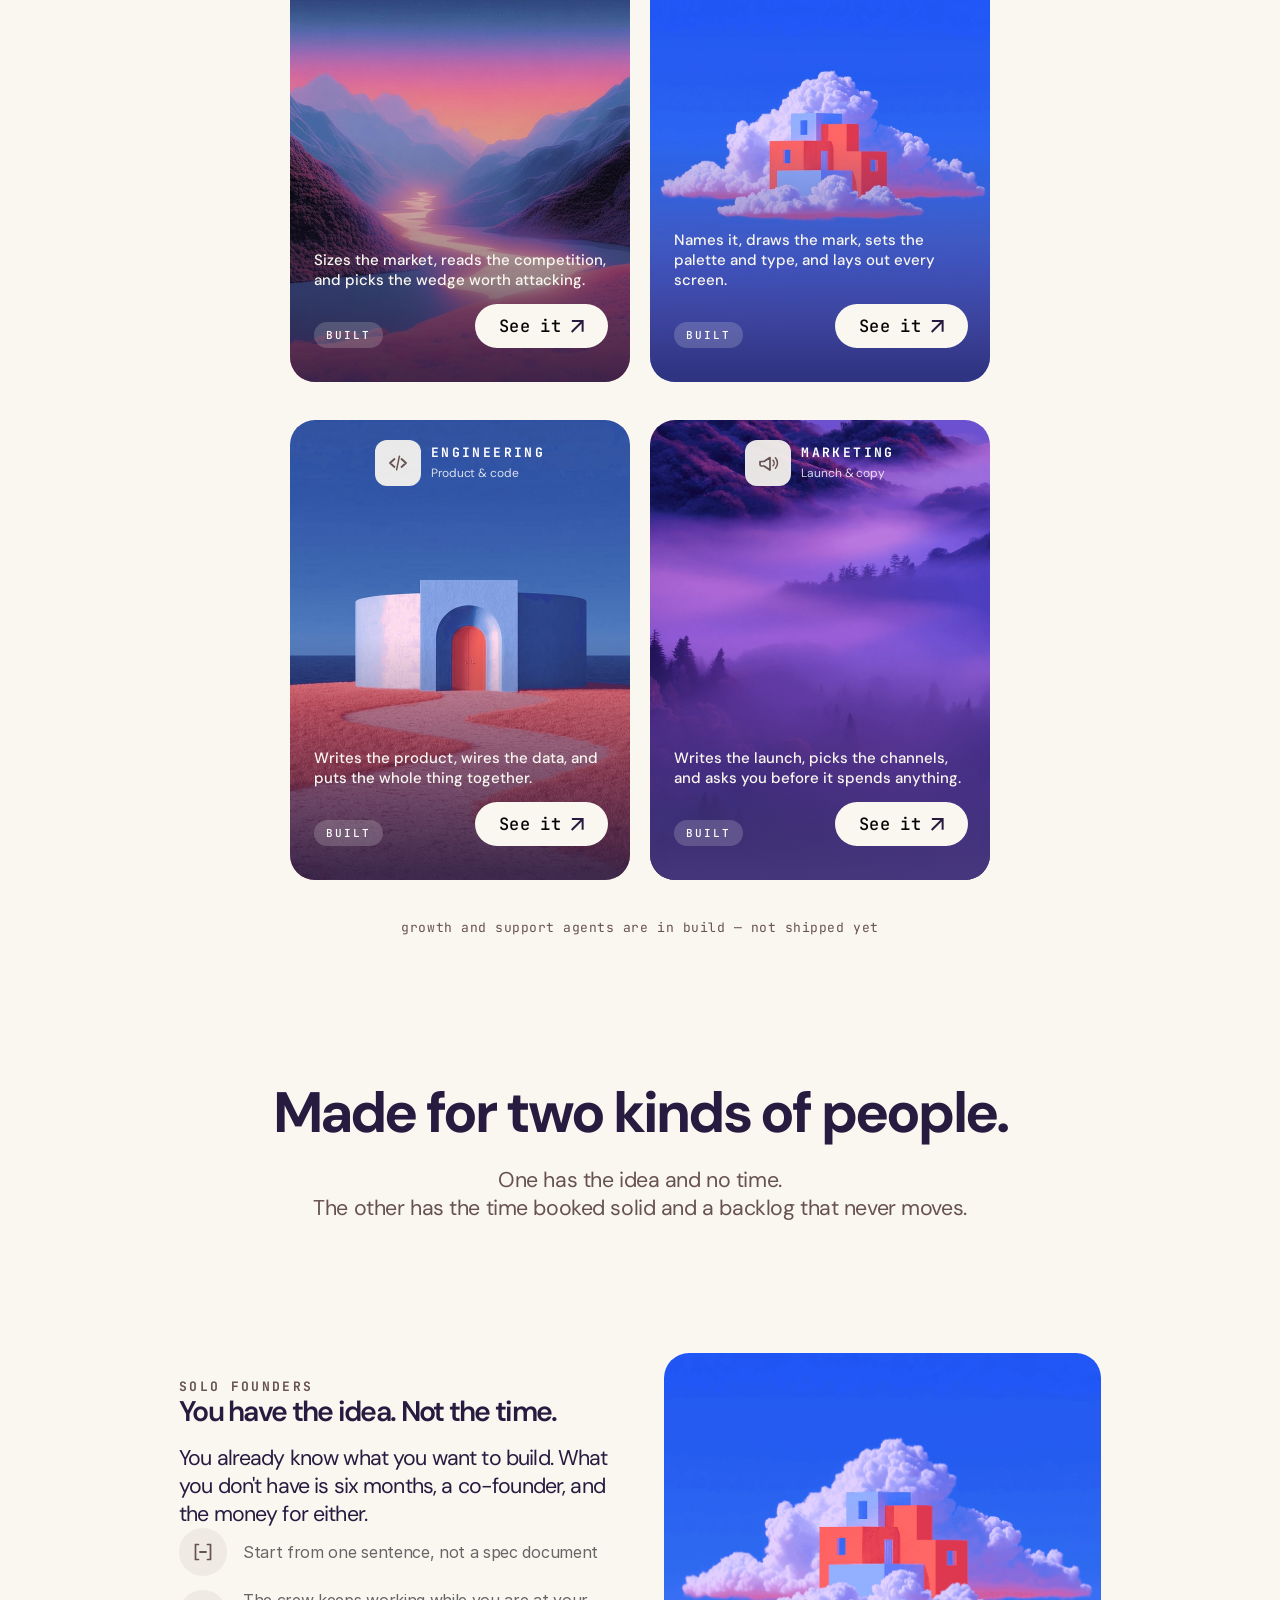
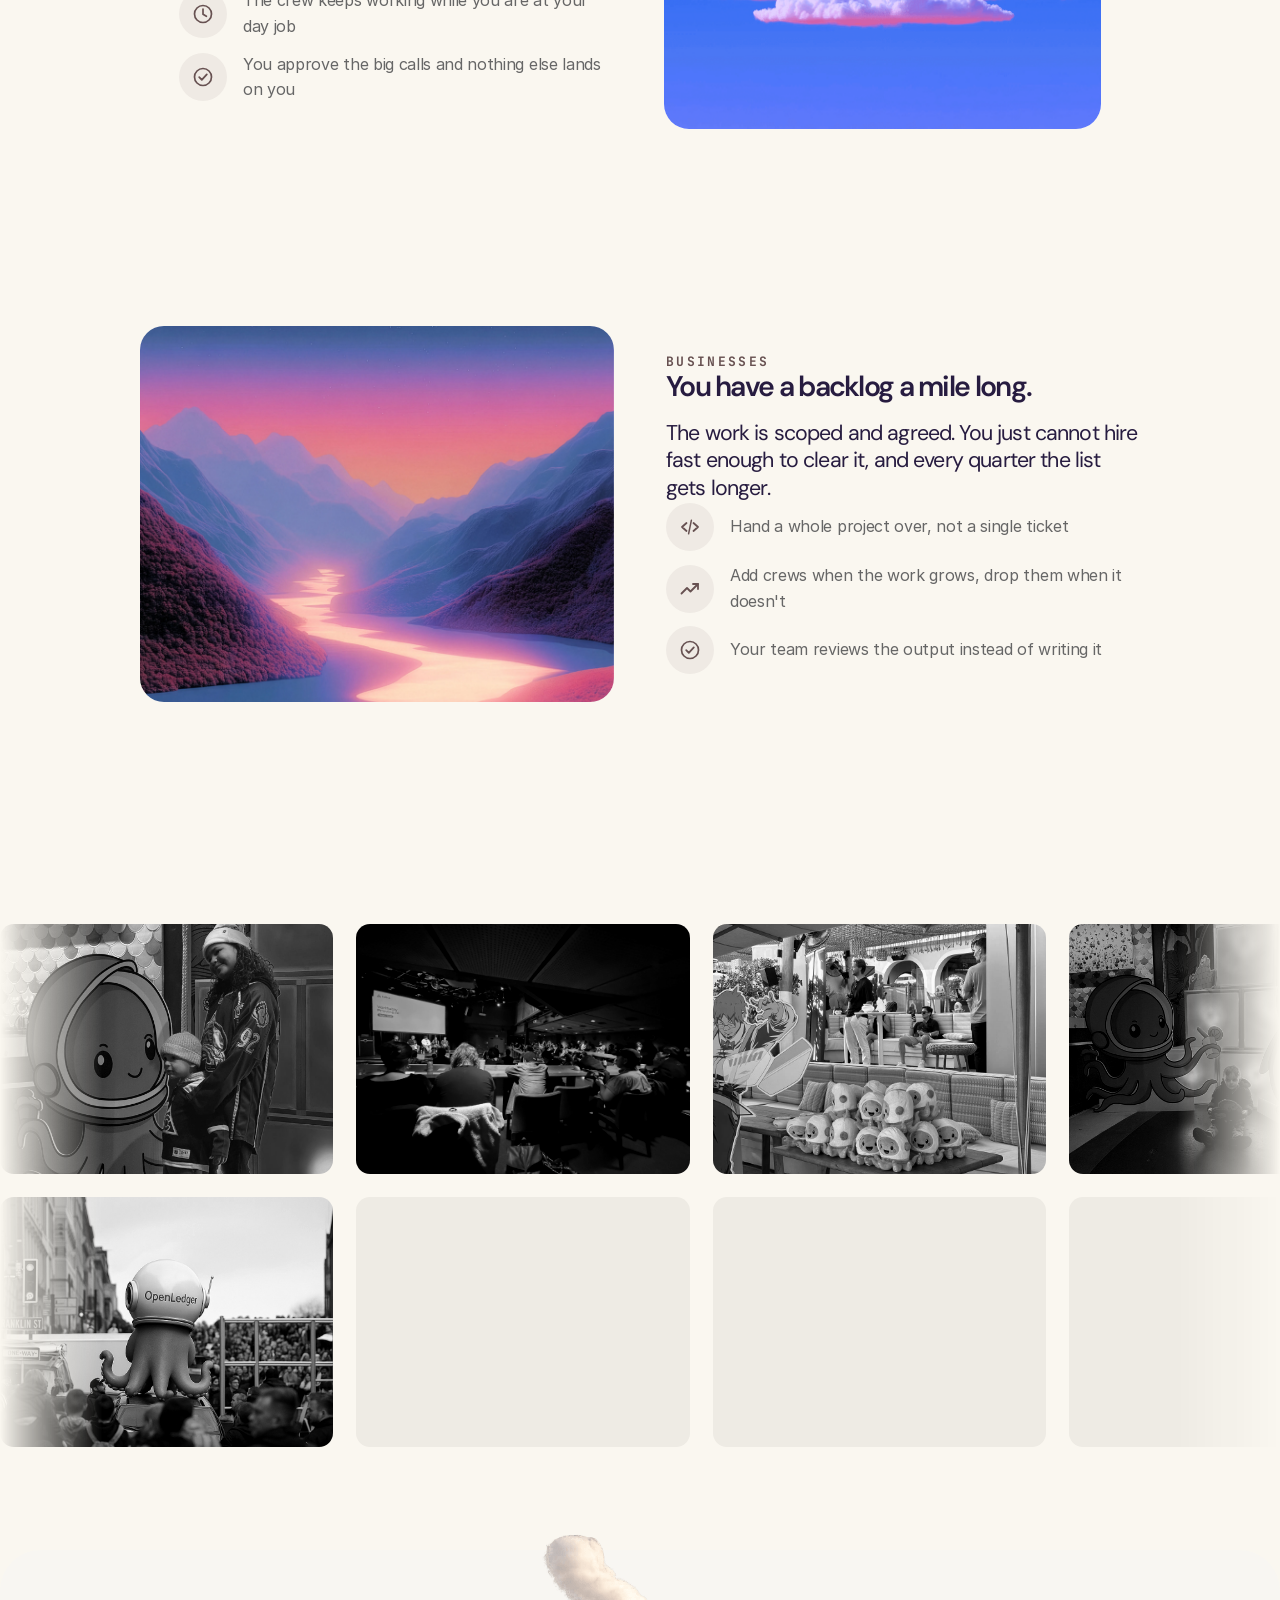
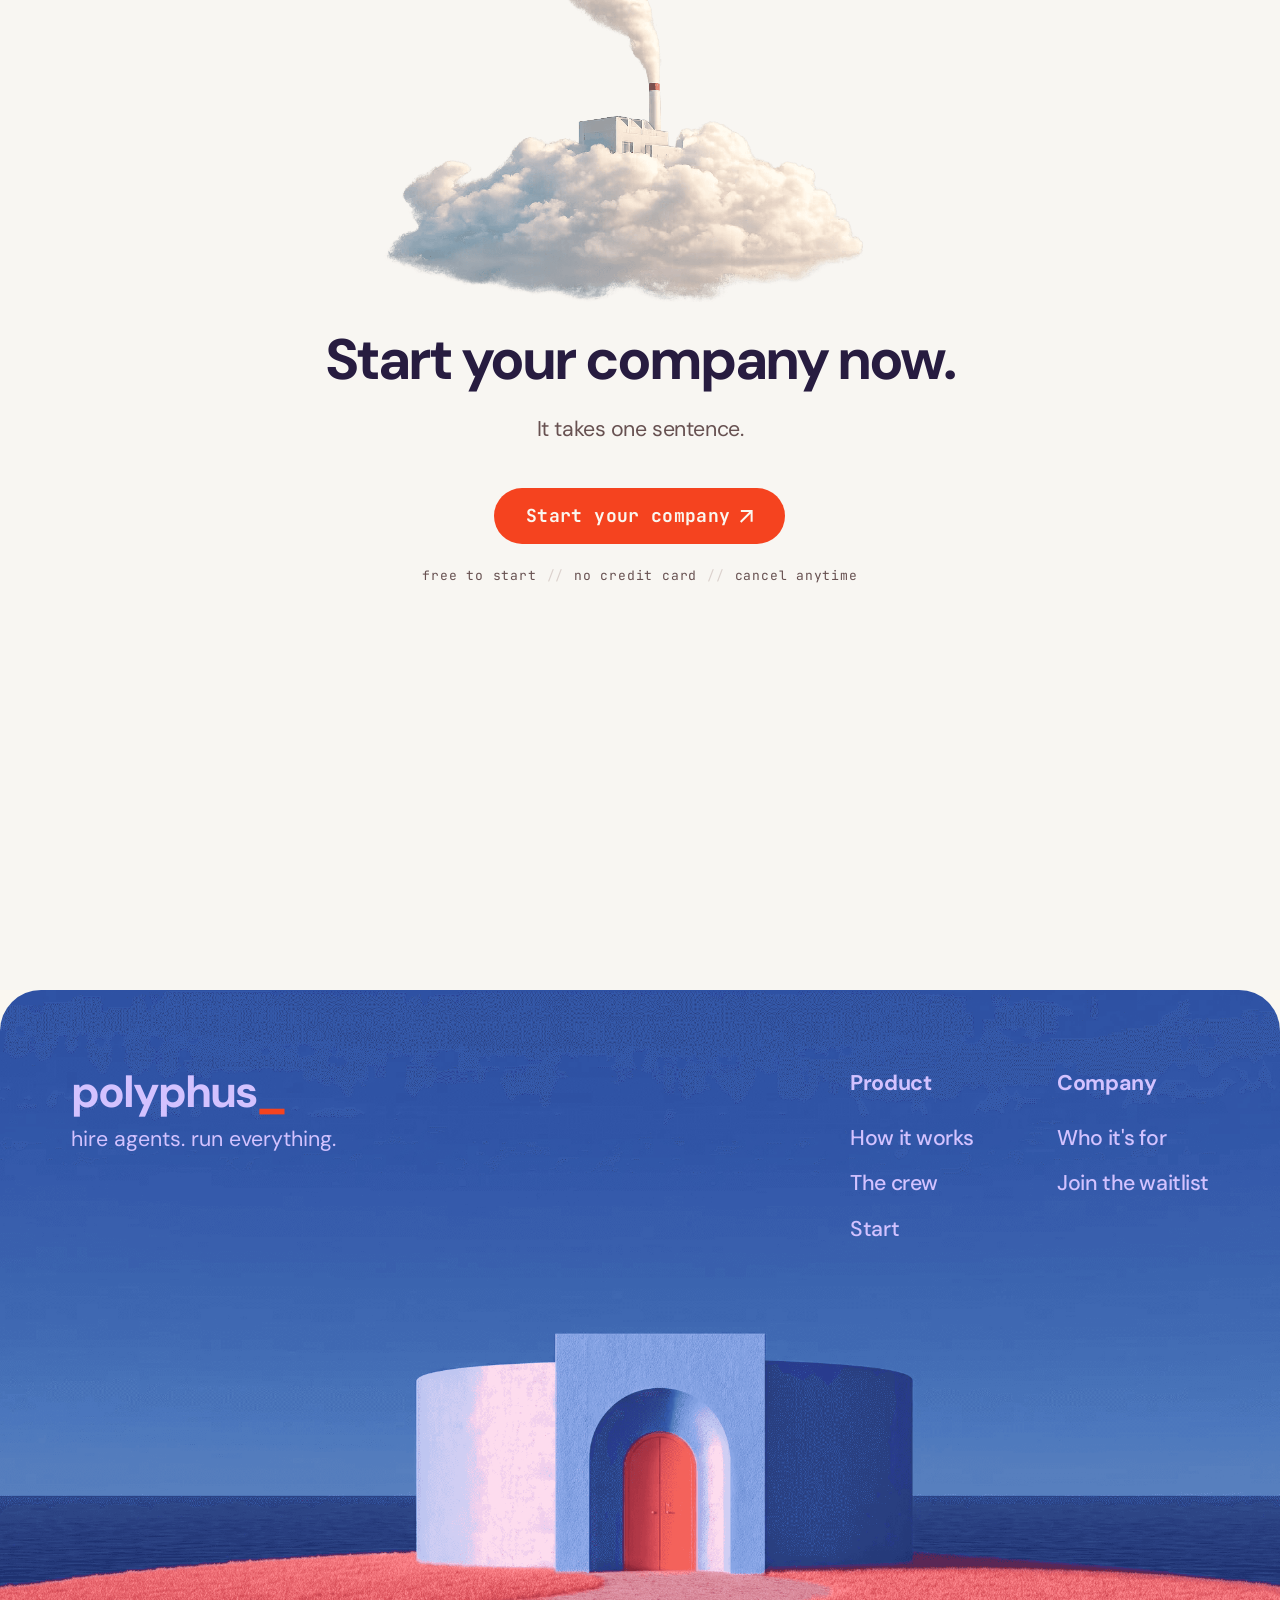
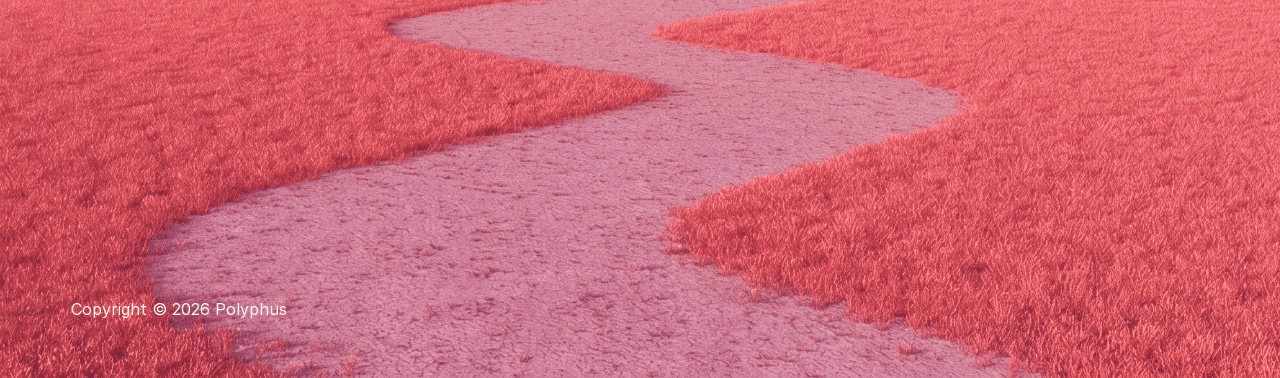
==== commit 04e7d2a7: "feat : ui secont fix has been done" ====
--- a/polyphus-ui/index.html
+++ b/polyphus-ui/index.html
@@ -27,7 +27,7 @@
 <link rel="stylesheet" href="css/sections/showcase.css">
 <link rel="stylesheet" href="css/sections/crew.css">
 <link rel="stylesheet" href="css/sections/audience.css">
-<link rel="stylesheet" href="css/sections/roles.css">
+<link rel="stylesheet" href="css/sections/gallery.css">
 <link rel="stylesheet" href="css/sections/cta.css">
 <link rel="stylesheet" href="css/sections/footer.css">
 </head>
@@ -63,7 +63,7 @@
   <!-- z 3/4 — everything that stays above the landscape -->
   <nav class="hero__nav" aria-label="Primary">
     <a href="#top" aria-label="Polyphus home">
-      <img class="logo-mark" src="assets/icons/logo-badge.svg" alt="Polyphus" width="36" height="36">
+      <img class="logo-mark" src="assets/icons/logo-mark.svg" alt="Polyphus" width="37" height="24">
     </a>
     <div class="hero__links">
       <a href="#how">How it works</a>
@@ -409,71 +409,45 @@
 
 
 <!-- ==========================================================================
-     WHAT EACH AGENT DOES — the rail
-     ========================================================================== -->
-<section class="roles">
-  <div class="roles__inner">
-    <div class="roles__head">
-      <div>
-        <h2 class="h2 roles__title" data-reveal>What each agent actually does</h2>
-        <p class="roles__lede" data-reveal data-delay="0.08s">
-          Six roles. Four of them ship today.
-          The last two are in build and we will say so until they aren't.
-        </p>
-      </div>
-      <div class="roles__nav">
-        <button class="roles__btn" data-rail-prev aria-label="Previous roles">
-          <img src="assets/icons/carousel-prev.svg" alt="">
-        </button>
-        <button class="roles__btn" data-rail-next aria-label="Next roles">
-          <img src="assets/icons/carousel-next.svg" alt="">
-        </button>
-      </div>
-    </div>
-  </div>
-
-  <div class="roles__rail" data-rail>
-    <article class="role">
-      <span class="role__icon"><img src="assets/icons/icon-research.svg" alt=""></span>
-      <p class="role__name">Research</p>
-      <p class="role__what">Reads the market before anyone writes a line of code. Sizes it, names the competitors, and picks the opening worth taking.</p>
-      <div class="role__foot"><span class="tag tag--live">Built</span></div>
-    </article>
-
-    <article class="role">
-      <span class="role__icon"><img src="assets/icons/icon-design.svg" alt=""></span>
-      <p class="role__name">Design</p>
-      <p class="role__what">Turns the brief into a brand: a name, a mark, a palette, a typeface, and every screen the product needs.</p>
-      <div class="role__foot"><span class="tag tag--live">Built</span></div>
-    </article>
-
-    <article class="role">
-      <span class="role__icon"><img src="assets/icons/icon-build.svg" alt=""></span>
-      <p class="role__name">Engineering</p>
-      <p class="role__what">Writes the product. Takes the design and the research and turns them into something you can actually open.</p>
-      <div class="role__foot"><span class="tag tag--live">Built</span></div>
-    </article>
-
-    <article class="role">
-      <span class="role__icon"><img src="assets/icons/icon-market.svg" alt=""></span>
-      <p class="role__name">Marketing</p>
-      <p class="role__what">Writes the launch, picks the channels, drafts the copy, and comes back to you before it spends a euro.</p>
-      <div class="role__foot"><span class="tag tag--live">Built</span></div>
-    </article>
-
-    <article class="role">
-      <span class="role__icon"><img src="assets/icons/icon-growth.svg" alt=""></span>
-      <p class="role__name">Growth</p>
-      <p class="role__what">Will watch what people do with the product and change it &mdash; pricing, onboarding, the things that compound.</p>
-      <div class="role__foot"><span class="tag tag--soon">In build</span></div>
-    </article>
-
-    <article class="role">
-      <span class="role__icon"><img src="assets/icons/icon-support.svg" alt=""></span>
-      <p class="role__name">Support</p>
-      <p class="role__what">Will answer your customers day and night, and escalate to you the moment something needs a human.</p>
-      <div class="role__foot"><span class="tag tag--soon">In build</span></div>
-    </article>
+     THE RIVER — two rows of photographs drifting in opposite directions.
+     Each row holds its images twice: the keyframes travel 0 → -50%, so the
+     second copy is what makes the loop seamless. Add or remove an image and
+     you must do it in BOTH halves of that row.
+     ========================================================================== -->
+<section class="river" aria-label="Photographs from the community">
+  <div class="river__track river__track--a">
+    <!-- first pass -->
+      <img class="river__img" src="assets/images/bottom/1.jpeg" alt="" loading="lazy" decoding="async" width="4" height="3">
+      <img class="river__img" src="assets/images/bottom/2.jpeg" alt="" loading="lazy" decoding="async" width="4" height="3">
+      <img class="river__img" src="assets/images/bottom/3.jpeg" alt="" loading="lazy" decoding="async" width="4" height="3">
+      <img class="river__img" src="assets/images/bottom/4.jpeg" alt="" loading="lazy" decoding="async" width="4" height="3">
+      <img class="river__img" src="assets/images/bottom/5.jpeg" alt="" loading="lazy" decoding="async" width="4" height="3">
+      <img class="river__img" src="assets/images/bottom/6.jpeg" alt="" loading="lazy" decoding="async" width="4" height="3">
+      <img class="river__img" src="assets/images/bottom/7.jpeg" alt="" loading="lazy" decoding="async" width="4" height="3">
+    <!-- second pass — the seamless half -->
+      <img class="river__img" src="assets/images/bottom/1.jpeg" alt="" aria-hidden="true" loading="lazy" decoding="async" width="4" height="3">
+      <img class="river__img" src="assets/images/bottom/2.jpeg" alt="" aria-hidden="true" loading="lazy" decoding="async" width="4" height="3">
+      <img class="river__img" src="assets/images/bottom/3.jpeg" alt="" aria-hidden="true" loading="lazy" decoding="async" width="4" height="3">
+      <img class="river__img" src="assets/images/bottom/4.jpeg" alt="" aria-hidden="true" loading="lazy" decoding="async" width="4" height="3">
+      <img class="river__img" src="assets/images/bottom/5.jpeg" alt="" aria-hidden="true" loading="lazy" decoding="async" width="4" height="3">
+      <img class="river__img" src="assets/images/bottom/6.jpeg" alt="" aria-hidden="true" loading="lazy" decoding="async" width="4" height="3">
+      <img class="river__img" src="assets/images/bottom/7.jpeg" alt="" aria-hidden="true" loading="lazy" decoding="async" width="4" height="3">
+  </div>
+  <div class="river__track river__track--b">
+    <!-- first pass -->
+      <img class="river__img" src="assets/images/bottom/8.jpeg" alt="" loading="lazy" decoding="async" width="4" height="3">
+      <img class="river__img" src="assets/images/bottom/9.jpeg" alt="" loading="lazy" decoding="async" width="4" height="3">
+      <img class="river__img" src="assets/images/bottom/10.jpeg" alt="" loading="lazy" decoding="async" width="4" height="3">
+      <img class="river__img" src="assets/images/bottom/11.jpeg" alt="" loading="lazy" decoding="async" width="4" height="3">
+      <img class="river__img" src="assets/images/bottom/12.jpeg" alt="" loading="lazy" decoding="async" width="4" height="3">
+      <img class="river__img" src="assets/images/bottom/13.jpeg" alt="" loading="lazy" decoding="async" width="4" height="3">
+    <!-- second pass — the seamless half -->
+      <img class="river__img" src="assets/images/bottom/8.jpeg" alt="" aria-hidden="true" loading="lazy" decoding="async" width="4" height="3">
+      <img class="river__img" src="assets/images/bottom/9.jpeg" alt="" aria-hidden="true" loading="lazy" decoding="async" width="4" height="3">
+      <img class="river__img" src="assets/images/bottom/10.jpeg" alt="" aria-hidden="true" loading="lazy" decoding="async" width="4" height="3">
+      <img class="river__img" src="assets/images/bottom/11.jpeg" alt="" aria-hidden="true" loading="lazy" decoding="async" width="4" height="3">
+      <img class="river__img" src="assets/images/bottom/12.jpeg" alt="" aria-hidden="true" loading="lazy" decoding="async" width="4" height="3">
+      <img class="river__img" src="assets/images/bottom/13.jpeg" alt="" aria-hidden="true" loading="lazy" decoding="async" width="4" height="3">
   </div>
 </section>
 
@@ -541,7 +515,6 @@
 <script src="js/modules/smooth-scroll.js"></script>
 <script src="js/modules/parallax.js"></script>
 <script src="js/modules/reveal.js"></script>
-<script src="js/modules/carousel.js"></script>
 <script src="js/main.js"></script>
 </body>
 </html>
--- a/polyphus-ui/css/components.css
+++ b/polyphus-ui/css/components.css
@@ -84,15 +84,13 @@
 
 
 /* --------------------------------------------------------------------------
-   The mark. Same construction as the favicon — dark rounded square, cream
-   brackets, orange block — so the tab icon and the nav read as one logo
-   rather than two unrelated drawings.
+   The mark: brackets around a block cursor, drawn straight onto whatever is
+   behind it. No plate — the sky is the background.
    -------------------------------------------------------------------------- */
 
 .logo-mark {
-  width: 36px;
-  height: 36px;
-  border-radius: 8px;
+  width: 37px;
+  height: 24px;
   transition: transform var(--dur-fast) var(--ease-out);
 }
 
--- a/polyphus-ui/css/sections/hero.css
+++ b/polyphus-ui/css/sections/hero.css
@@ -3,77 +3,84 @@
 
    How it is built, back to front:
 
-     1  .hero            1800px tall, painted with the back sky gradient
-     2  .hero__stage     inset 50px, clips everything below
-     3    .hero__sky     a taller (2572px) gradient plate
-     4    .hero__glow    a 572px disc, blurred 60px — the bloom behind the type
-     5  .hero__wordmark  "Welcome to" + the polyphus_ logotype       (z 1)
-     6  .hero__layer ×4  cut-out mountain plates, each 1440×2572     (z 2)
-     7  .hero__nav / __strip / __tagline / __lede                    (z 3)
-
-   Step 6 sitting above step 5 is the whole trick: the power station and the
-   clouds are transparent PNGs, so the mountain occludes the letterforms and
-   the wordmark reads as though it is buried in the landscape. The logotype
-   is live text, so it stays editable — it is not baked into an image.
-
-   Vertical offsets are expressed in vw so the composition scales exactly
-   below the 1440px design width, and clamp at their design pixel value
-   above it. 235px @ 1440 = 16.319vw, and so on.
+     1  .hero            the section, painted with the back sky gradient
+     2  .hero__sky       a taller gradient plate
+     3  .hero__glow      a blurred disc — the bloom behind the type
+     4  .hero__wordmark  "Welcome to" + the polyphus_ logotype        (z 1)
+     5  .hero__stage     clips the plates
+     6    .hero__layer ×4  cut-out mountain plates                    (z 2)
+     7  .hero__nav / __tagline / __strip / __lede                     (z 3/4)
+
+   Step 6 sitting above step 4 is the whole trick: the plates are transparent
+   PNGs, so the mountain occludes the letterforms and the wordmark reads as
+   though it is buried in the landscape. The logotype is live text, so it
+   stays editable — it is not baked into an image.
+
+   ONE SCALE, --scene
+   ------------------
+   The hero is a poster with a fixed composition: the pink band of the sky
+   has to land behind the wordmark, the power station has to sit under it,
+   the ridge has to fill the bottom of the first screen. That only holds if
+   the artwork and the type scale *together*.
+
+   So every offset below is a fraction of --scene rather than a px value or
+   an independent vw. The fractions are the design pixels at 1440 ÷ 1440,
+   and each one is written next to its rule. Change --scene and the entire
+   scene moves as a unit.
+
+   The bug this replaces: the plates were sized from the viewport while the
+   type was capped at its 1440 pixel values. Above 1440 the landscape kept
+   growing and the type did not, so the pink band slid out from behind the
+   wordmark — at 1900px it sat 123px below it. Do not reintroduce a px cap
+   on anything positioned in scene coordinates.
    ========================================================================== */
 
 .hero {
+  --scene: 100vw;
+
   position: relative;
-  height: min(125vw, var(--hero-h));
+  height: calc(var(--scene) * 1.25);          /* 1800 */
   background: var(--sky-back);
   overflow: hidden;
   isolation: isolate;
-
-  /* Plates are always at least as wide as the design canvas so a wide
-     monitor never shows a seam at the edge of the artwork. */
-  --stage-w: max(1440px, 100vw);
-}
-
-/* -- 3. sky plate and 4. the bloom ----------------------------------------
+}
+
+/* -- 2. sky plate and 3. the bloom ----------------------------------------
    Both live directly in the hero at the default stacking level, so the
-   logotype (z 1) sits in front of them and the mountains (z 2) in front
-   of it. Put these back inside the stage and the sky buries the wordmark.
+   logotype (z 1) sits in front of them and the mountains (z 2) in front of
+   it. Put these back inside the stage and the sky buries the wordmark.
    ------------------------------------------------------------------------- */
 
 .hero__sky {
   position: absolute;
   top: 0;
   left: 50%;
-  width: var(--stage-w);
-  height: calc(var(--stage-w) * 1.78611);
-  margin-left: calc(var(--stage-w) * -0.5);
+  width: var(--scene);
+  height: calc(var(--scene) * 1.786111);      /* 2572 */
+  margin-left: calc(var(--scene) * -0.5);
   background: var(--sky-front);
 }
 
-/* Centring note: these offsets are max(), not min(). The box is
-   `width: min(Xvw, Ypx)` and the offset must be -width/2 — and
-   -min(a,b) is max(-a,-b). Using min() here picks the MORE negative
-   value below 1440px, which drags the box left of centre and off the
-   screen entirely under ~1280px. Positive min()s in this file are fine. */
 .hero__glow {
   position: absolute;
-  top: min(17.917vw, 258px);
-  left: 50%;
-  width: min(39.722vw, 572px);
-  height: min(39.722vw, 572px);
-  margin-left: max(-19.861vw, -286px);
+  top: calc(var(--scene) * 0.179167);         /* 258 */
+  left: 50%;
+  width: calc(var(--scene) * 0.397222);       /* 572 */
+  height: calc(var(--scene) * 0.397222);
+  margin-left: calc(var(--scene) * -0.198611);
   border-radius: 999px;
   background: var(--glow);
   filter: blur(60px);
 }
 
-/* -- 2. clipping stage ----------------------------------------------------- */
+/* -- 5. clipping stage ----------------------------------------------------- */
 
 .hero__stage {
   position: absolute;
-  top: min(3.472vw, 50px);
+  top: calc(var(--scene) * 0.034722);         /* 50 */
   left: 0;
   right: 0;
-  height: min(125vw, var(--hero-h));
+  height: calc(var(--scene) * 1.25);
   overflow: hidden;
   z-index: 2;
   pointer-events: none;
@@ -85,9 +92,9 @@
   position: absolute;
   top: 0;
   left: 50%;
-  width: var(--stage-w);
-  height: calc(var(--stage-w) * 1.78611);
-  margin-left: calc(var(--stage-w) * -0.5);
+  width: var(--scene);
+  height: calc(var(--scene) * 1.786111);      /* 2572 */
+  margin-left: calc(var(--scene) * -0.5);
   will-change: transform;
 }
 
@@ -97,11 +104,13 @@
   object-fit: cover;
 }
 
-/* The nearest plate starts 155px higher so its ridge already fills the
-   bottom of the first screen. */
-.hero__layer--near { top: min(-10.764vw, -155px); }
-
-/* -- 1. nav ---------------------------------------------------------------- */
+/* The nearest plate starts higher so its ridge already fills the bottom of
+   the first screen. */
+.hero__layer--near { top: calc(var(--scene) * -0.107639); }   /* -155 */
+
+/* -- 1. nav ---------------------------------------------------------------
+   Chrome, not scene — it keeps its own size at every width.
+   ------------------------------------------------------------------------- */
 
 .hero__nav {
   position: absolute;
@@ -148,34 +157,34 @@
 
 .hero__start:hover { opacity: 1; background: #ff5630; }
 
-/* -- 5. wordmark ----------------------------------------------------------- */
+/* -- 4. wordmark ----------------------------------------------------------- */
 
 .hero__wordmark {
   position: absolute;
-  top: min(16.319vw, 235px);
-  left: 50%;
-  width: min(88.958vw, 1281px);
-  margin-left: max(-44.479vw, -640.5px);
+  top: calc(var(--scene) * 0.163194);         /* 235 */
+  left: 50%;
+  width: calc(var(--scene) * 0.889583);       /* 1281 */
+  margin-left: calc(var(--scene) * -0.444792);
   z-index: 1;
 }
 
 .hero__welcome {
   position: absolute;
-  top: min(1.181vw, 17px);
+  top: calc(var(--scene) * 0.011806);         /* 17 */
   left: 0;
-  font-size: var(--fs-tagline);
+  font-size: max(18px, calc(var(--scene) * 0.022222));   /* 32 */
   font-weight: 600;
   line-height: var(--lh-tight);
   letter-spacing: var(--ls-tight);
   color: var(--off-white);
 }
 
-/* polyphus_ — lowercase in the wordmark, always. Sized so the word fills
-   the 1281px measure the scene was composed around. */
+/* polyphus_ — lowercase in the wordmark, always. Sized so the word fills the
+   measure the scene was composed around. */
 .hero__logotype {
   margin: 0;
   font-family: var(--font-display);
-  font-size: min(15.9vw, 229px);
+  font-size: calc(var(--scene) * 0.159028);   /* 229 */
   font-weight: 700;
   line-height: 1.04;
   letter-spacing: -0.055em;
@@ -183,20 +192,17 @@
   text-transform: lowercase;
 }
 
-/* Colour and blink live on .cursor in components.css. */
-.hero__logotype .cursor { margin-left: -0.02em; }
-
 /* -- 7. foreground copy ---------------------------------------------------- */
 
 .hero__tagline {
   position: absolute;
-  top: min(33.958vw, 489px);
-  left: 50%;
-  width: min(88.958vw, 1281px);
-  margin-left: max(-44.479vw, -640.5px);
+  top: calc(var(--scene) * 0.339583);         /* 489 */
+  left: 50%;
+  width: calc(var(--scene) * 0.889583);
+  margin-left: calc(var(--scene) * -0.444792);
   z-index: 3;
   text-align: right;
-  font-size: var(--fs-tagline);
+  font-size: max(18px, calc(var(--scene) * 0.022222));   /* 32 */
   font-weight: 600;
   line-height: var(--lh-tight);
   letter-spacing: var(--ls-tight);
@@ -205,10 +211,10 @@
 
 .hero__strip {
   position: absolute;
-  top: min(52.083vw, 750px);
-  left: 50%;
-  width: min(70.486vw, 1015px);
-  margin-left: max(-35.243vw, -507.5px);
+  top: calc(var(--scene) * 0.520833);         /* 750 */
+  left: 50%;
+  width: calc(var(--scene) * 0.704861);       /* 1015 */
+  margin-left: calc(var(--scene) * -0.352431);
   z-index: 3;
   display: flex;
   align-items: center;
@@ -221,7 +227,7 @@
    here rather than being quietly listed alongside the ones that are. */
 .hero__mark {
   font-family: var(--mono);
-  font-size: 13px;
+  font-size: max(11px, calc(var(--scene) * 0.009028));   /* 13 */
   font-weight: 500;
   letter-spacing: var(--ls-kicker);
   text-transform: uppercase;
@@ -229,9 +235,7 @@
   white-space: nowrap;
 }
 
-.hero__mark--soon {
-  color: rgba(255, 255, 255, 0.5);
-}
+.hero__mark--soon { color: rgba(255, 255, 255, 0.5); }
 
 .hero__mark--soon::after {
   content: " · soon";
@@ -242,12 +246,12 @@
 /* The line that fades in once the mist has taken over the screen. */
 .hero__lede {
   position: absolute;
-  top: min(83.194vw, 1198px);
+  top: calc(var(--scene) * 0.831944);         /* 1198 */
   left: 0;
   right: 0;
   z-index: 3;
   padding-inline: var(--gutter);
-  font-size: var(--fs-hero-lede);
+  font-size: max(20px, calc(var(--scene) * 0.024306));   /* 35 */
   line-height: 1;
   color: #fff;
 }
@@ -257,13 +261,14 @@
 
 
 /* --------------------------------------------------------------------------
-   Tablet / phone — the 1440 composition stops working once the wordmark
-   would be smaller than the body copy, so below 810px the scene is rebuilt
-   as a taller stack with the type above the fold.
+   Phone — the poster stops working once the logotype would be smaller than
+   the body copy, so below 810px the scene is rebuilt as a taller stack with
+   the type above the fold. --scene is pinned wider than the viewport so the
+   artwork stays legible instead of shrinking to a smudge.
    -------------------------------------------------------------------------- */
 
 @media (max-width: 809px) {
-  .hero        { height: 200vw; min-height: 620px; --stage-w: max(900px, 175vw); }
+  .hero        { --scene: max(900px, 175vw); height: 200vw; min-height: 620px; }
   .hero__stage { height: 200vw; min-height: 620px; top: 24px; }
 
   .hero__glow {
@@ -274,6 +279,7 @@
   }
 
   .hero__wordmark { top: 26vw; width: calc(100% - 2 * var(--gutter)); left: var(--gutter); margin-left: 0; }
+  .hero__logotype { font-size: 15.9vw; }
   .hero__welcome  { top: -26px; font-size: 20px; }
 
   .hero__tagline {
--- a/polyphus-ui/css/sections/gallery.css
+++ b/polyphus-ui/css/sections/gallery.css
@@ -0,0 +1,101 @@
+/* ==========================================================================
+   gallery.css — "the river": two rows of photographs drifting past in
+   opposite directions, grey until you touch one.
+
+   How the loop works
+   ------------------
+   Each track holds its images TWICE and animates from 0 to -50%. At -50%
+   the second copy sits exactly where the first started, so the jump back to
+   0 is invisible. That is the whole trick, and it is why the markup repeats
+   every image — if you add one to a row, add it to both halves or the seam
+   will show.
+
+   The two rows run at different speeds (68s / 92s) and in opposite
+   directions. Matching them would read as one moving block; mismatching
+   them is what makes it feel like drift rather than a conveyor.
+
+   The rows are NOT paused on hover, by design. The image colours in and
+   lifts as it passes under the cursor and greys again as it leaves —
+   a spotlight travelling along the row rather than a frozen strip.
+   ========================================================================== */
+
+.river {
+  position: relative;
+  display: flex;
+  flex-direction: column;
+  gap: clamp(14px, 1.8vw, 26px);
+  padding-block: clamp(76px, 8vw, 118px);
+
+  /* Clip the tracks, which are far wider than the viewport, and dissolve
+     both ends so images enter and leave instead of being cut off. */
+  overflow: hidden;
+  -webkit-mask-image: linear-gradient(to right, transparent 0, #000 8%, #000 92%, transparent 100%);
+  mask-image: linear-gradient(to right, transparent 0, #000 8%, #000 92%, transparent 100%);
+}
+
+.river__track {
+  display: flex;
+  gap: clamp(14px, 1.8vw, 26px);
+  width: max-content;
+  will-change: transform;
+  transform: translateZ(0);      /* own layer — keeps the drift off the main thread */
+  backface-visibility: hidden;
+}
+
+.river__track--a { animation: river-right 68s linear infinite; }
+.river__track--b { animation: river-left  92s linear infinite; }
+
+@keyframes river-left {
+  from { transform: translate3d(0, 0, 0); }
+  to   { transform: translate3d(-50%, 0, 0); }
+}
+
+@keyframes river-right {
+  from { transform: translate3d(-50%, 0, 0); }
+  to   { transform: translate3d(0, 0, 0); }
+}
+
+.river__img {
+  height: clamp(150px, 20vw, 250px);
+  width: auto;
+  aspect-ratio: 4 / 3;
+  object-fit: cover;
+  border-radius: 14px;
+  flex-shrink: 0;
+  background: rgba(39, 28, 64, 0.05);
+
+  /* Grey, with a little contrast put back so the photographs do not go flat. */
+  filter: grayscale(1) contrast(1.08) brightness(0.98);
+  transition: filter 0.5s,
+              transform 0.5s cubic-bezier(0.22, 0.68, 0.28, 1),
+              box-shadow 0.5s;
+}
+
+.river__img:hover {
+  filter: grayscale(0) contrast(1);
+  transform: translateY(-6px) scale(1.04);
+  /* Lavender ring, not orange — the accent is reserved for things that are
+     actually running or actionable, and a photograph is neither. */
+  box-shadow: 0 18px 40px rgba(39, 28, 64, 0.18),
+              0 0 0 2px rgba(211, 194, 255, 0.75);
+  z-index: 2;
+}
+
+/* Someone who has asked for calmer motion gets a still strip they can push
+   themselves, rather than something drifting under the cursor forever. */
+@media (prefers-reduced-motion: reduce) {
+  .river {
+    overflow-x: auto;
+    scrollbar-width: none;
+  }
+
+  .river::-webkit-scrollbar { display: none; }
+
+  .river__track {
+    animation: none;
+    transform: none;
+  }
+
+  .river__img { transition: filter 0.2s; }
+  .river__img:hover { transform: none; }
+}
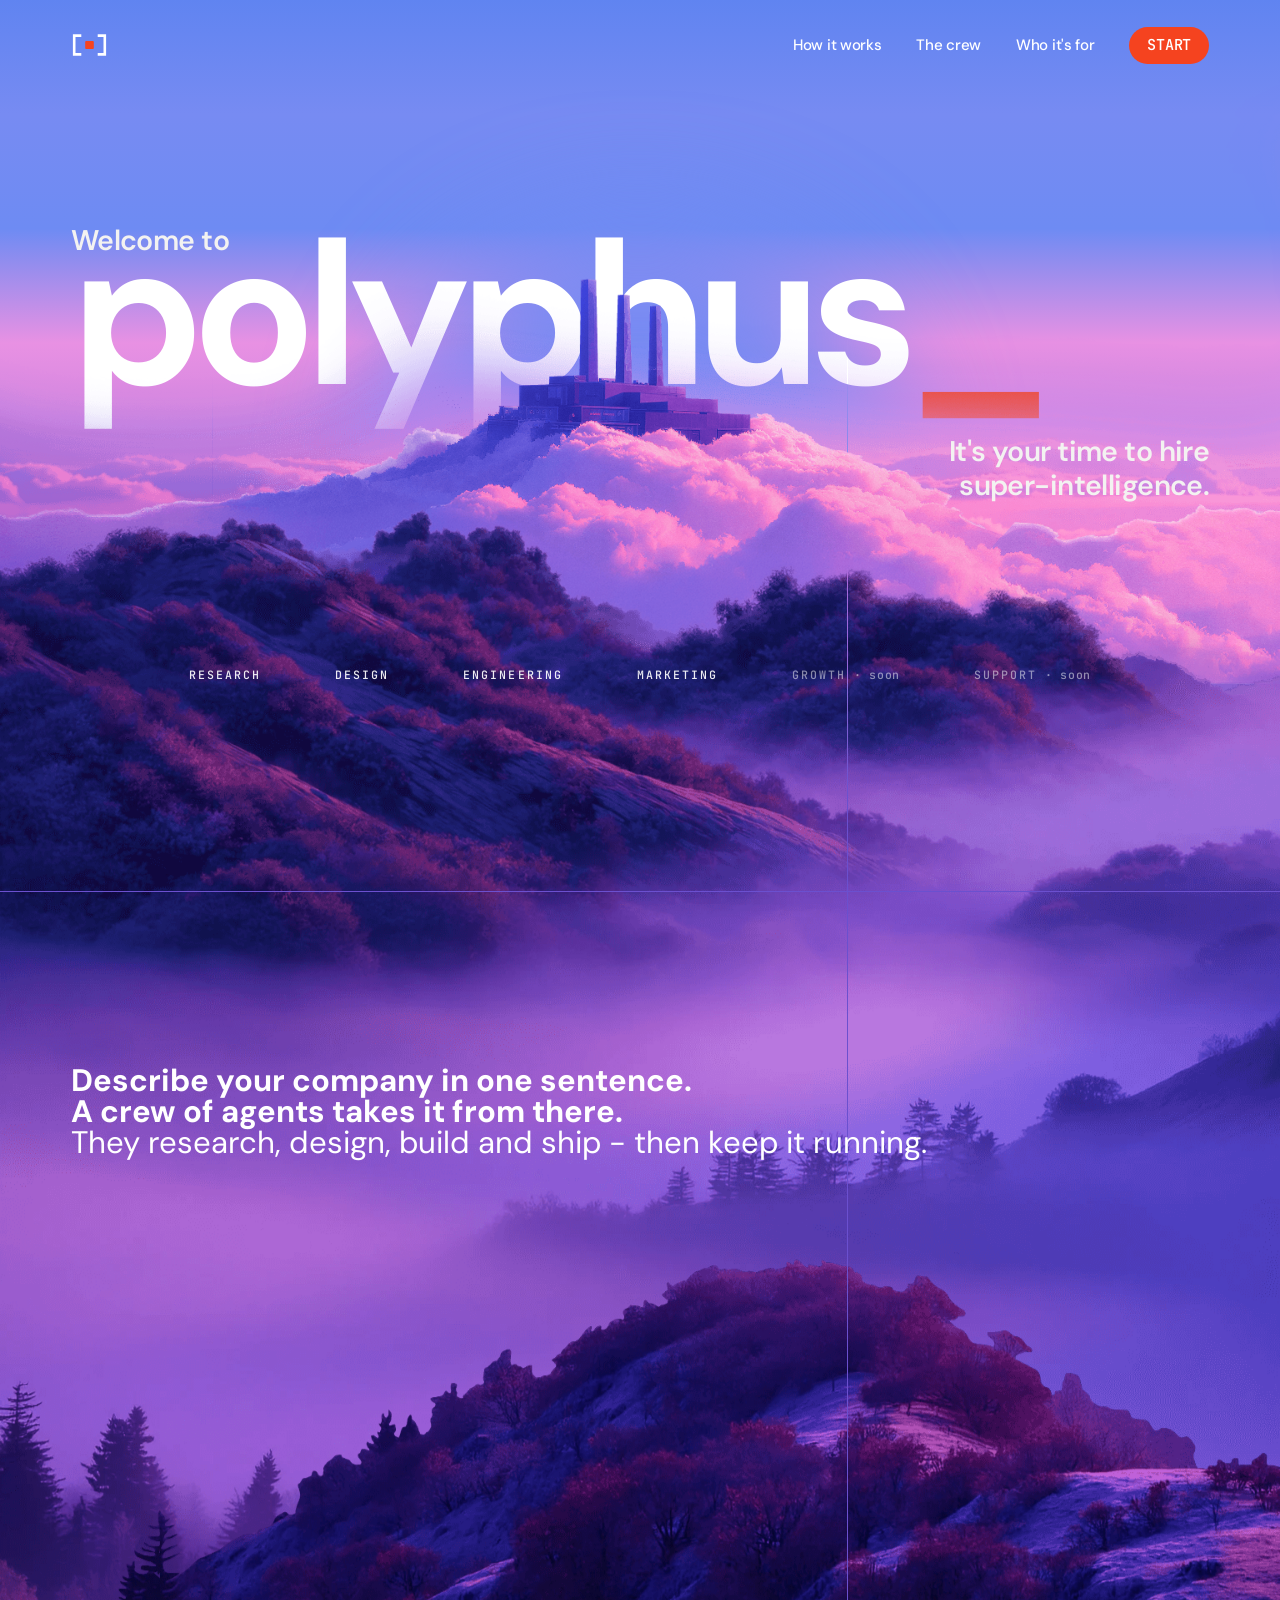
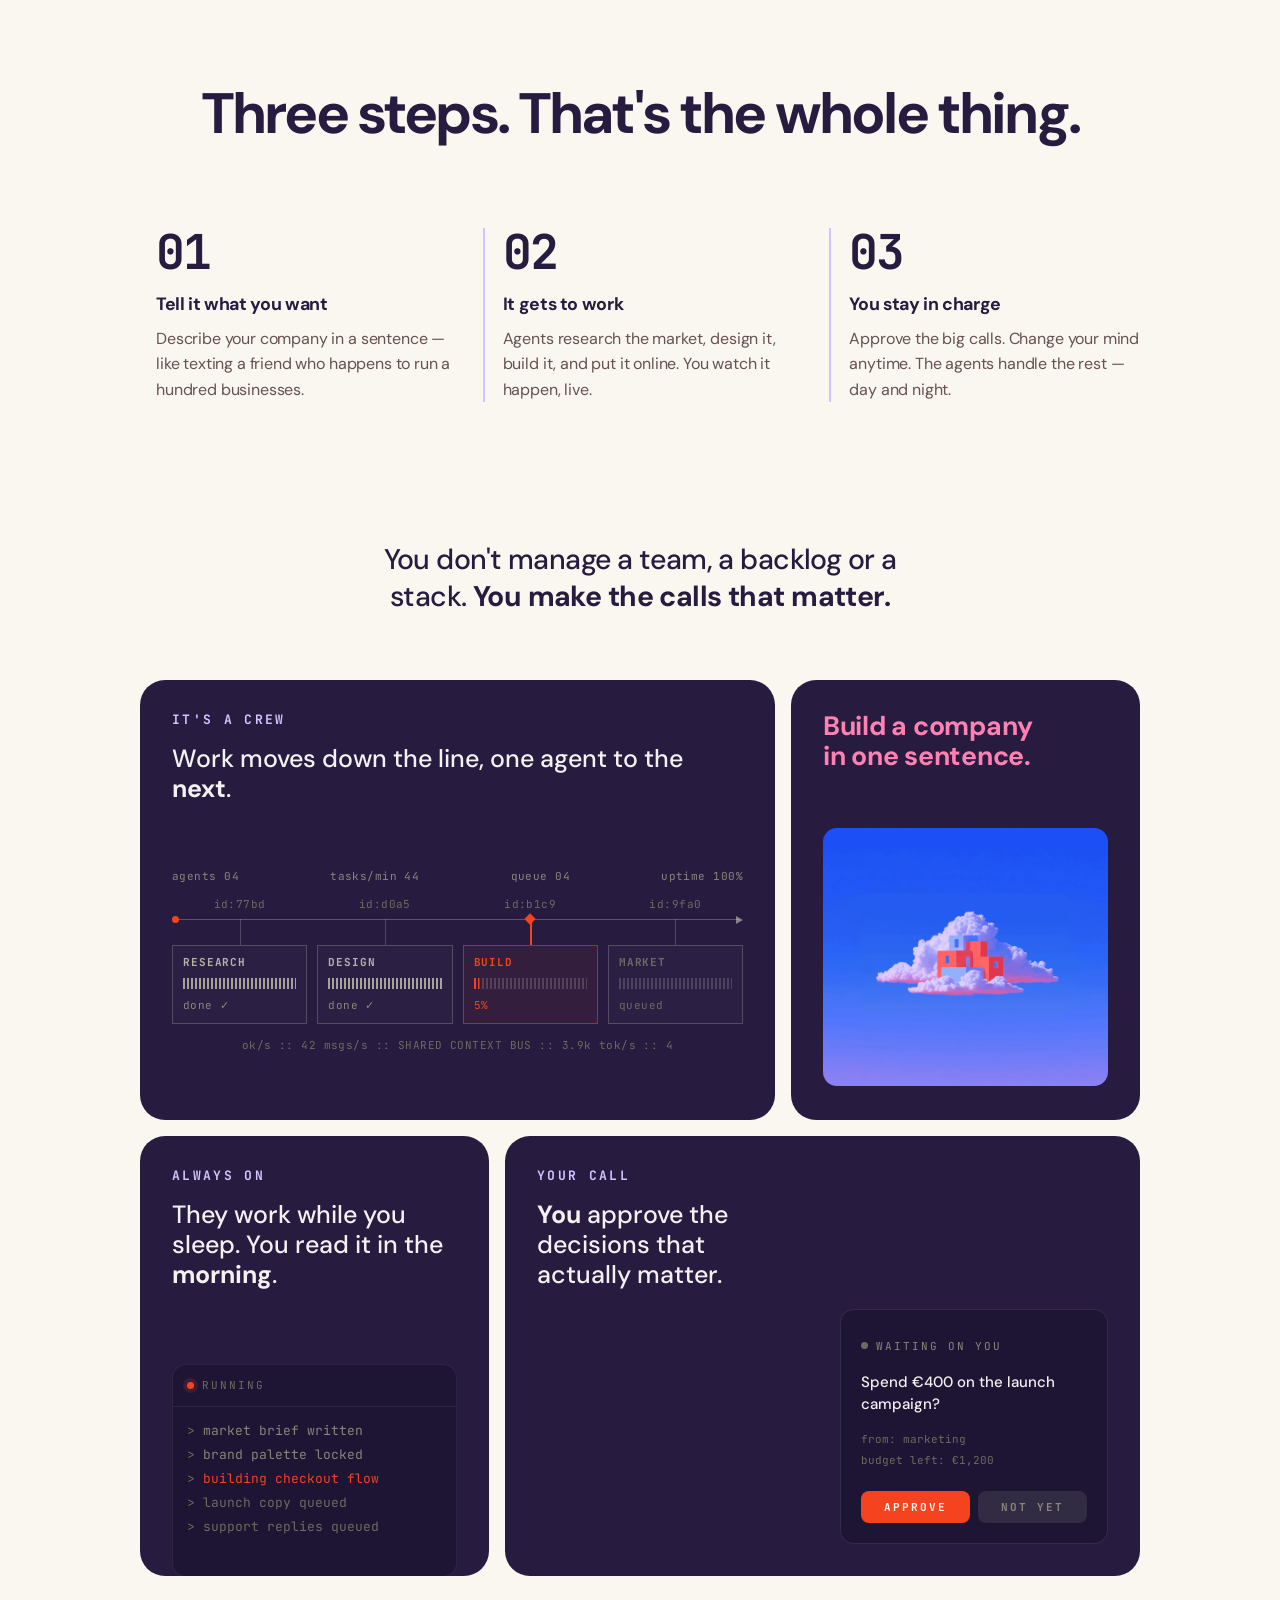
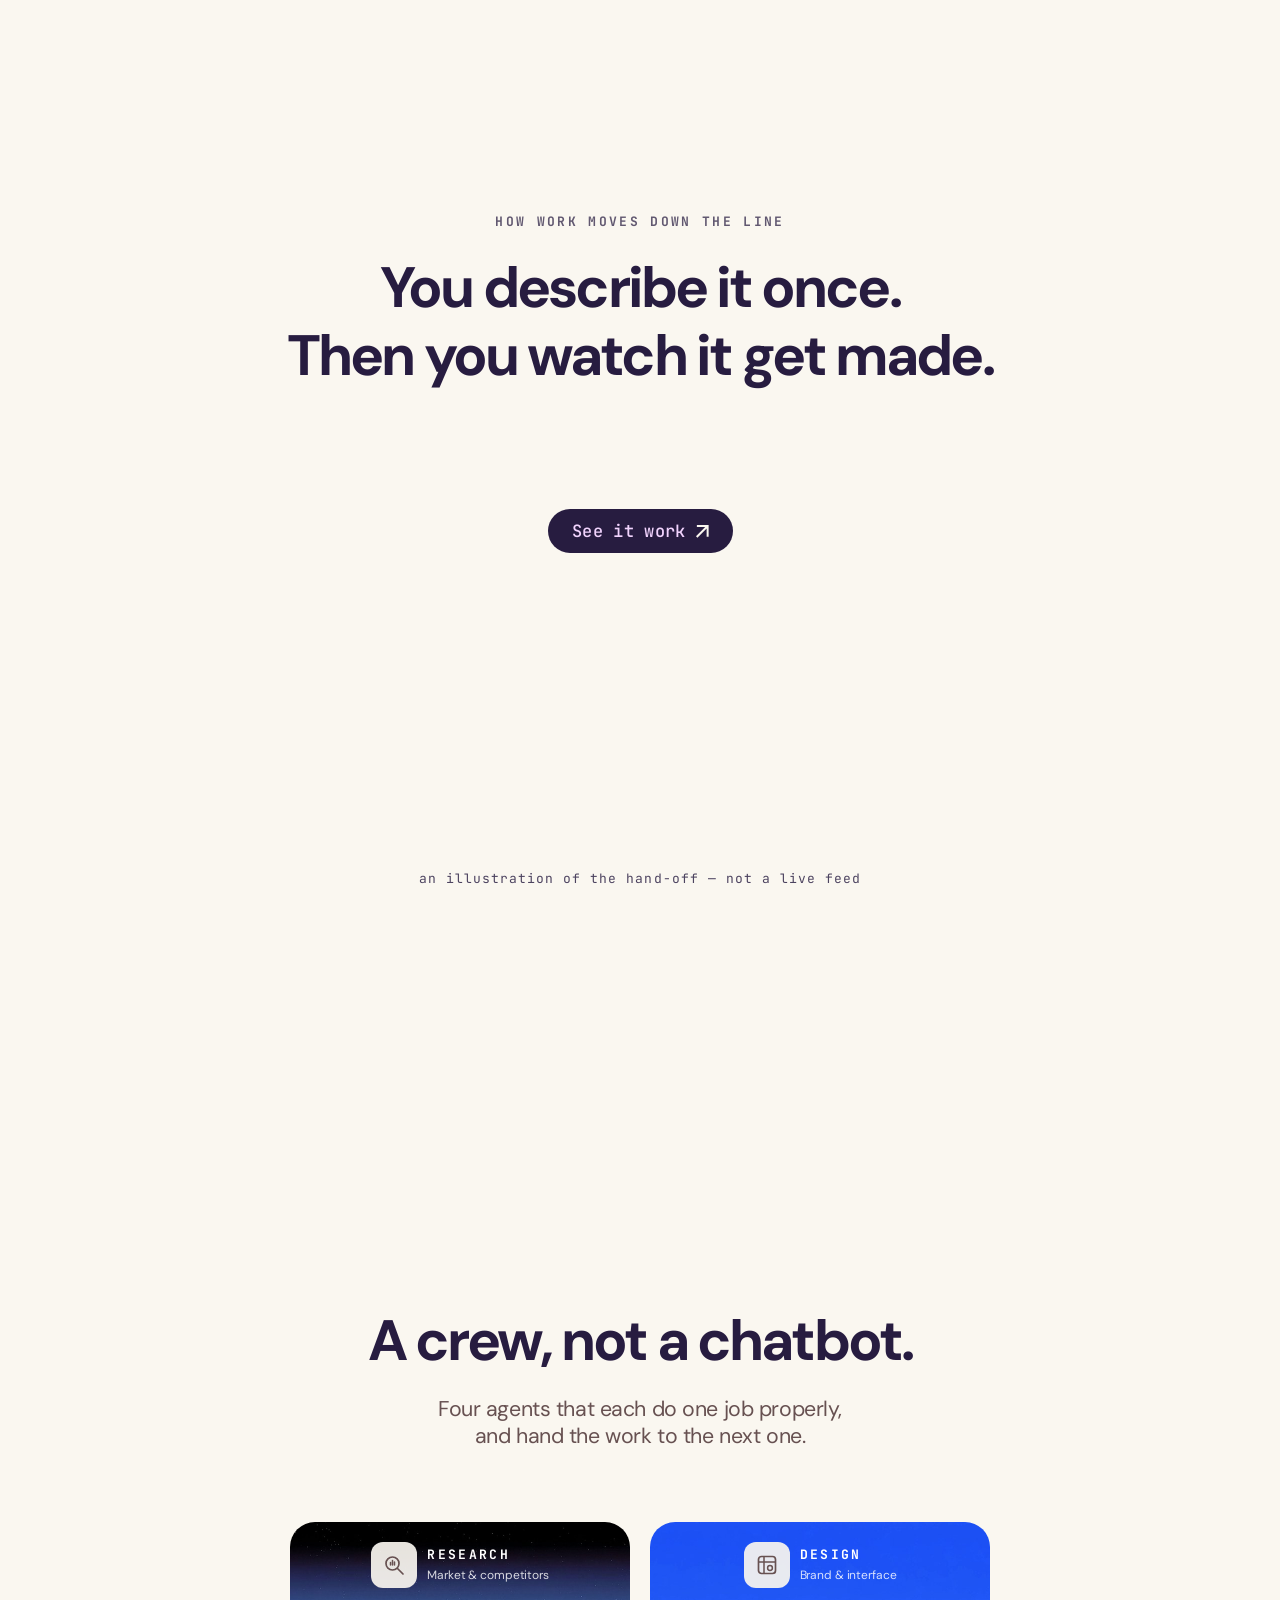
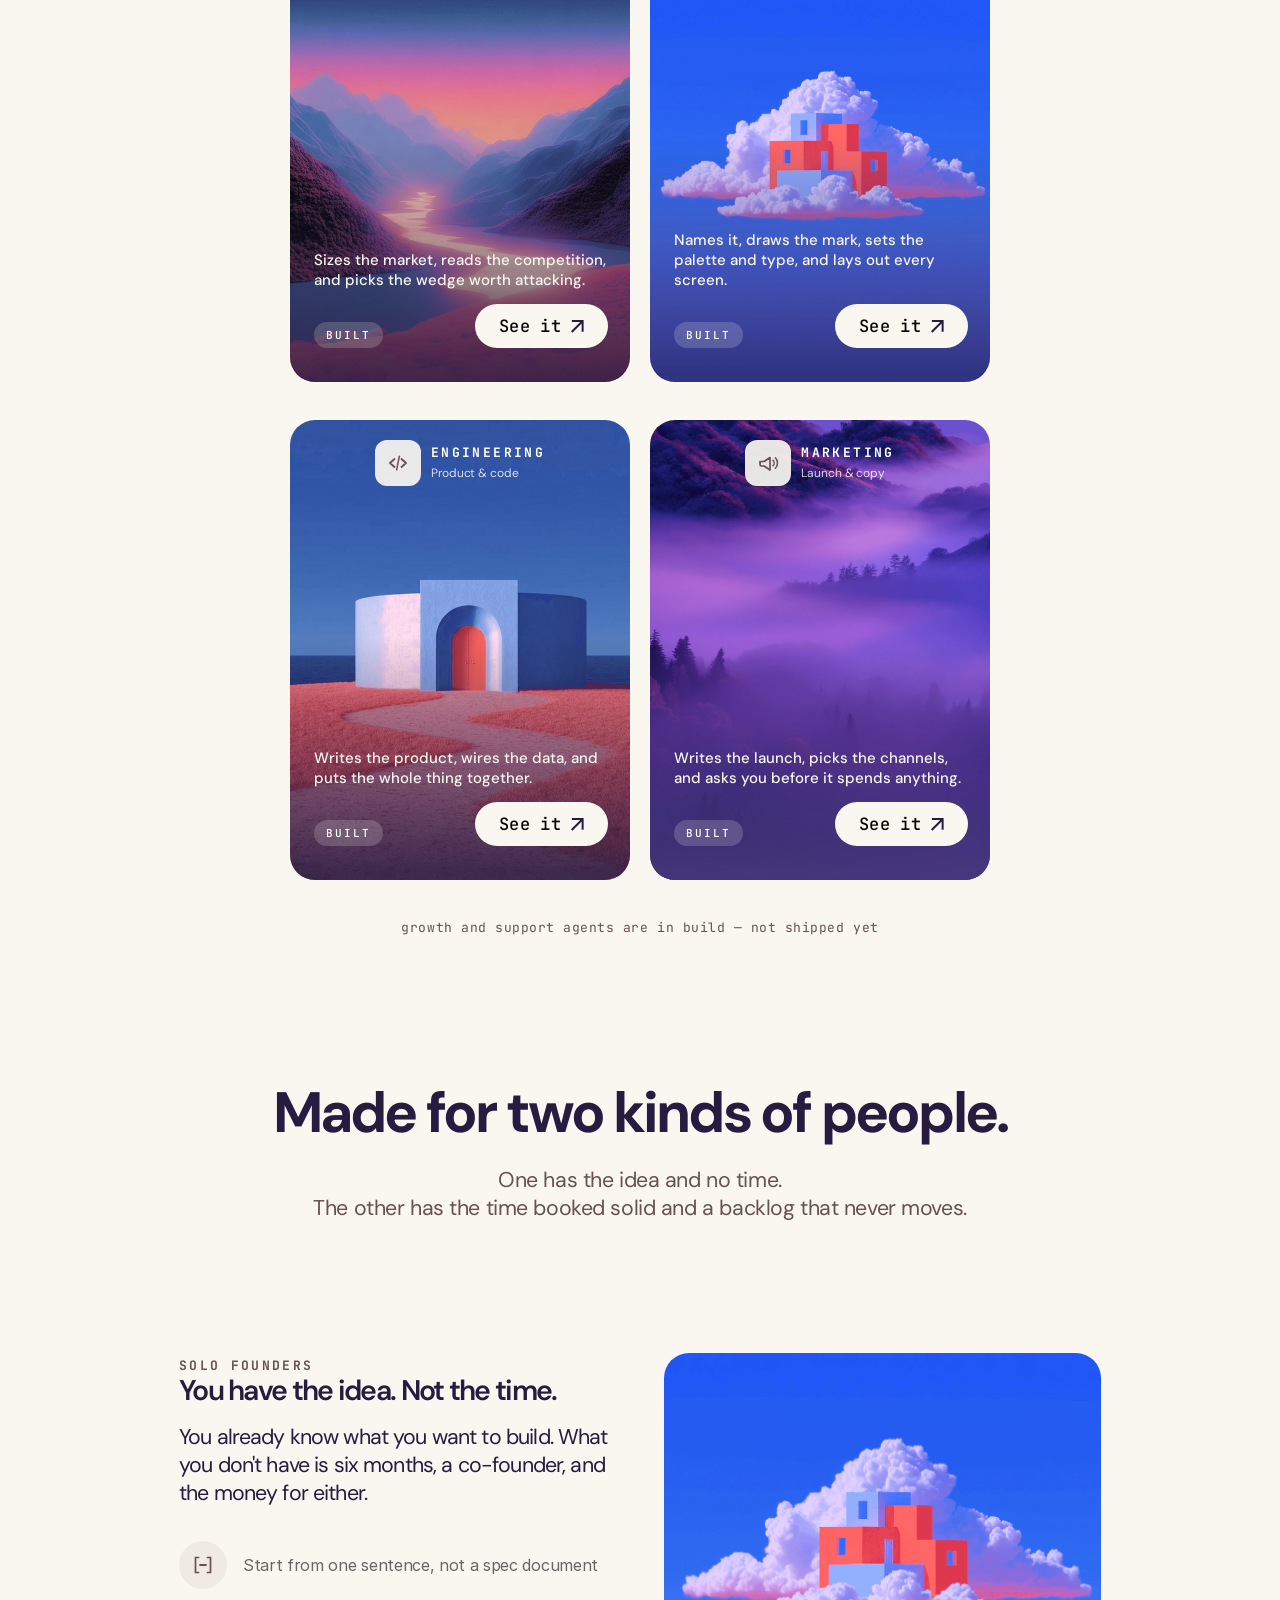
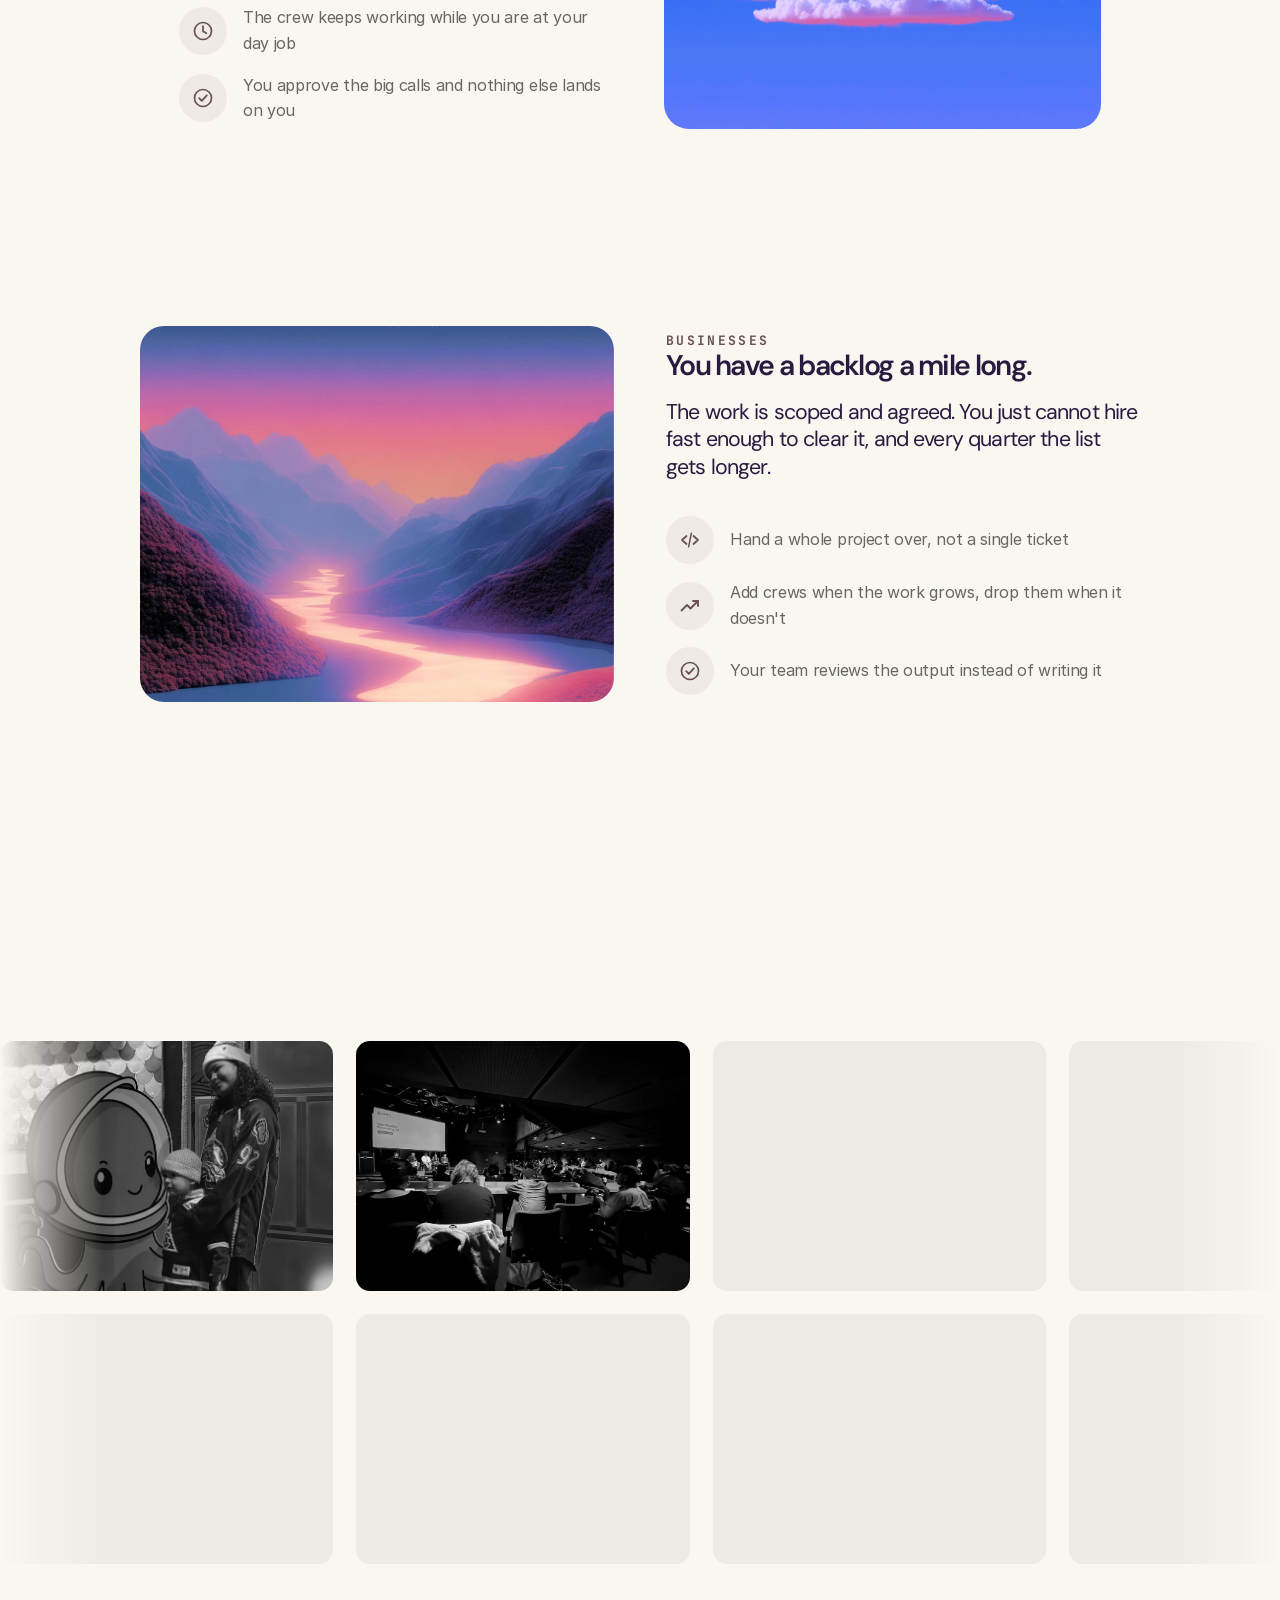
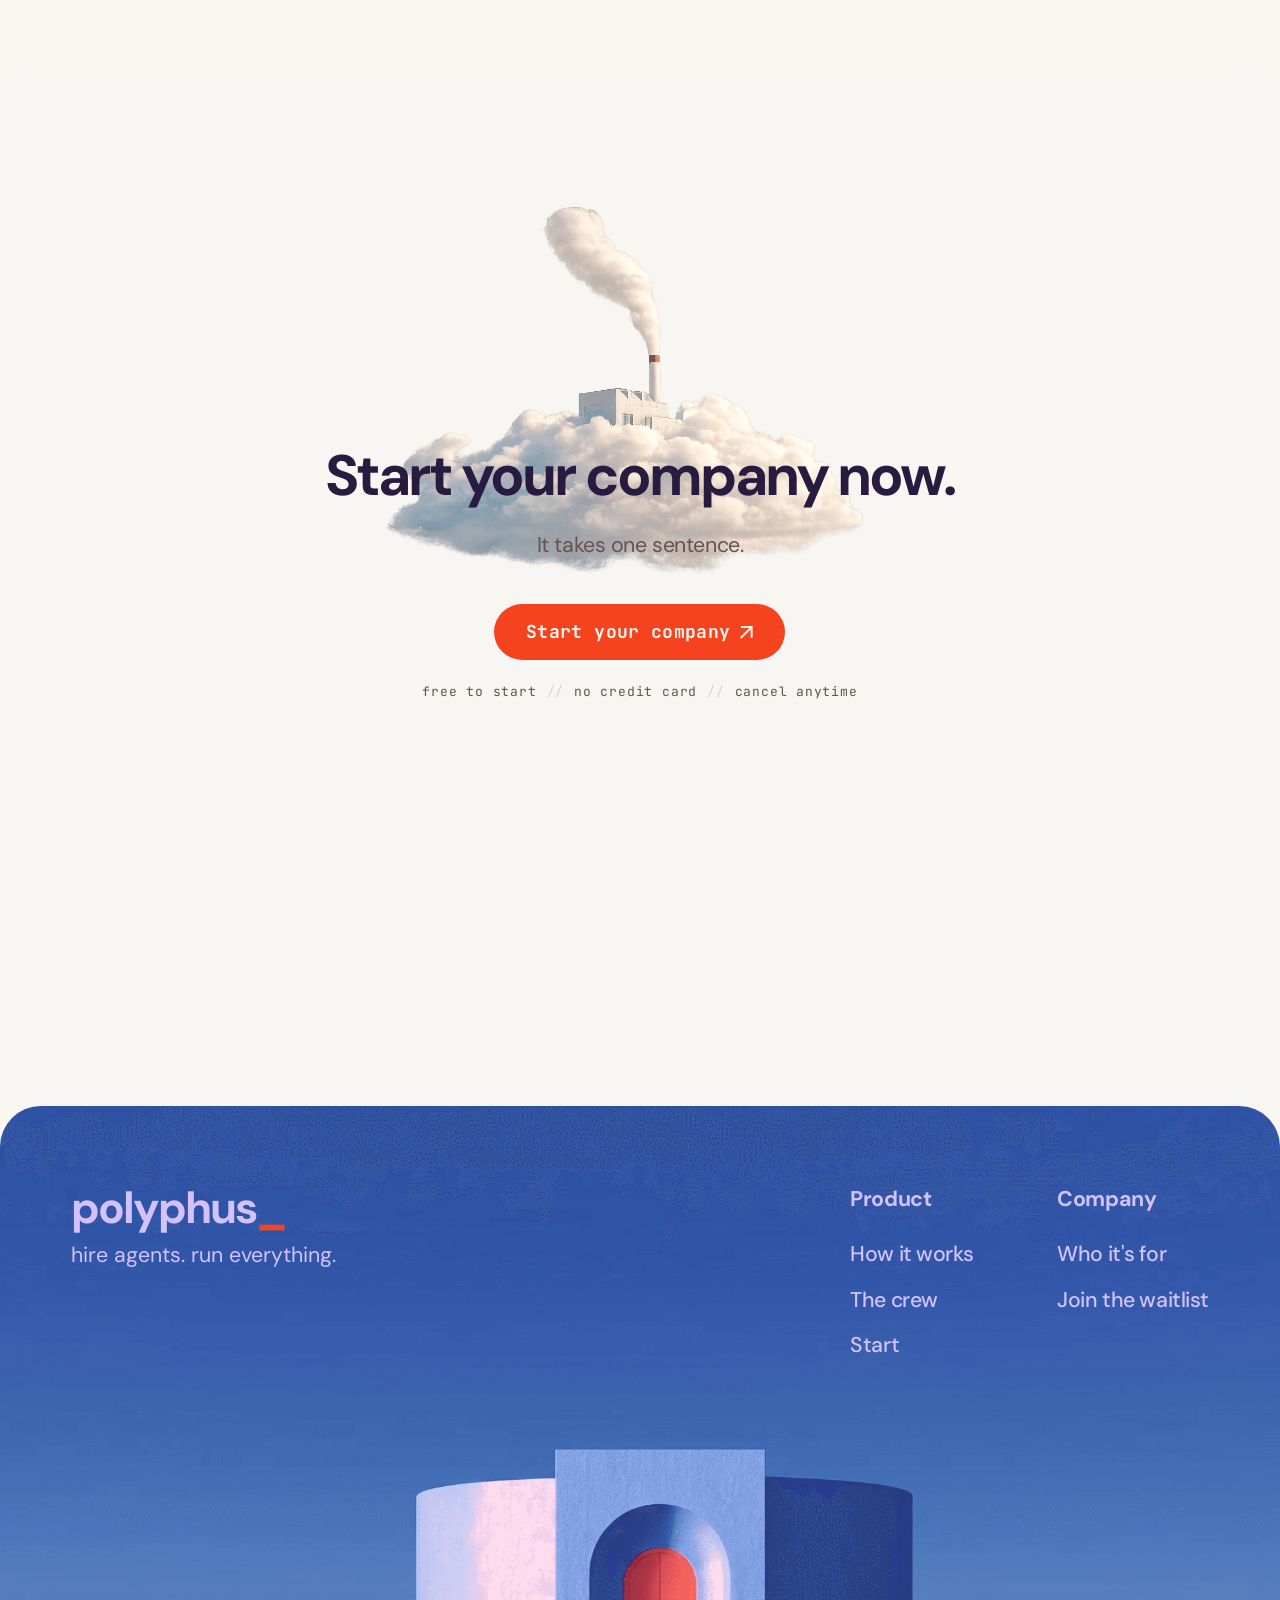
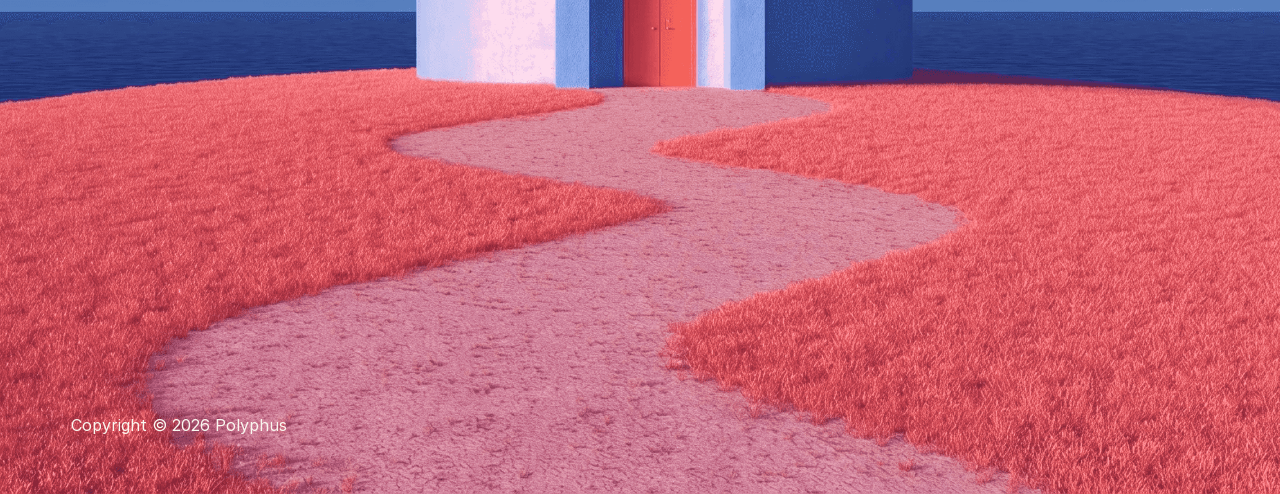
==== commit dff4fb01: "feat : fiz" ====
--- a/polyphus-ui/index.html
+++ b/polyphus-ui/index.html
@@ -86,7 +86,7 @@
 
   <div class="hero__lede" data-words>
     <p>Describe your company in one sentence.<br>A crew of agents takes it from there.</p>
-    <p>They research, design, build and ship — then keep it running.</p>
+    <p>They research, design, build and ship - then keep it running.</p>
   </div>
 </header>
 
@@ -133,35 +133,54 @@
             <h6 class="kicker">It's a crew</h6>
             <h3 class="card__title">Work moves down the line, one agent to the <strong>next</strong>.</h3>
           </div>
-          <p class="pipeline__flow" aria-hidden="true">brief &rarr;&rarr;&rarr; research &rarr;&rarr;&rarr; design &rarr;&rarr;&rarr; build &rarr;&rarr;&rarr; ship</p>
-          <div class="pipeline" aria-hidden="true">
-            <div class="pipeline__stage" data-state="done">
-              <div class="pipeline__role">Research</div>
-              <p class="pipeline__task">market<br>sized</p>
-              <div class="pipeline__state">done</div>
+          <!-- The rig. Everything here is an illustration of the hand-off, not a
+               live feed — the only thing that moves is the BUILD bar, driven by
+               js/modules/rig.js. Monospace throughout so the meters, the ids and
+               the boxes all line up on the same grid. -->
+          <div class="rig" aria-hidden="true">
+            <p class="rig__meters"><span>agents 04</span><span>tasks/min 44</span><span>queue 04</span><span>uptime 100%</span></p>
+
+            <p class="rig__ids"><span>id:77bd</span><span>id:d0a5</span><span>id:b1c9</span><span>id:9fa0</span></p>
+
+            <div class="rig__bus">
+              <span class="rig__rail"></span>
+              <span class="rig__tick"></span>
+              <span class="rig__tick"></span>
+              <span class="rig__tick rig__tick--here"></span>
+              <span class="rig__tick"></span>
             </div>
-            <div class="pipeline__stage" data-state="done">
-              <div class="pipeline__role">Design</div>
-              <p class="pipeline__task">brand<br>set</p>
-              <div class="pipeline__state">done</div>
+
+            <div class="rig__stages">
+              <div class="rig__stage" data-state="done">
+                <div class="rig__role">RESEARCH</div>
+                <div class="rig__bar"><span style="--fill:100%"></span></div>
+                <div class="rig__status">done ✓</div>
+              </div>
+              <div class="rig__stage" data-state="done">
+                <div class="rig__role">DESIGN</div>
+                <div class="rig__bar"><span style="--fill:100%"></span></div>
+                <div class="rig__status">done ✓</div>
+              </div>
+              <div class="rig__stage" data-state="run">
+                <div class="rig__role">BUILD</div>
+                <div class="rig__bar" data-rig-bar><span style="--fill:32%"></span></div>
+                <div class="rig__status"><b data-rig-pct>32</b>%</div>
+              </div>
+              <div class="rig__stage" data-state="wait">
+                <div class="rig__role">MARKET</div>
+                <div class="rig__bar"><span style="--fill:0%"></span></div>
+                <div class="rig__status">queued</div>
+              </div>
             </div>
-            <div class="pipeline__stage" data-state="run">
-              <div class="pipeline__role">Build</div>
-              <p class="pipeline__task">writing<br>the app</p>
-              <div class="pipeline__state">running</div>
-            </div>
-            <div class="pipeline__stage" data-state="wait">
-              <div class="pipeline__role">Ship</div>
-              <p class="pipeline__task">queued</p>
-              <div class="pipeline__state">queued</div>
-            </div>
+
+            <p class="rig__wire">ok/s :: 42 msgs/s :: SHARED CONTEXT BUS :: 3.9k tok/s :: 4</p>
           </div>
         </article>
 
         <!-- Tile 2 — one sentence in -->
         <article class="card bento__tile" data-reveal data-delay="0.1s">
           <div class="card__body">
-            <h6 class="tile__headline">One sentence in.<br>A company out.</h6>
+            <h6 class="tile__headline">Build a company<br>in one sentence.</h6>
           </div>
           <img class="tile__art" src="assets/images/cloud-city.png" alt="" aria-hidden="true">
         </article>
@@ -361,7 +380,7 @@
       <h6 class="kicker">Solo founders</h6>
       <h5 class="h5">You have the idea. Not the time.</h5>
       <p>You already know what you want to build. What you don't have is six months, a co-founder, and the money for either.</p>
-      <ul class="features">
+      <ul class="features audience__features">
         <li class="feature">
           <span class="feature__chip"><img src="assets/icons/icon-sentence.svg" alt=""></span>
           <span class="feature__label">Start from one sentence, not a spec document</span>
@@ -389,7 +408,7 @@
       <h6 class="kicker">Businesses</h6>
       <h5 class="h5">You have a backlog a mile long.</h5>
       <p>The work is scoped and agreed. You just cannot hire fast enough to clear it, and every quarter the list gets longer.</p>
-      <ul class="features">
+      <ul class="features audience__features">
         <li class="feature">
           <span class="feature__chip"><img src="assets/icons/icon-build.svg" alt=""></span>
           <span class="feature__label">Hand a whole project over, not a single ticket</span>
@@ -409,6 +428,22 @@
 
 
 <!-- ==========================================================================
+     MEET OUR TEAM — the heading that introduces the photographs below it.
+     The names, logos and previous companies go in a grid between this and
+     the river once they land.
+     ========================================================================== -->
+<section class="section team" id="team">
+  <div class="section-head">
+    <h2 class="display" data-words>Meet our team.</h2>
+    <p class="section-head__lede" data-reveal>
+      The people building the crew &mdash; and the rooms we build it in.
+    </p>
+  </div>
+  <!-- team grid goes here -->
+</section>
+
+
+<!-- ==========================================================================
      THE RIVER — two rows of photographs drifting in opposite directions.
      Each row holds its images twice: the keyframes travel 0 → -50%, so the
      second copy is what makes the loop seamless. Add or remove an image and
@@ -417,37 +452,37 @@
 <section class="river" aria-label="Photographs from the community">
   <div class="river__track river__track--a">
     <!-- first pass -->
-      <img class="river__img" src="assets/images/bottom/1.jpeg" alt="" loading="lazy" decoding="async" width="4" height="3">
-      <img class="river__img" src="assets/images/bottom/2.jpeg" alt="" loading="lazy" decoding="async" width="4" height="3">
-      <img class="river__img" src="assets/images/bottom/3.jpeg" alt="" loading="lazy" decoding="async" width="4" height="3">
-      <img class="river__img" src="assets/images/bottom/4.jpeg" alt="" loading="lazy" decoding="async" width="4" height="3">
-      <img class="river__img" src="assets/images/bottom/5.jpeg" alt="" loading="lazy" decoding="async" width="4" height="3">
-      <img class="river__img" src="assets/images/bottom/6.jpeg" alt="" loading="lazy" decoding="async" width="4" height="3">
-      <img class="river__img" src="assets/images/bottom/7.jpeg" alt="" loading="lazy" decoding="async" width="4" height="3">
+      <img class="river__img" src="assets/images/bottom/1.jpeg" alt="" decoding="async" fetchpriority="low" width="4" height="3">
+      <img class="river__img" src="assets/images/bottom/2.jpeg" alt="" decoding="async" fetchpriority="low" width="4" height="3">
+      <img class="river__img" src="assets/images/bottom/3.jpeg" alt="" decoding="async" fetchpriority="low" width="4" height="3">
+      <img class="river__img" src="assets/images/bottom/4.jpeg" alt="" decoding="async" fetchpriority="low" width="4" height="3">
+      <img class="river__img" src="assets/images/bottom/5.jpeg" alt="" decoding="async" fetchpriority="low" width="4" height="3">
+      <img class="river__img" src="assets/images/bottom/6.jpeg" alt="" decoding="async" fetchpriority="low" width="4" height="3">
+      <img class="river__img" src="assets/images/bottom/7.jpeg" alt="" decoding="async" fetchpriority="low" width="4" height="3">
     <!-- second pass — the seamless half -->
-      <img class="river__img" src="assets/images/bottom/1.jpeg" alt="" aria-hidden="true" loading="lazy" decoding="async" width="4" height="3">
-      <img class="river__img" src="assets/images/bottom/2.jpeg" alt="" aria-hidden="true" loading="lazy" decoding="async" width="4" height="3">
-      <img class="river__img" src="assets/images/bottom/3.jpeg" alt="" aria-hidden="true" loading="lazy" decoding="async" width="4" height="3">
-      <img class="river__img" src="assets/images/bottom/4.jpeg" alt="" aria-hidden="true" loading="lazy" decoding="async" width="4" height="3">
-      <img class="river__img" src="assets/images/bottom/5.jpeg" alt="" aria-hidden="true" loading="lazy" decoding="async" width="4" height="3">
-      <img class="river__img" src="assets/images/bottom/6.jpeg" alt="" aria-hidden="true" loading="lazy" decoding="async" width="4" height="3">
-      <img class="river__img" src="assets/images/bottom/7.jpeg" alt="" aria-hidden="true" loading="lazy" decoding="async" width="4" height="3">
+      <img class="river__img" src="assets/images/bottom/1.jpeg" alt="" aria-hidden="true" decoding="async" fetchpriority="low" width="4" height="3">
+      <img class="river__img" src="assets/images/bottom/2.jpeg" alt="" aria-hidden="true" decoding="async" fetchpriority="low" width="4" height="3">
+      <img class="river__img" src="assets/images/bottom/3.jpeg" alt="" aria-hidden="true" decoding="async" fetchpriority="low" width="4" height="3">
+      <img class="river__img" src="assets/images/bottom/4.jpeg" alt="" aria-hidden="true" decoding="async" fetchpriority="low" width="4" height="3">
+      <img class="river__img" src="assets/images/bottom/5.jpeg" alt="" aria-hidden="true" decoding="async" fetchpriority="low" width="4" height="3">
+      <img class="river__img" src="assets/images/bottom/6.jpeg" alt="" aria-hidden="true" decoding="async" fetchpriority="low" width="4" height="3">
+      <img class="river__img" src="assets/images/bottom/7.jpeg" alt="" aria-hidden="true" decoding="async" fetchpriority="low" width="4" height="3">
   </div>
   <div class="river__track river__track--b">
     <!-- first pass -->
-      <img class="river__img" src="assets/images/bottom/8.jpeg" alt="" loading="lazy" decoding="async" width="4" height="3">
-      <img class="river__img" src="assets/images/bottom/9.jpeg" alt="" loading="lazy" decoding="async" width="4" height="3">
-      <img class="river__img" src="assets/images/bottom/10.jpeg" alt="" loading="lazy" decoding="async" width="4" height="3">
-      <img class="river__img" src="assets/images/bottom/11.jpeg" alt="" loading="lazy" decoding="async" width="4" height="3">
-      <img class="river__img" src="assets/images/bottom/12.jpeg" alt="" loading="lazy" decoding="async" width="4" height="3">
-      <img class="river__img" src="assets/images/bottom/13.jpeg" alt="" loading="lazy" decoding="async" width="4" height="3">
+      <img class="river__img" src="assets/images/bottom/8.jpeg" alt="" decoding="async" fetchpriority="low" width="4" height="3">
+      <img class="river__img" src="assets/images/bottom/9.jpeg" alt="" decoding="async" fetchpriority="low" width="4" height="3">
+      <img class="river__img" src="assets/images/bottom/10.jpeg" alt="" decoding="async" fetchpriority="low" width="4" height="3">
+      <img class="river__img" src="assets/images/bottom/11.jpeg" alt="" decoding="async" fetchpriority="low" width="4" height="3">
+      <img class="river__img" src="assets/images/bottom/12.jpeg" alt="" decoding="async" fetchpriority="low" width="4" height="3">
+      <img class="river__img" src="assets/images/bottom/13.jpeg" alt="" decoding="async" fetchpriority="low" width="4" height="3">
     <!-- second pass — the seamless half -->
-      <img class="river__img" src="assets/images/bottom/8.jpeg" alt="" aria-hidden="true" loading="lazy" decoding="async" width="4" height="3">
-      <img class="river__img" src="assets/images/bottom/9.jpeg" alt="" aria-hidden="true" loading="lazy" decoding="async" width="4" height="3">
-      <img class="river__img" src="assets/images/bottom/10.jpeg" alt="" aria-hidden="true" loading="lazy" decoding="async" width="4" height="3">
-      <img class="river__img" src="assets/images/bottom/11.jpeg" alt="" aria-hidden="true" loading="lazy" decoding="async" width="4" height="3">
-      <img class="river__img" src="assets/images/bottom/12.jpeg" alt="" aria-hidden="true" loading="lazy" decoding="async" width="4" height="3">
-      <img class="river__img" src="assets/images/bottom/13.jpeg" alt="" aria-hidden="true" loading="lazy" decoding="async" width="4" height="3">
+      <img class="river__img" src="assets/images/bottom/8.jpeg" alt="" aria-hidden="true" decoding="async" fetchpriority="low" width="4" height="3">
+      <img class="river__img" src="assets/images/bottom/9.jpeg" alt="" aria-hidden="true" decoding="async" fetchpriority="low" width="4" height="3">
+      <img class="river__img" src="assets/images/bottom/10.jpeg" alt="" aria-hidden="true" decoding="async" fetchpriority="low" width="4" height="3">
+      <img class="river__img" src="assets/images/bottom/11.jpeg" alt="" aria-hidden="true" decoding="async" fetchpriority="low" width="4" height="3">
+      <img class="river__img" src="assets/images/bottom/12.jpeg" alt="" aria-hidden="true" decoding="async" fetchpriority="low" width="4" height="3">
+      <img class="river__img" src="assets/images/bottom/13.jpeg" alt="" aria-hidden="true" decoding="async" fetchpriority="low" width="4" height="3">
   </div>
 </section>
 
@@ -515,6 +550,7 @@
 <script src="js/modules/smooth-scroll.js"></script>
 <script src="js/modules/parallax.js"></script>
 <script src="js/modules/reveal.js"></script>
+<script src="js/modules/rig.js"></script>
 <script src="js/main.js"></script>
 </body>
 </html>
--- a/polyphus-ui/css/sections/bento.css
+++ b/polyphus-ui/css/sections/bento.css
@@ -22,78 +22,189 @@
 .bento__tile { height: 440px; }
 
 
-/* -- tile 1: the crew pipeline --------------------------------------------
-   Four stages, left to right, with the work handed down the line. Every
-   glyph is one cell wide so the arrows line up with the boxes.
+/* -- tile 1: the rig ------------------------------------------------------
+   A terminal read-out of the hand-off. Four stages on one grid so the meter
+   ids, the bus ticks and the boxes all line up in the same columns — that
+   alignment is the whole point of setting it in monospace.
+
+   Only the BUILD bar moves (js/modules/rig.js). Orange marks the stage that
+   is actually running and nothing else.
    ------------------------------------------------------------------------- */
 
-.pipeline {
-  position: absolute;
-  top: 202px;
-  bottom: 32px;
+.rig {
+  position: absolute;
+  top: 148px;
+  bottom: 28px;
   left: 32px;
   right: 32px;
+  /* The read-out is a fixed height; centre it in whatever the title leaves
+     rather than letting it hang off the top of the space. */
+  display: flex;
+  flex-direction: column;
+  justify-content: center;
+  font-family: var(--mono);
+  color: #8b8578;
+}
+
+.rig__meters,
+.rig__ids,
+.rig__wire {
+  margin: 0;
+  font-size: 11px;
+  letter-spacing: 0.04em;
+}
+
+.rig__meters {
+  display: flex;
+  justify-content: space-between;
+  gap: 10px;
+  color: #8b8578;
+}
+
+/* Four columns, shared by the ids, the bus and the boxes. */
+.rig__ids,
+.rig__bus,
+.rig__stages {
   display: grid;
   grid-template-columns: repeat(4, 1fr);
-  align-items: stretch;
   gap: 10px;
 }
 
-.pipeline__stage {
-  display: flex;
-  flex-direction: column;
-  padding: 14px 12px;
-  border-radius: var(--r-well);
-  background: var(--card-2);
-  border: 1px solid rgba(233, 229, 216, 0.08);
-}
-
-/* Only the stage that is actually working wears the accent. */
-.pipeline__stage[data-state="run"] {
-  border-color: rgba(245, 67, 31, 0.45);
-  background: rgba(245, 67, 31, 0.07);
-}
-
-.pipeline__role {
-  font-family: var(--mono);
-  font-size: 10px;
+.rig__ids {
+  margin-top: 14px;
+  color: #6f6a5e;
+}
+
+.rig__ids span { text-align: center; }
+
+/* The bus: one rule across the top, a tick dropping into each box. */
+.rig__bus {
+  position: relative;
+  height: 26px;
+  margin-top: 8px;
+}
+
+.rig__rail {
+  position: absolute;
+  top: 0;
+  left: 4px;
+  right: 4px;
+  height: 1px;
+  background: rgba(233, 229, 216, 0.28);
+}
+
+/* the head of the bus */
+.rig__rail::before {
+  content: "";
+  position: absolute;
+  left: -4px;
+  top: -3px;
+  width: 7px;
+  height: 7px;
+  border-radius: 50%;
+  background: var(--orange);
+}
+
+/* and its arrow */
+.rig__rail::after {
+  content: "";
+  position: absolute;
+  right: -4px;
+  top: -3.5px;
+  border-left: 7px solid rgba(233, 229, 216, 0.5);
+  border-block: 4px solid transparent;
+}
+
+.rig__tick {
+  position: relative;
+}
+
+.rig__tick::before {
+  content: "";
+  position: absolute;
+  left: 50%;
+  top: 0;
+  bottom: 0;
+  width: 1px;
+  background: rgba(233, 229, 216, 0.22);
+}
+
+/* the marker sitting on the stage that is running */
+.rig__tick--here::after {
+  content: "";
+  position: absolute;
+  left: 50%;
+  top: -4px;
+  width: 8px;
+  height: 8px;
+  margin-left: -4px;
+  background: var(--orange);
+  transform: rotate(45deg);
+}
+
+.rig__tick--here::before { background: var(--orange); width: 2px; }
+
+/* -- the stage boxes ------------------------------------------------------- */
+
+.rig__stage {
+  padding: 9px 10px 10px;
+  border: 1px solid rgba(233, 229, 216, 0.22);
+  background: rgba(233, 229, 216, 0.02);
+}
+
+.rig__stage[data-state="run"] {
+  border-color: rgba(245, 67, 31, 0.55);
+  background: rgba(245, 67, 31, 0.06);
+}
+
+.rig__role {
+  font-size: 11px;
   font-weight: 700;
-  letter-spacing: var(--ls-kicker);
-  text-transform: uppercase;
+  letter-spacing: 0.08em;
+  color: #b8b2a5;
+}
+
+.rig__stage[data-state="run"] .rig__role { color: var(--orange); }
+.rig__stage[data-state="wait"] .rig__role { color: #6f6a5e; }
+
+/* Dithered bar — the texture is what makes it read as a terminal gauge
+   rather than a web progress bar. */
+.rig__bar {
+  position: relative;
+  height: 11px;
+  margin-top: 9px;
+  background-image: repeating-linear-gradient(90deg,
+    rgba(233, 229, 216, 0.18) 0 2px, transparent 2px 4px);
+}
+
+.rig__bar > span {
+  position: absolute;
+  inset: 0 auto 0 0;
+  width: var(--fill, 0%);
+  background-image: repeating-linear-gradient(90deg,
+    var(--orange) 0 2px, transparent 2px 4px);
+}
+
+.rig__stage[data-state="done"] .rig__bar > span {
+  background-image: repeating-linear-gradient(90deg,
+    rgba(184, 178, 165, 0.85) 0 2px, transparent 2px 4px);
+}
+
+.rig__status {
+  margin-top: 9px;
+  font-size: 11px;
+  letter-spacing: 0.04em;
   color: #8b8578;
 }
 
-.pipeline__stage[data-state="run"] .pipeline__role { color: var(--orange); }
-
-.pipeline__task {
-  margin-top: 10px;
-  font-family: var(--mono);
-  font-size: 11px;
-  line-height: 1.5;
+.rig__stage[data-state="run"] .rig__status { color: var(--orange); }
+.rig__stage[data-state="wait"] .rig__status { color: #6f6a5e; }
+.rig__status b { font-weight: 400; font-variant-numeric: tabular-nums; }
+
+.rig__wire {
+  margin-top: 14px;
+  text-align: center;
   color: #6f6a5e;
-}
-
-/* Pinned to the foot of the box so the four stages read as a status board. */
-.pipeline__state {
-  margin-top: auto;
-  font-family: var(--mono);
-  font-size: 10px;
-  letter-spacing: 0.14em;
-  text-transform: uppercase;
-  color: #8b8578;   /* was #4a463d — 1.68:1 on --card */
-}
-
-.pipeline__stage[data-state="run"] .pipeline__state { color: var(--orange); }
-
-.pipeline__flow {
-  position: absolute;
-  top: 172px;
-  left: 32px;
-  right: 32px;
-  font-family: var(--mono);
-  font-size: 11px;
-  letter-spacing: 0.24em;
-  color: #8b8578;   /* 4.32:1 on --card; #4a463d was 1.68:1 and invisible */
 }
 
 
@@ -134,12 +245,14 @@
 
 .tile__body--narrow { max-width: 329px; }  /* 265px of text + 2 × 32px padding */
 
+/* Bottom right, under the copy rather than beside its first line — the card
+   is the consequence of the sentence above it, so it reads better below. */
 .approve {
   position: absolute;
-  top: 32px;
   right: 32px;
+  bottom: 32px;
   width: 268px;
-  padding: 18px;
+  padding: 20px;
   border-radius: var(--r-well);
   background: var(--card-2);
   border: 1px solid rgba(233, 229, 216, 0.10);
@@ -149,26 +262,26 @@
 .approve .status { color: #8b8578; }
 
 .approve__q {
-  margin-top: 12px;
+  margin-top: 16px;
   font-family: var(--font-display);
   font-size: 15px;
   font-weight: 500;
-  line-height: 1.35;
+  line-height: 1.45;
   color: var(--off-white);
 }
 
 .approve__meta {
-  margin-top: 10px;
+  margin-top: 14px;
   font-family: var(--mono);
   font-size: 11px;
-  line-height: 1.7;
+  line-height: 1.9;
   color: #6f6a5e;
 }
 
 .approve__actions {
   display: flex;
   gap: 8px;
-  margin-top: 16px;
+  margin-top: 20px;
 }
 
 .approve__btn {
@@ -215,17 +328,20 @@
 
   .bento__tile { height: 420px; }
 
-  /* Four horizontal stages at phone width are illegible — go vertical. */
-  .pipeline {
-    top: 210px;
-    bottom: 24px;
-    grid-template-columns: 1fr 1fr;
-    gap: 8px;
-  }
-
-  .pipeline__flow  { display: none; }
+  /* Four stages side by side at phone width are illegible — go 2 x 2, and
+     drop the meter rows that need the full width to line up. */
+  .rig { top: 176px; }
+
+  .rig__ids,
+  .rig__stages { grid-template-columns: 1fr 1fr; }
+
+  .rig__meters { font-size: 10px; }
+  .rig__meters span:nth-child(n + 3) { display: none; }
+  .rig__bus,
+  .rig__ids,
+  .rig__wire { display: none; }
   .tile__art       { top: 168px; left: 50%; transform: translateX(-50%); width: calc(100% - 64px); }
   .tile__console   { top: 250px; }
-  .approve         { position: relative; top: 0; right: 0; width: auto; margin: 0 32px; }
+  .approve         { position: relative; inset: auto; width: auto; margin: 0 32px 32px; }
   .tile__body--narrow { max-width: none; }
 }
--- a/polyphus-ui/css/sections/audience.css
+++ b/polyphus-ui/css/sections/audience.css
@@ -45,7 +45,11 @@
   color: var(--ink);
 }
 
-.audience__features { margin-top: 40px; }
+/* The class was missing from the markup, so this never applied and the list
+   sat flush against the paragraph. */
+.audience__features { margin-top: 34px; }
+
+.audience__features .feature + .feature { margin-top: 4px; }
 
 /* The plate: a white rounded rectangle that CROPS its illustration.
    The art is deliberately larger than the plate so the subject reads big,
--- a/polyphus-ui/css/sections/gallery.css
+++ b/polyphus-ui/css/sections/gallery.css
@@ -23,7 +23,9 @@
   position: relative;
   display: flex;
   flex-direction: column;
-  gap: clamp(14px, 1.8vw, 26px);
+  --river-gap: clamp(14px, 1.8vw, 26px);
+
+  gap: var(--river-gap);
   padding-block: clamp(76px, 8vw, 118px);
 
   /* Clip the tracks, which are far wider than the viewport, and dissolve
@@ -35,7 +37,7 @@
 
 .river__track {
   display: flex;
-  gap: clamp(14px, 1.8vw, 26px);
+  gap: var(--river-gap);
   width: max-content;
   will-change: transform;
   transform: translateZ(0);      /* own layer — keeps the drift off the main thread */
@@ -45,13 +47,18 @@
 .river__track--a { animation: river-right 68s linear infinite; }
 .river__track--b { animation: river-left  92s linear infinite; }
 
+/* The travel distance is one copy's PITCH, not half the track.
+   A copy is N images and N gaps; half the track is N images and N-0.5 gaps,
+   because the track has 2N-1 gaps, not 2N. Animating to a flat -50% is
+   therefore half a gap short and the row jumps ~13px every cycle. Adding
+   half a gap closes it exactly. */
 @keyframes river-left {
   from { transform: translate3d(0, 0, 0); }
-  to   { transform: translate3d(-50%, 0, 0); }
+  to   { transform: translate3d(calc(-50% - var(--river-gap) / 2), 0, 0); }
 }
 
 @keyframes river-right {
-  from { transform: translate3d(-50%, 0, 0); }
+  from { transform: translate3d(calc(-50% - var(--river-gap) / 2), 0, 0); }
   to   { transform: translate3d(0, 0, 0); }
 }
 
--- a/polyphus-ui/css/sections/cta.css
+++ b/polyphus-ui/css/sections/cta.css
@@ -21,10 +21,12 @@
   background: var(--cream-2);
 }
 
-/* The factory-on-a-cloud crosses the panel's rounded top edge. */
+/* The cloud sits low enough that the headline lands on it. The headline is
+   after it in the DOM and .cta__head is positioned, so it paints in front —
+   dark ink on the bright middle of the cloud, which is the legible part. */
 .cta__cloud {
   position: absolute;
-  top: -60px;
+  top: 96px;
   left: 50%;
   transform: translateX(-50%);
   width: 792px;
@@ -33,7 +35,12 @@
   pointer-events: none;
 }
 
-.cta__head { position: relative; }
+/* z-index, not just source order: the cloud is a sibling and both are in the
+   same stacking context. */
+.cta__head {
+  position: relative;
+  z-index: 1;
+}
 
 .cta__lede {
   max-width: 612px;
@@ -80,7 +87,7 @@
     padding-bottom: 90px;
   }
 
-  .cta__cloud { top: -10px; width: 420px; }
+  .cta__cloud { top: 56px; width: 420px; }
   .cta__actions { margin-top: 36px; }
   .cta__fine i { padding-inline: 6px; }
 }
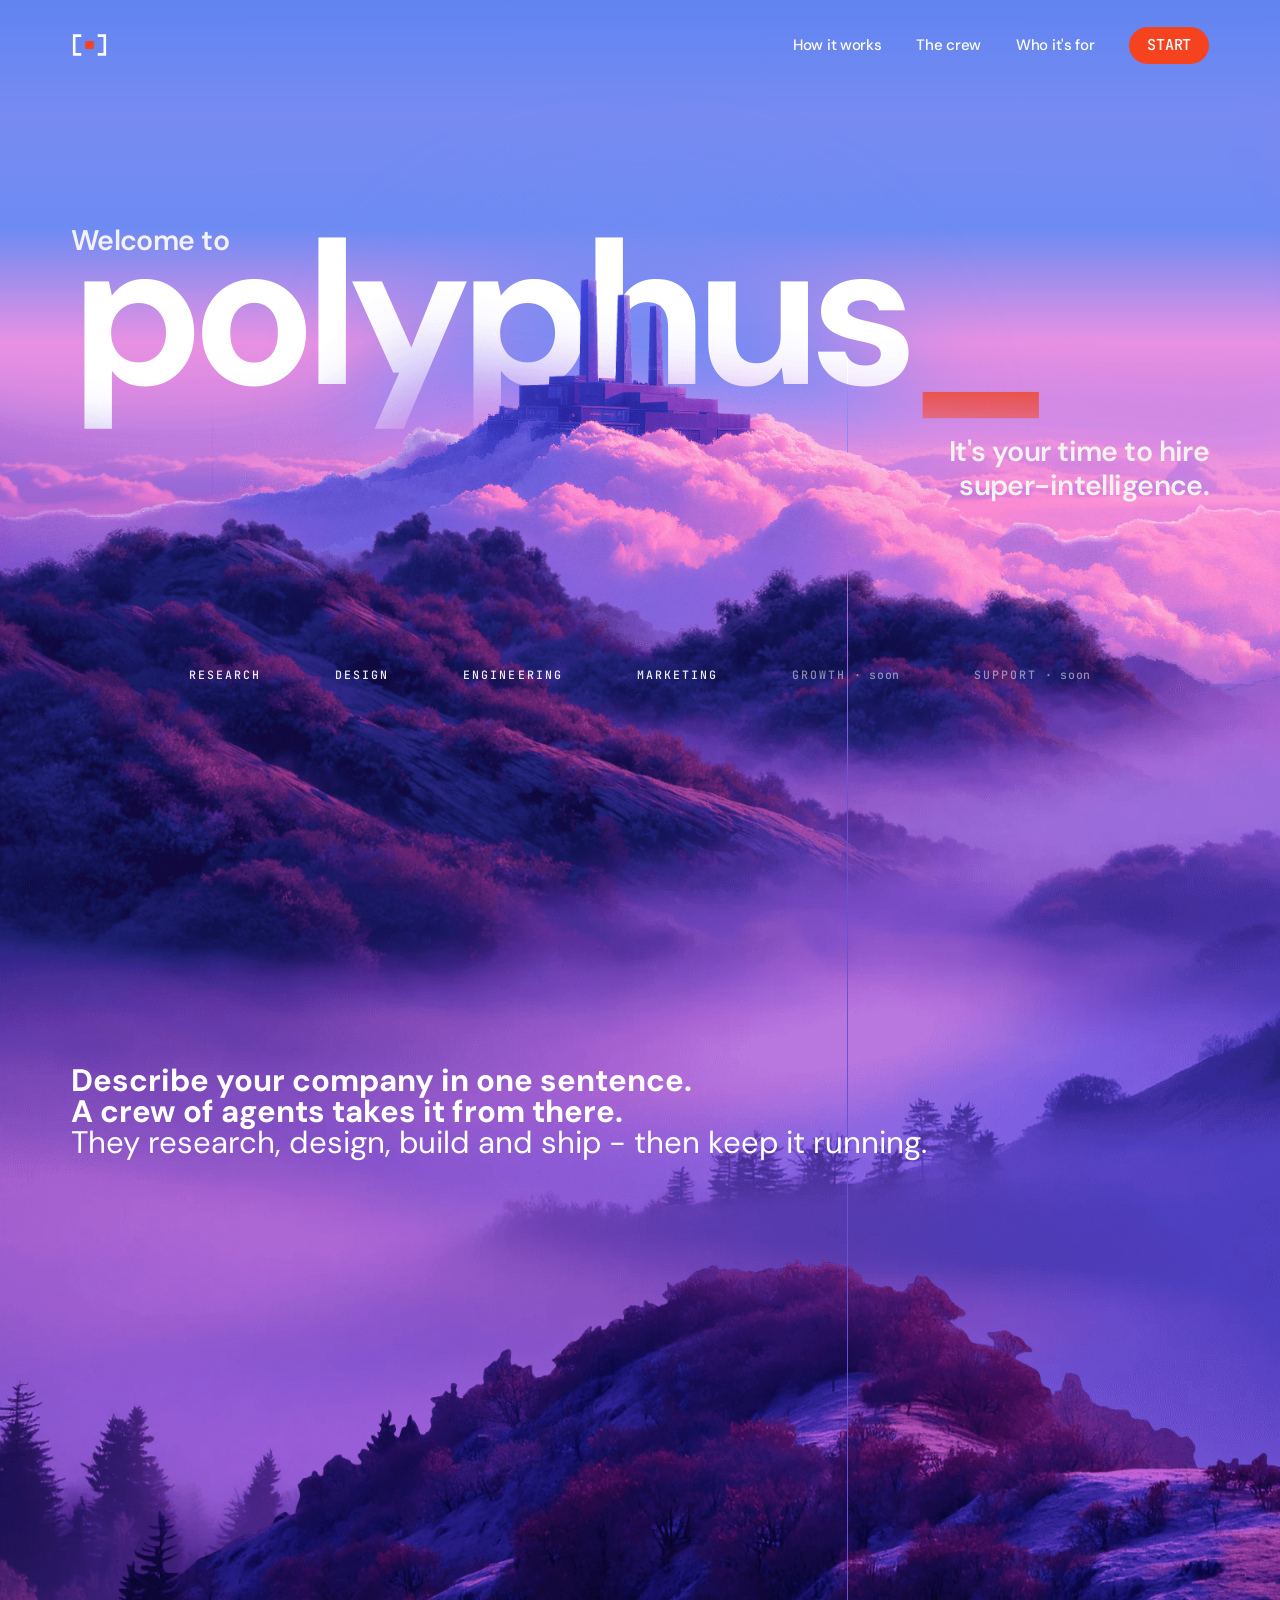
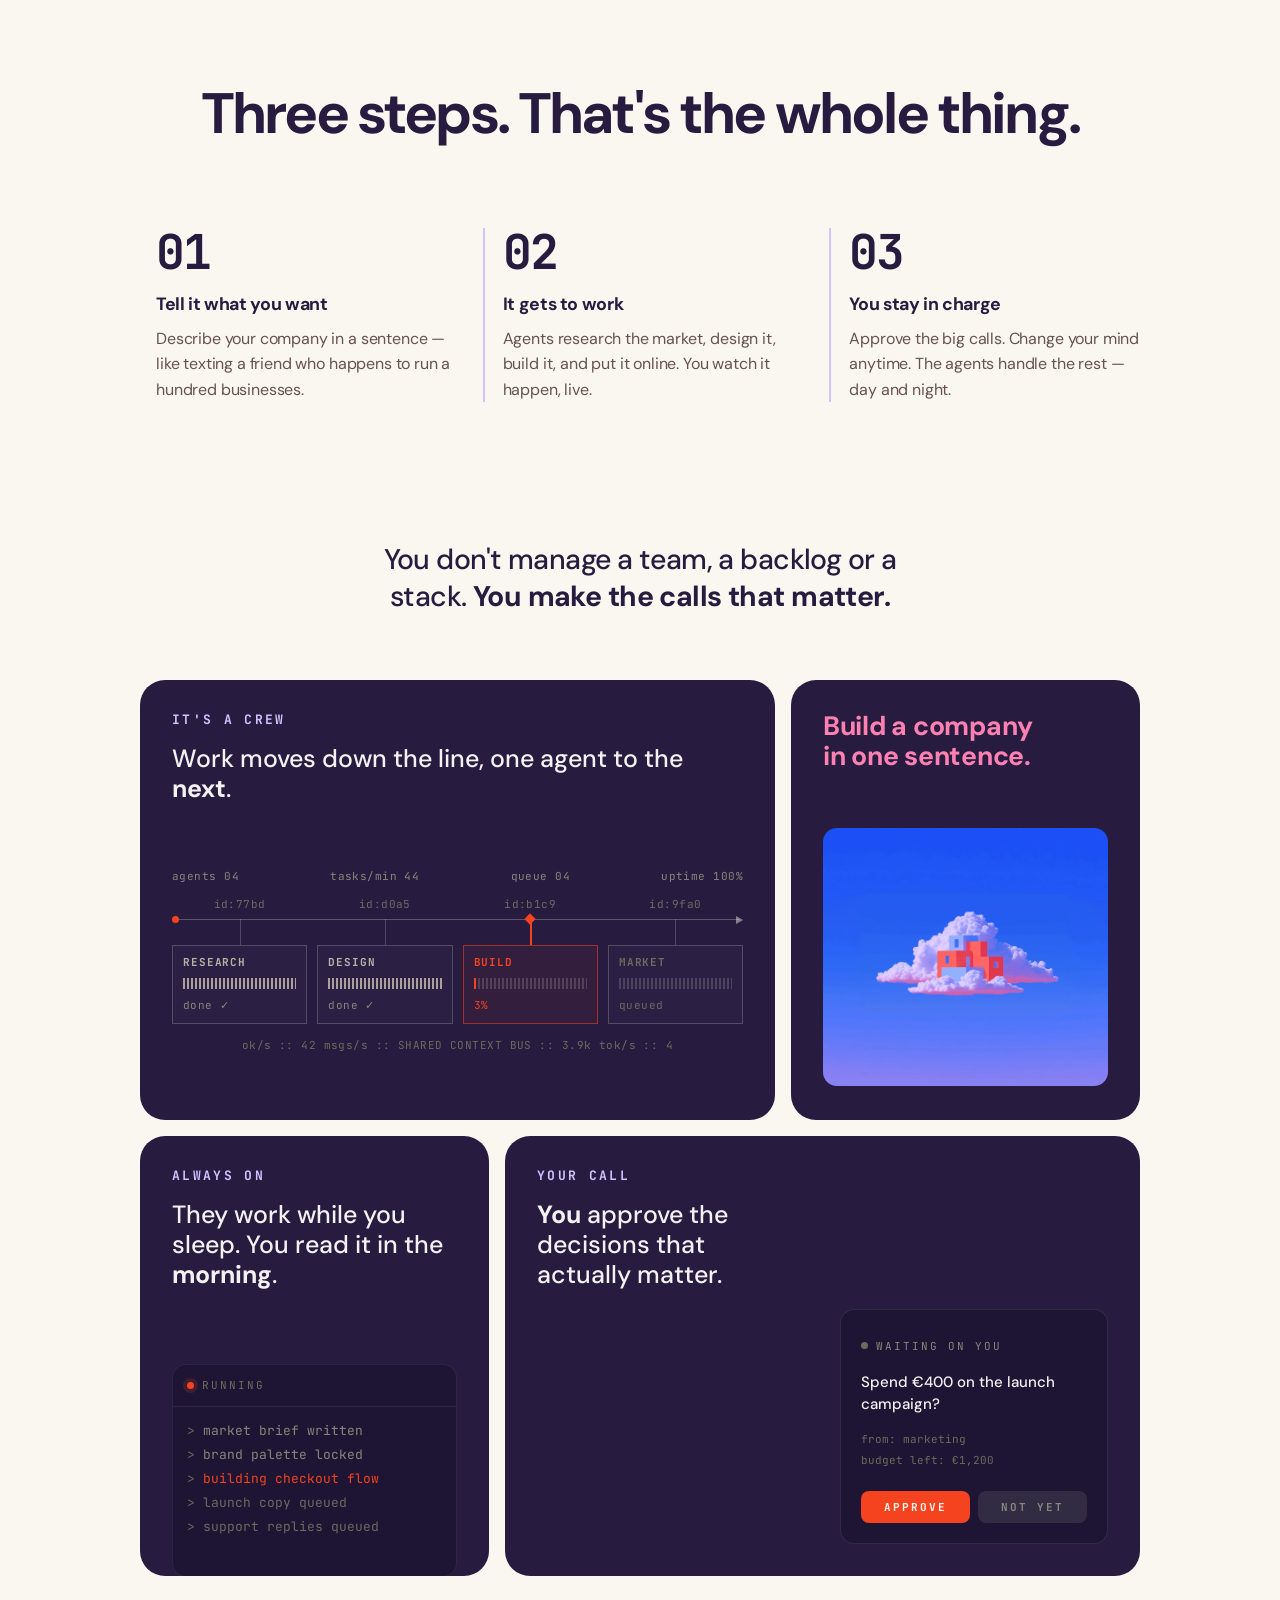
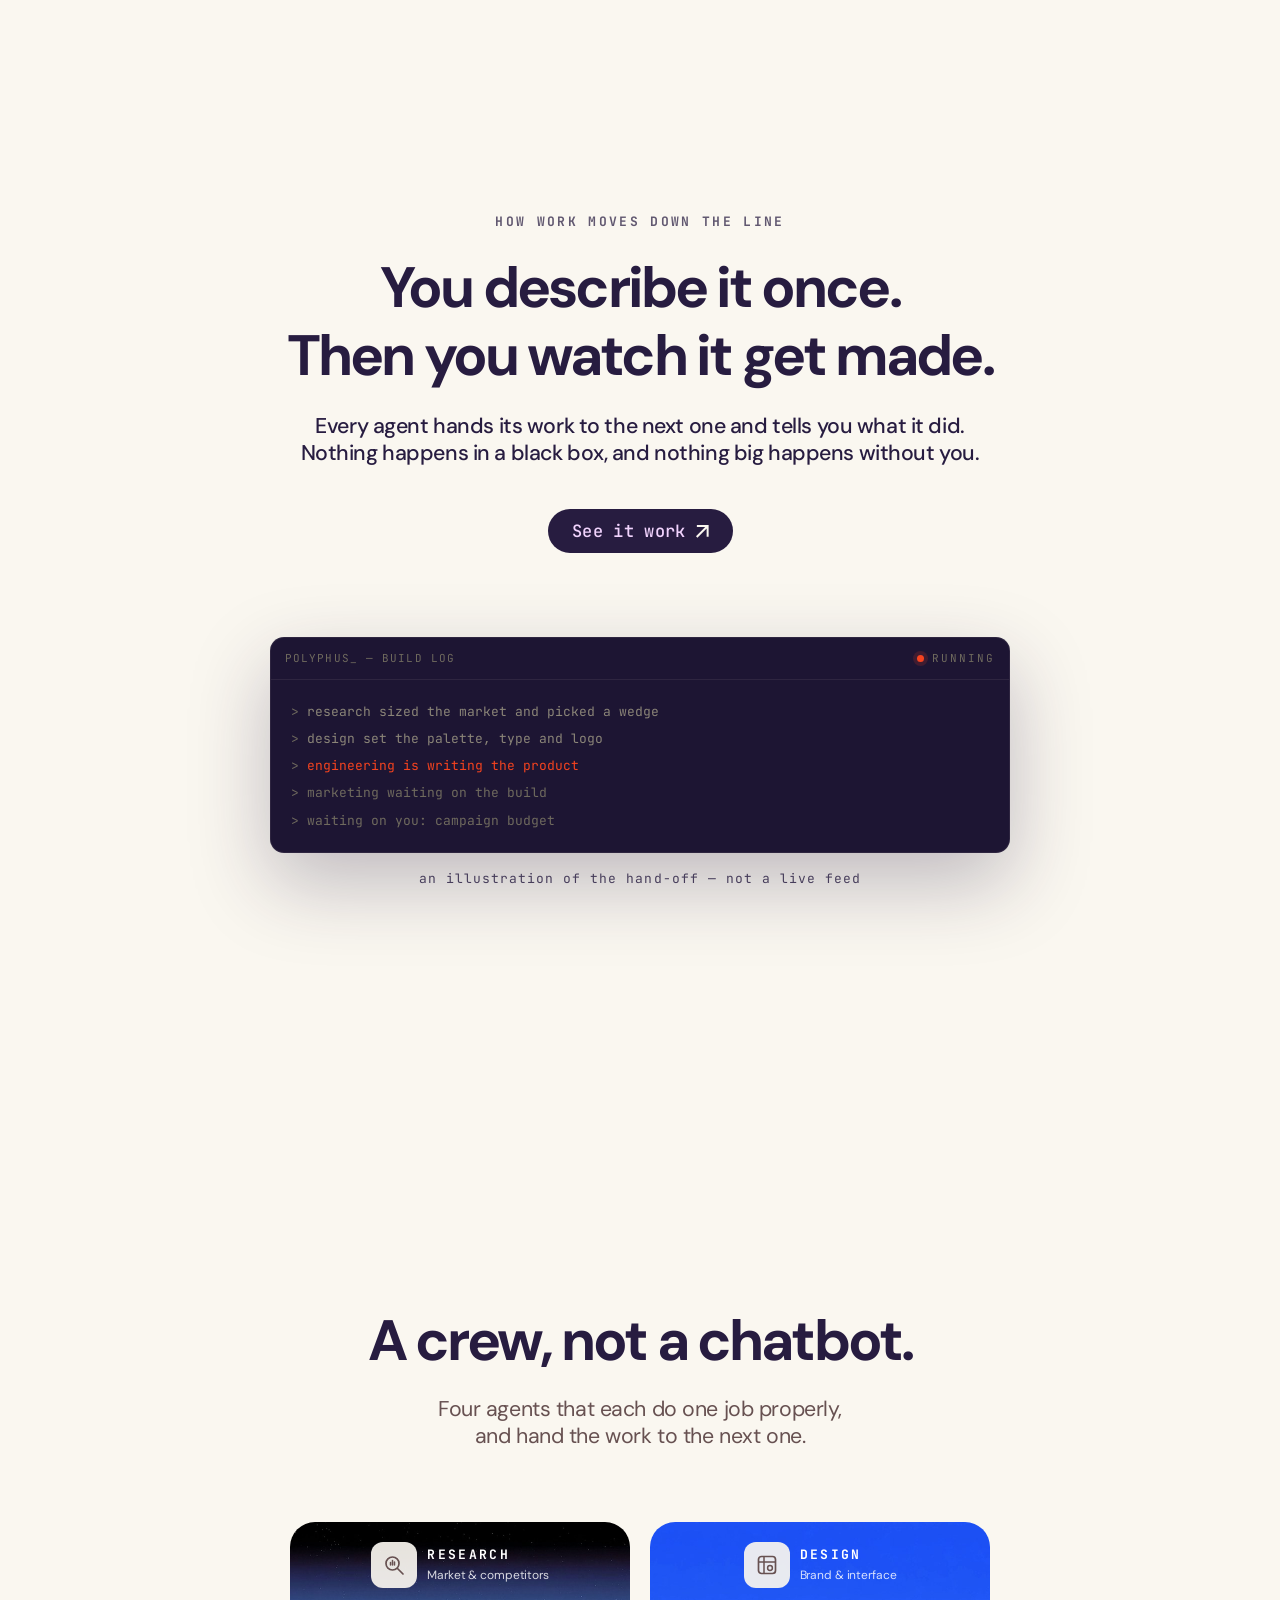
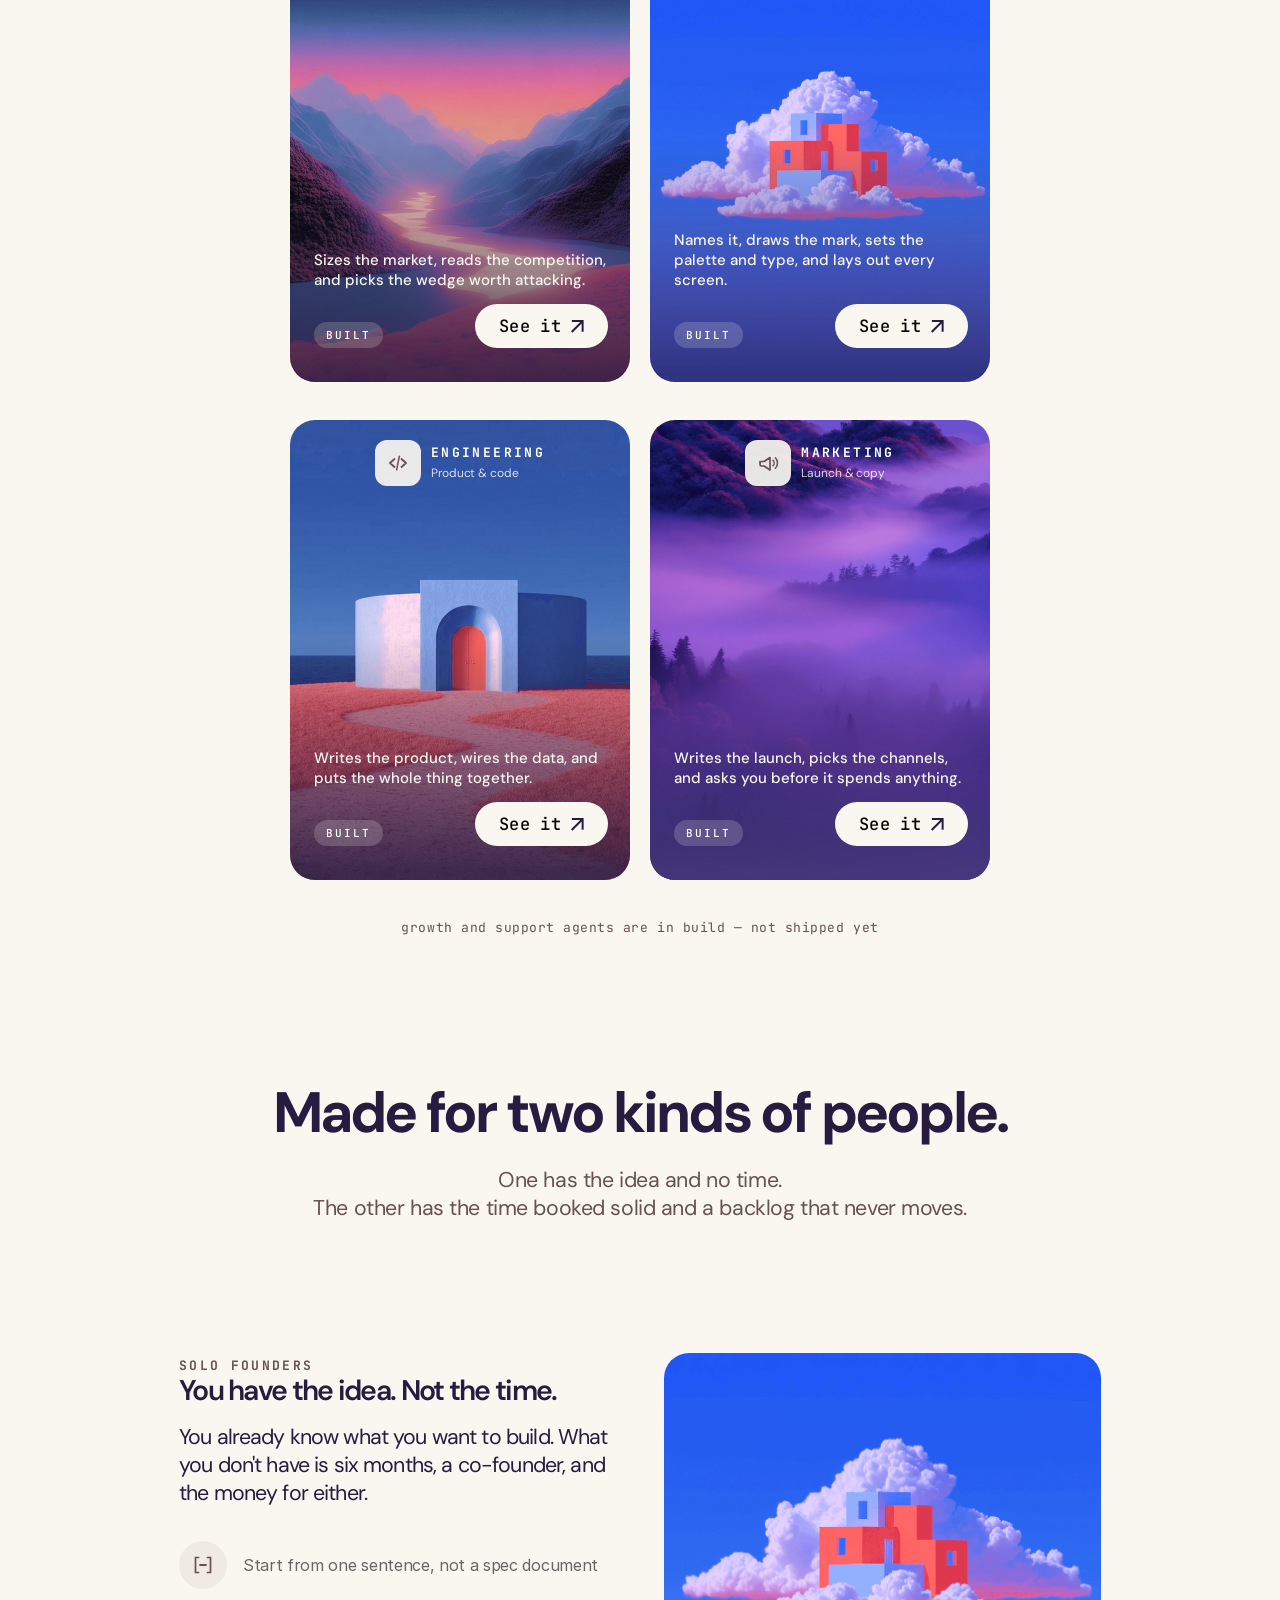
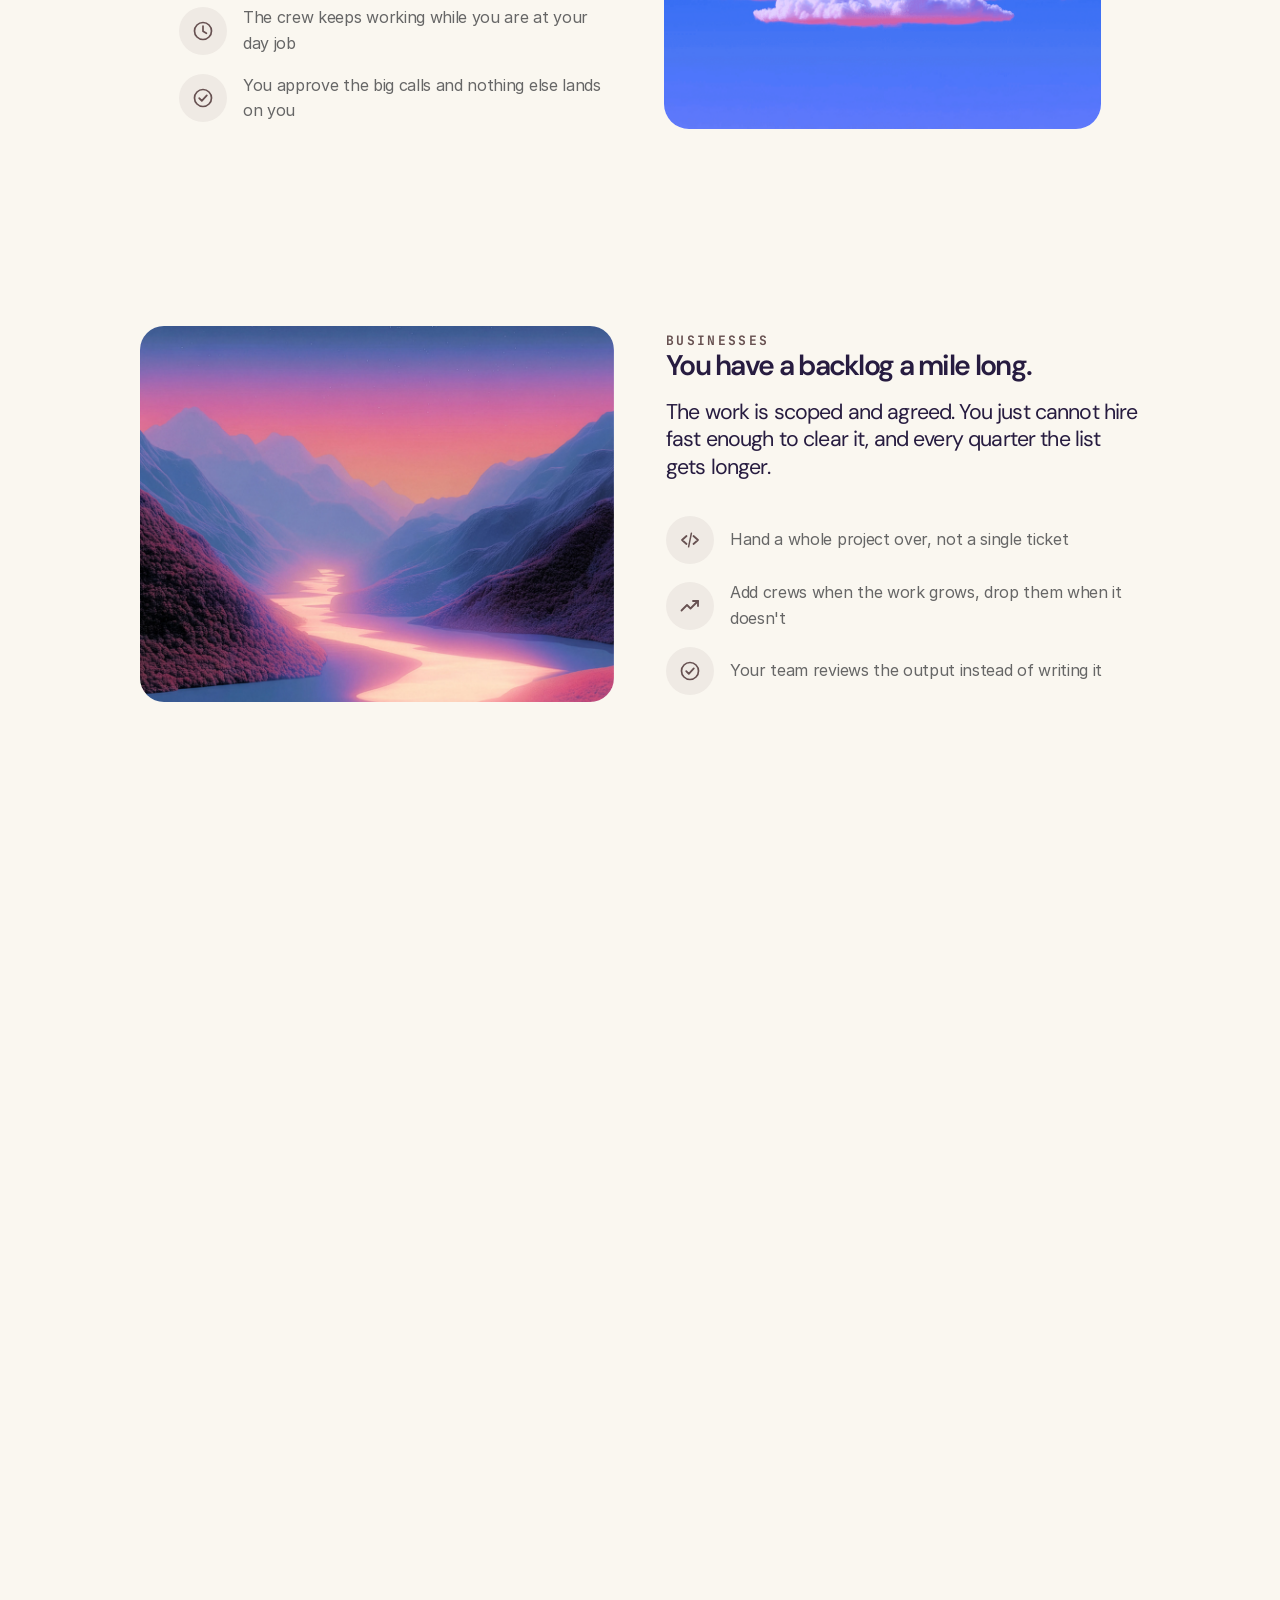
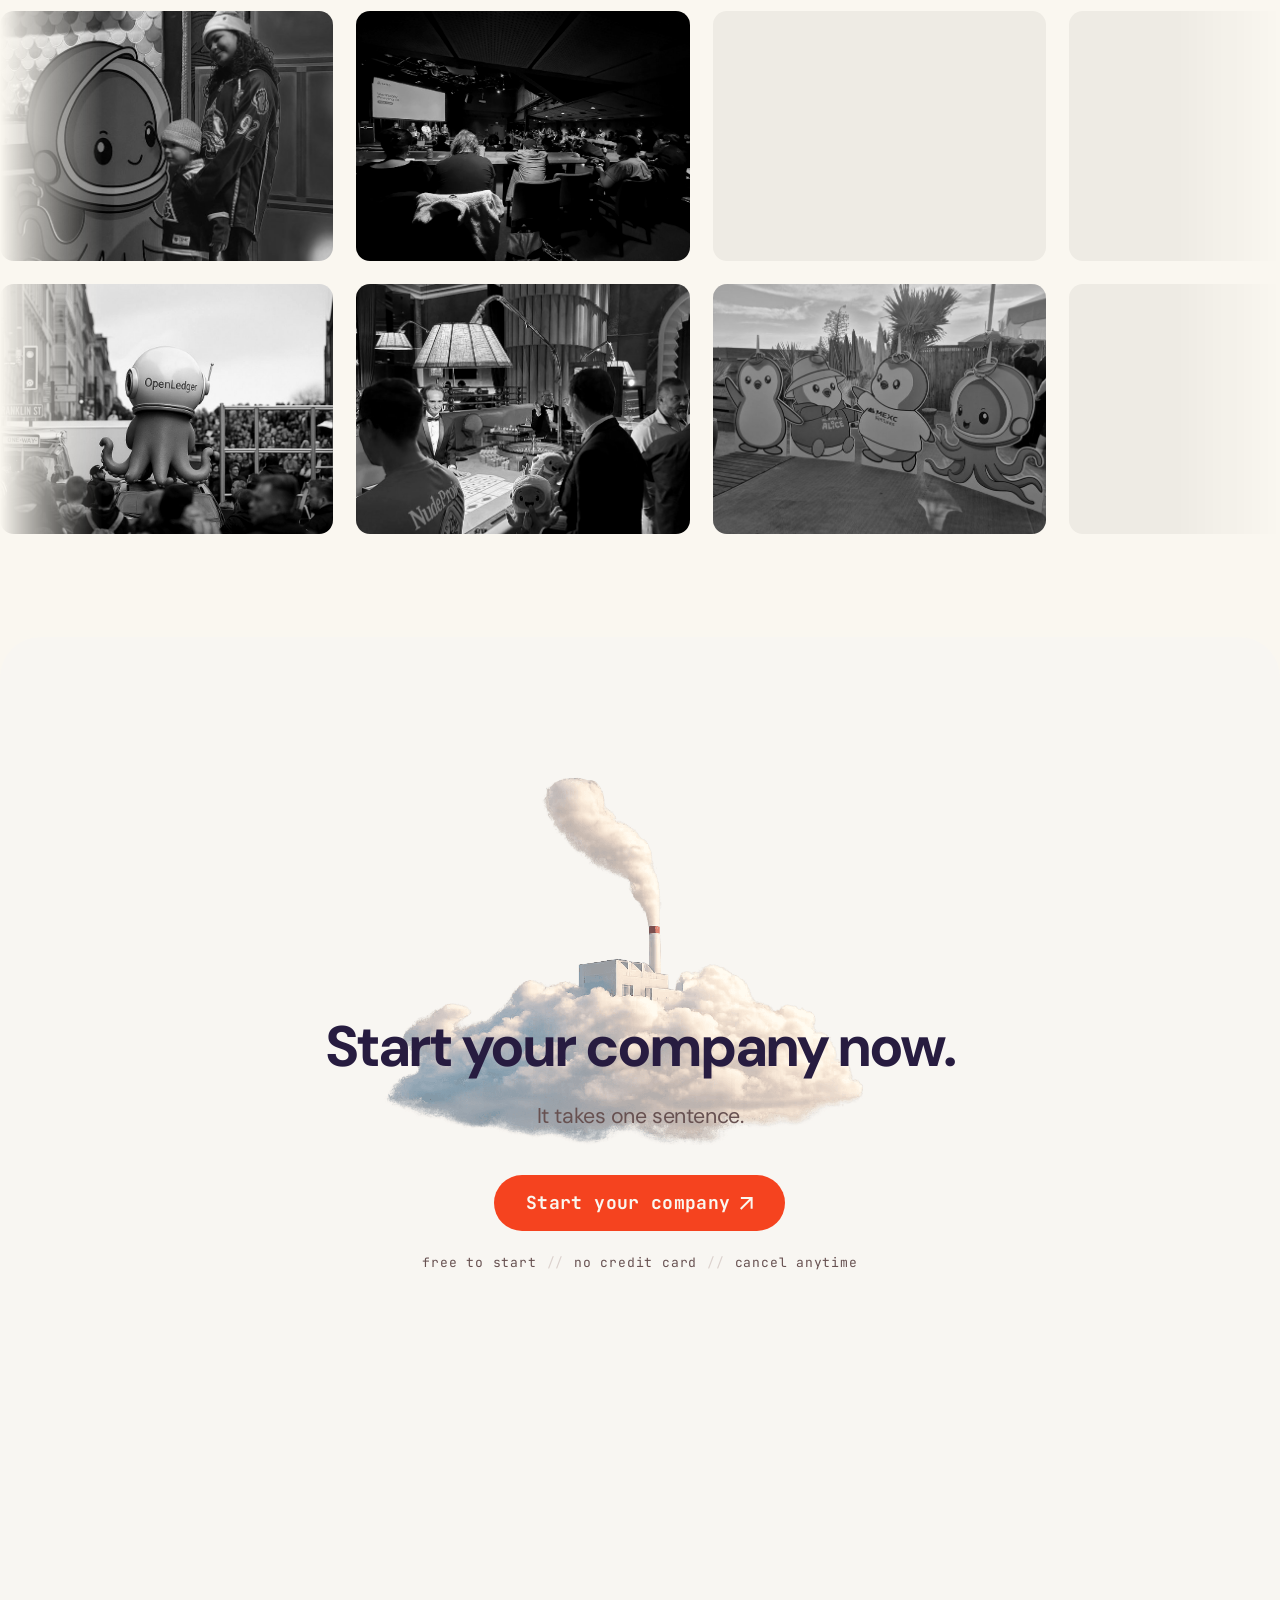
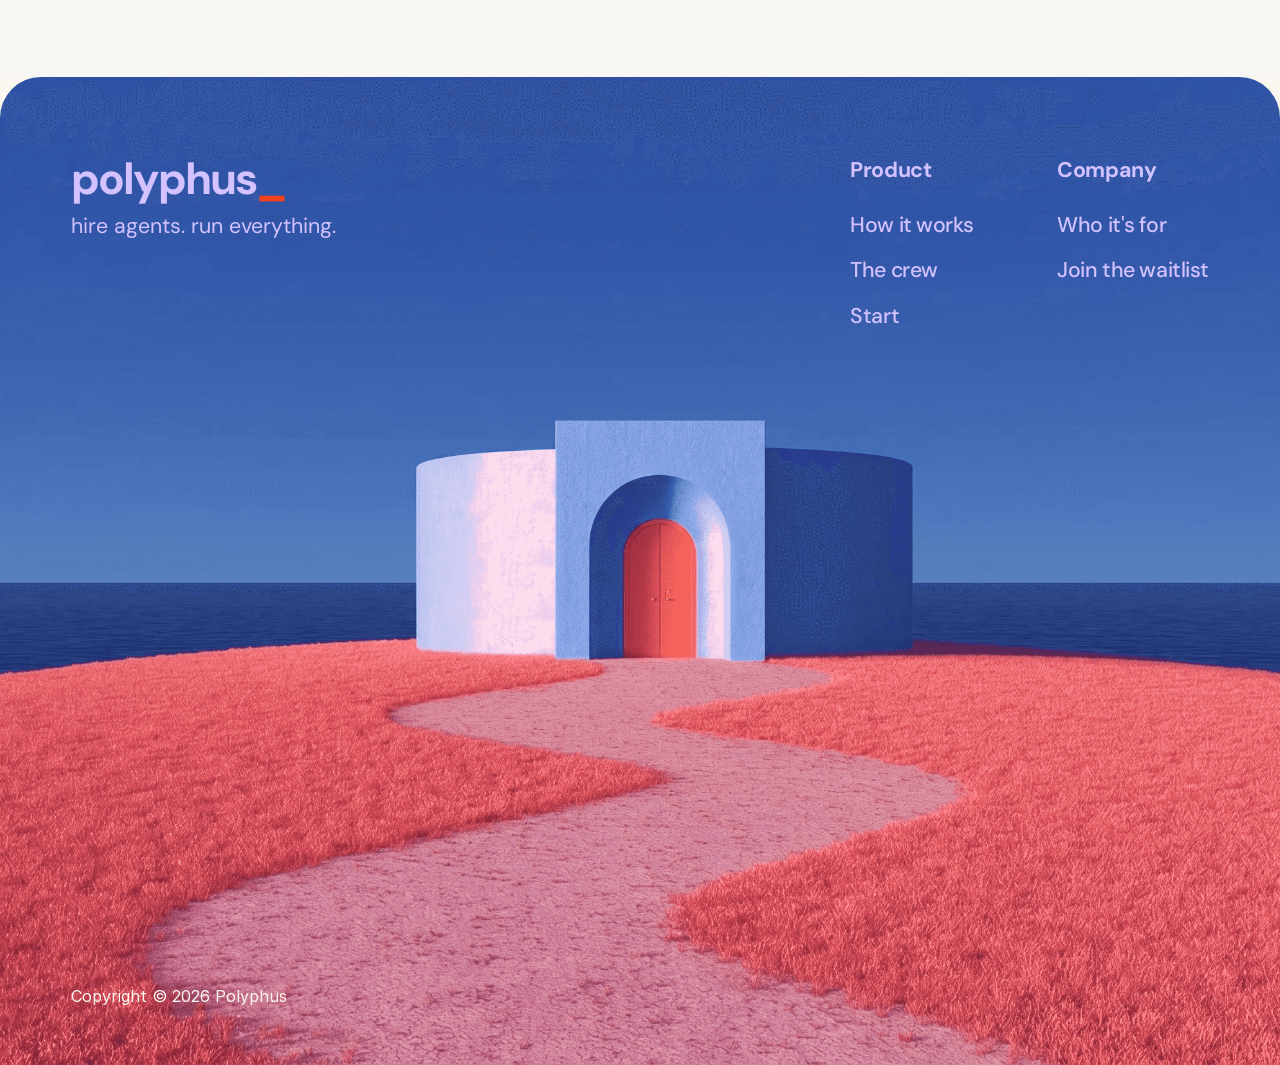
==== commit a6daa4e4: "feat : team list build" ====
--- a/polyphus-ui/index.html
+++ b/polyphus-ui/index.html
@@ -27,6 +27,7 @@
 <link rel="stylesheet" href="css/sections/showcase.css">
 <link rel="stylesheet" href="css/sections/crew.css">
 <link rel="stylesheet" href="css/sections/audience.css">
+<link rel="stylesheet" href="css/sections/team.css">
 <link rel="stylesheet" href="css/sections/gallery.css">
 <link rel="stylesheet" href="css/sections/cta.css">
 <link rel="stylesheet" href="css/sections/footer.css">
@@ -436,10 +437,46 @@
   <div class="section-head">
     <h2 class="display" data-words>Meet our team.</h2>
     <p class="section-head__lede" data-reveal>
-      The people building the crew &mdash; and the rooms we build it in.
+      The people building the crew, and the rooms we build it in.
     </p>
   </div>
-  <!-- team grid goes here -->
+  <div class="team__grid">
+    <article class="member" data-reveal>
+      <img class="member__portrait" src="assets/images/team/shariff.jpg" alt="Shariff" width="400" height="400" decoding="async">
+      <h3 class="member__name">Shariff</h3>
+      <div class="member__bio">
+        <p>Head of Growth at OpenLedger, Bitplanet, etc.</p>
+        <p>Experience in scaling Web3 businesses to TGE.</p>
+      </div>
+      <div class="member__marks">
+        <span class="member__mark member__mark--dark"><img src="assets/images/team/logo-bitplanet.png" alt="Bitplanet" loading="lazy" decoding="async"></span>
+        <span class="member__mark member__mark--dark"><img src="assets/images/team/logo-openledger.png" alt="OpenLedger" loading="lazy" decoding="async"></span>
+      </div>
+    </article>
+    <article class="member" data-reveal>
+      <img class="member__portrait" src="assets/images/team/shiv.jpg" alt="Dr. Shiv" width="400" height="400" decoding="async">
+      <h3 class="member__name">Dr. Shiv</h3>
+      <div class="member__bio">
+        <p>Director of AI Labs at Mayo Clinic.</p>
+        <p>15+ years of experience in AI healthcare research.</p>
+      </div>
+      <div class="member__marks">
+        <span class="member__mark member__mark--light"><img src="assets/images/team/logo-mayo-clinic.png" alt="Mayo Clinic" loading="lazy" decoding="async"></span>
+        <span class="member__mark member__mark--light"><img src="assets/images/team/logo-minnesota.png" alt="University of Minnesota" loading="lazy" decoding="async"></span>
+      </div>
+    </article>
+    <article class="member" data-reveal>
+      <img class="member__portrait" src="assets/images/team/marco-cascella.jpg" alt="Marco Cascella" width="400" height="400" decoding="async">
+      <h3 class="member__name">Marco Cascella</h3>
+      <div class="member__bio">
+        <p>Leading healthcare research scientist (IRCCS - INT).</p>
+        <p>Over 21,000 medical research citations.</p>
+      </div>
+      <div class="member__marks">
+        <span class="member__mark member__mark--light"><img src="assets/images/team/logo-salerno.png" alt="University of Salerno" loading="lazy" decoding="async"></span>
+      </div>
+    </article>
+  </div>
 </section>
 
 
--- a/polyphus-ui/css/sections/team.css
+++ b/polyphus-ui/css/sections/team.css
@@ -0,0 +1,118 @@
+/* ==========================================================================
+   team.css — "Meet our team."
+
+   Three white cards on the cream ground: portrait, name, what they did
+   before, and the marks of the places they did it. No job titles — the
+   background is the point, not the org chart.
+
+   The portraits arrive as cut-outs on the brand orange. That is a lot of
+   accent for a palette where orange is supposed to mean "running", so they
+   are kept small: a 108px square each, not a full-bleed card header.
+   ========================================================================== */
+
+.team {
+  padding-top: clamp(80px, 8.3vw, 120px);
+}
+
+.team__grid {
+  display: grid;
+  grid-template-columns: repeat(3, 1fr);
+  gap: 20px;
+  max-width: var(--w-inner);
+  margin: clamp(48px, 5vw, 72px) auto 0;
+  padding-inline: var(--gutter);
+}
+
+.member {
+  display: flex;
+  flex-direction: column;
+  padding: 28px;
+  border-radius: var(--r-card);
+  background: var(--white);
+  transition: transform var(--dur-fast) var(--ease-out),
+              box-shadow var(--dur-fast) var(--ease-out);
+}
+
+.member:hover {
+  transform: translateY(-3px);
+  box-shadow: 0 14px 34px rgba(39, 28, 64, 0.08);
+}
+
+.member__portrait {
+  width: 108px;
+  height: 108px;
+  border-radius: 18px;
+  object-fit: cover;
+  object-position: 50% 12%;   /* faces sit high in these frames */
+}
+
+.member__name {
+  margin-top: 22px;
+  font-family: var(--font-display);
+  font-size: clamp(20px, 1.6vw, 23px);
+  font-weight: 700;
+  line-height: 1.2;
+  letter-spacing: -0.03em;
+  color: var(--ink);
+}
+
+.member__bio {
+  margin-top: 12px;
+  font-size: var(--fs-ui);
+  line-height: 1.5;
+  letter-spacing: -0.01em;
+  color: var(--ink-soft);
+}
+
+.member__bio p + p { margin-top: 4px; }
+
+/* Pushed to the foot so the marks line up across all three cards however
+   long the bio runs. */
+.member__marks {
+  display: flex;
+  flex-wrap: wrap;
+  align-items: center;
+  gap: 10px;
+  margin-top: auto;
+  padding-top: 26px;
+}
+
+.member__mark {
+  display: inline-flex;
+  align-items: center;
+}
+
+.member__mark img {
+  height: 100%;
+  width: auto;
+  display: block;
+}
+
+/* Two different kinds of lockup, so two different sizes.
+
+   The company marks are wide horizontal lockups on their own dark ground —
+   34px of height is plenty and any more would make them shout.
+
+   The institution marks are STACKED (crest over wordmark), so height-matching
+   them to the wide ones squeezes the wordmark down to a few unreadable
+   pixels. They get the height they need to stay legible instead. */
+.member__mark--dark  { height: 34px; }
+.member__mark--dark img { border-radius: 8px; }
+
+.member__mark--light { height: 52px; }
+
+@media (max-width: 1099px) {
+  .team__grid { grid-template-columns: repeat(2, 1fr); }
+
+  /* Three into two leaves an orphan — let the last one span so the row
+     does not end with a half-empty gap. */
+  .member:last-child { grid-column: 1 / -1; }
+  .member:last-child .member__bio { max-width: 46ch; }
+}
+
+@media (max-width: 809px) {
+  .team { padding-top: 64px; }
+  .team__grid { grid-template-columns: 1fr; gap: 16px; }
+  .member { padding: 24px; }
+  .member:last-child { grid-column: auto; }
+}
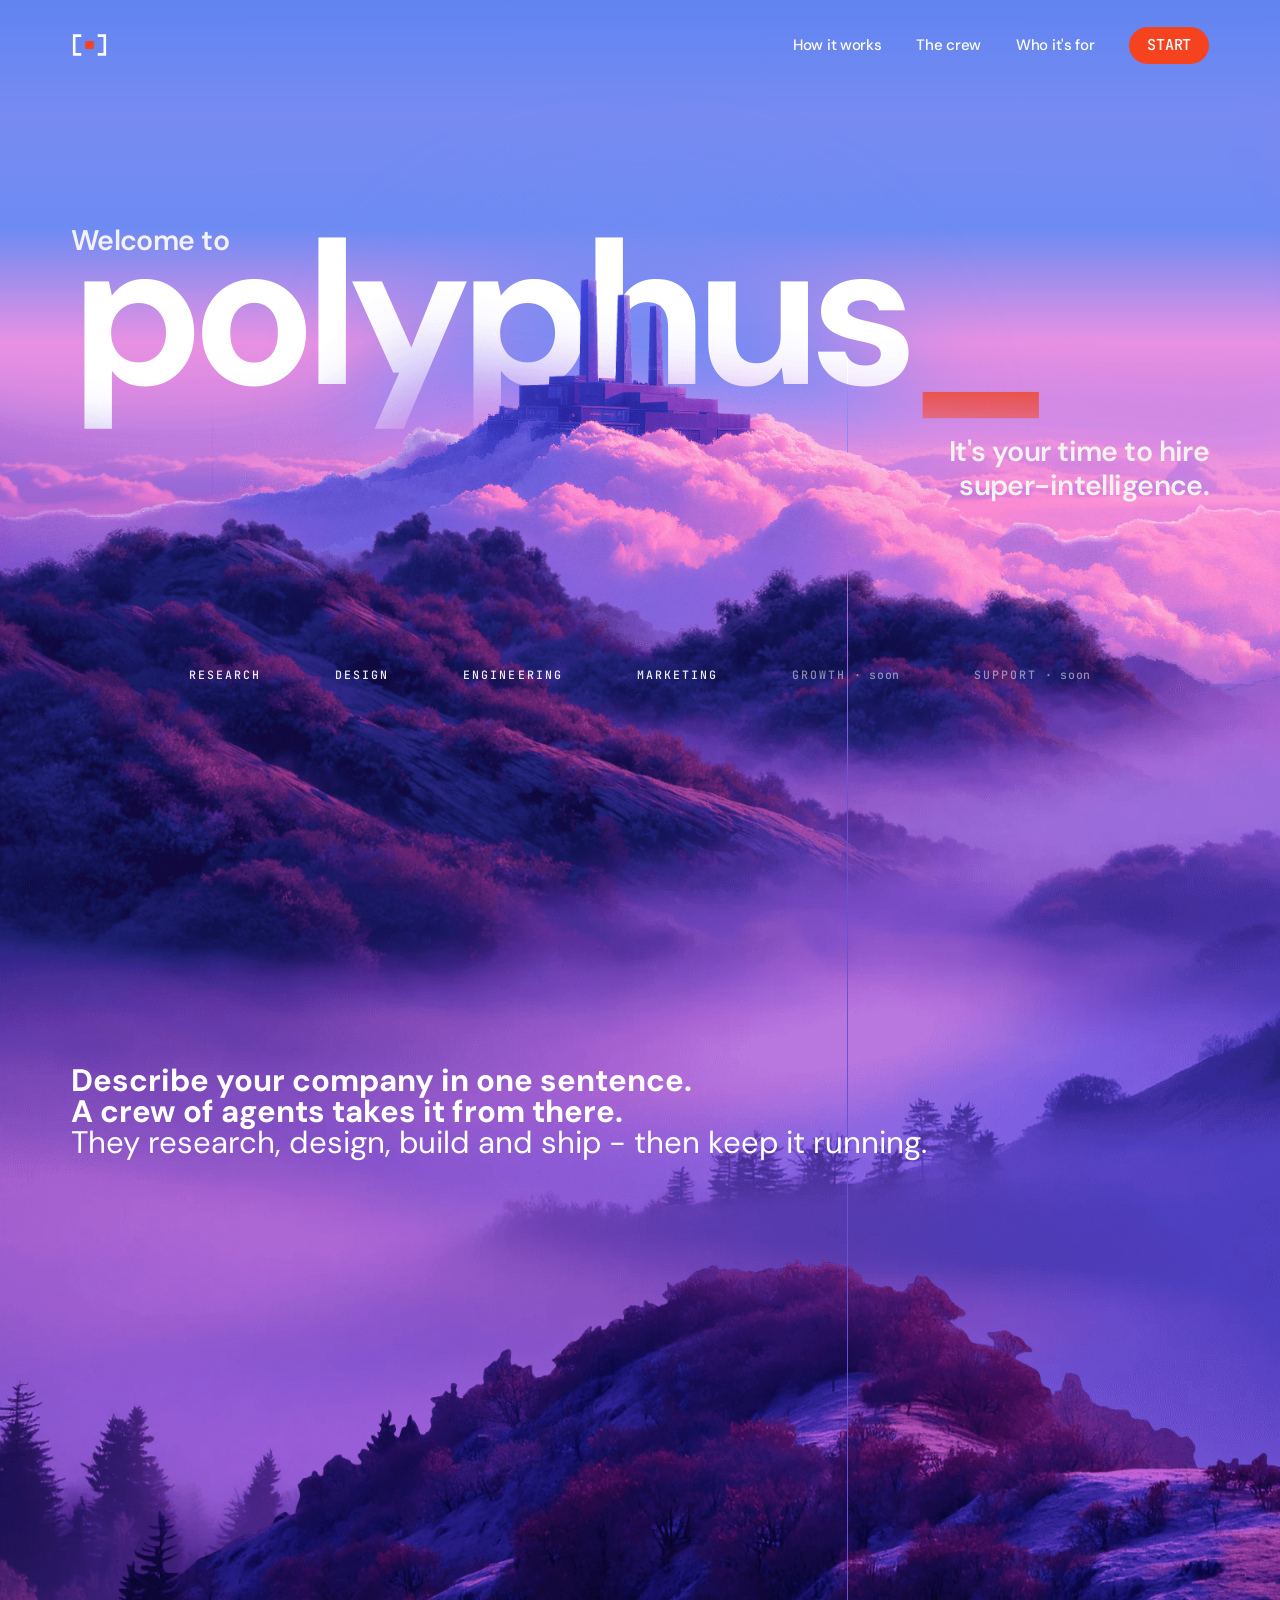
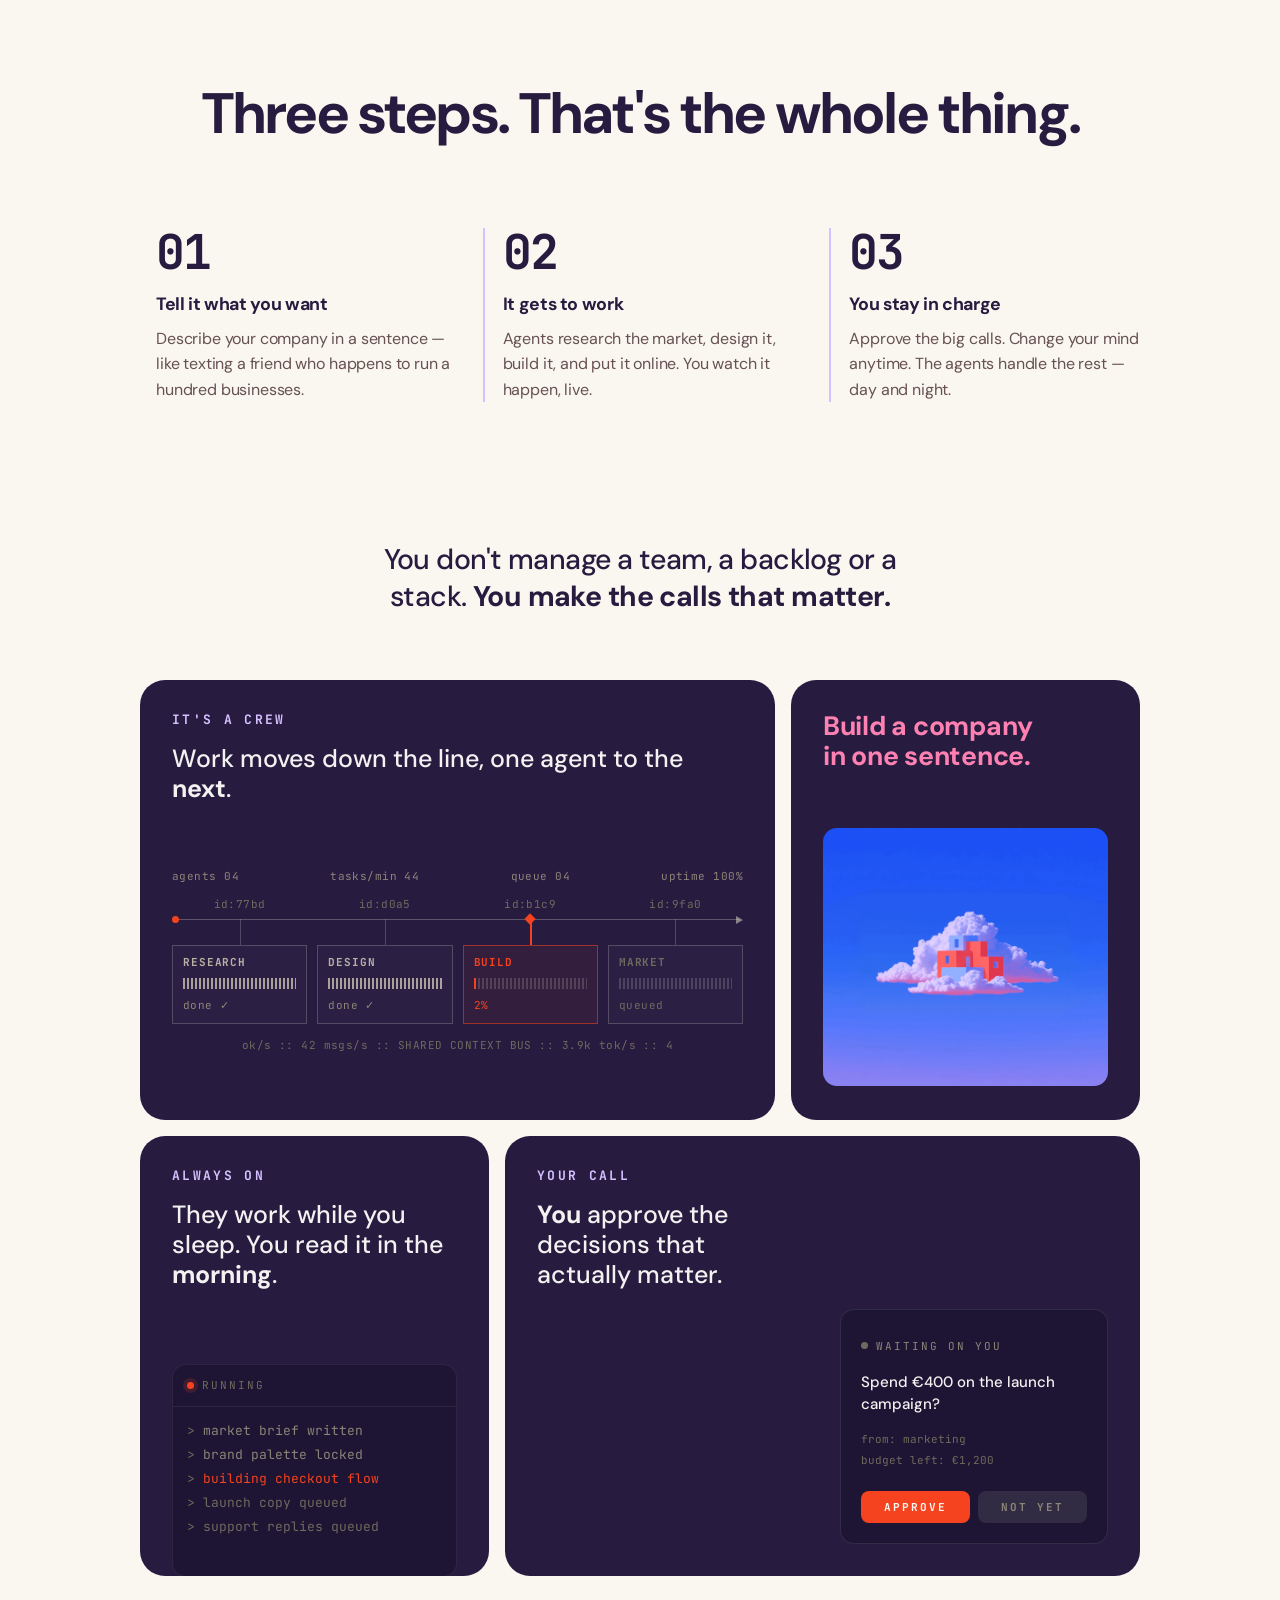
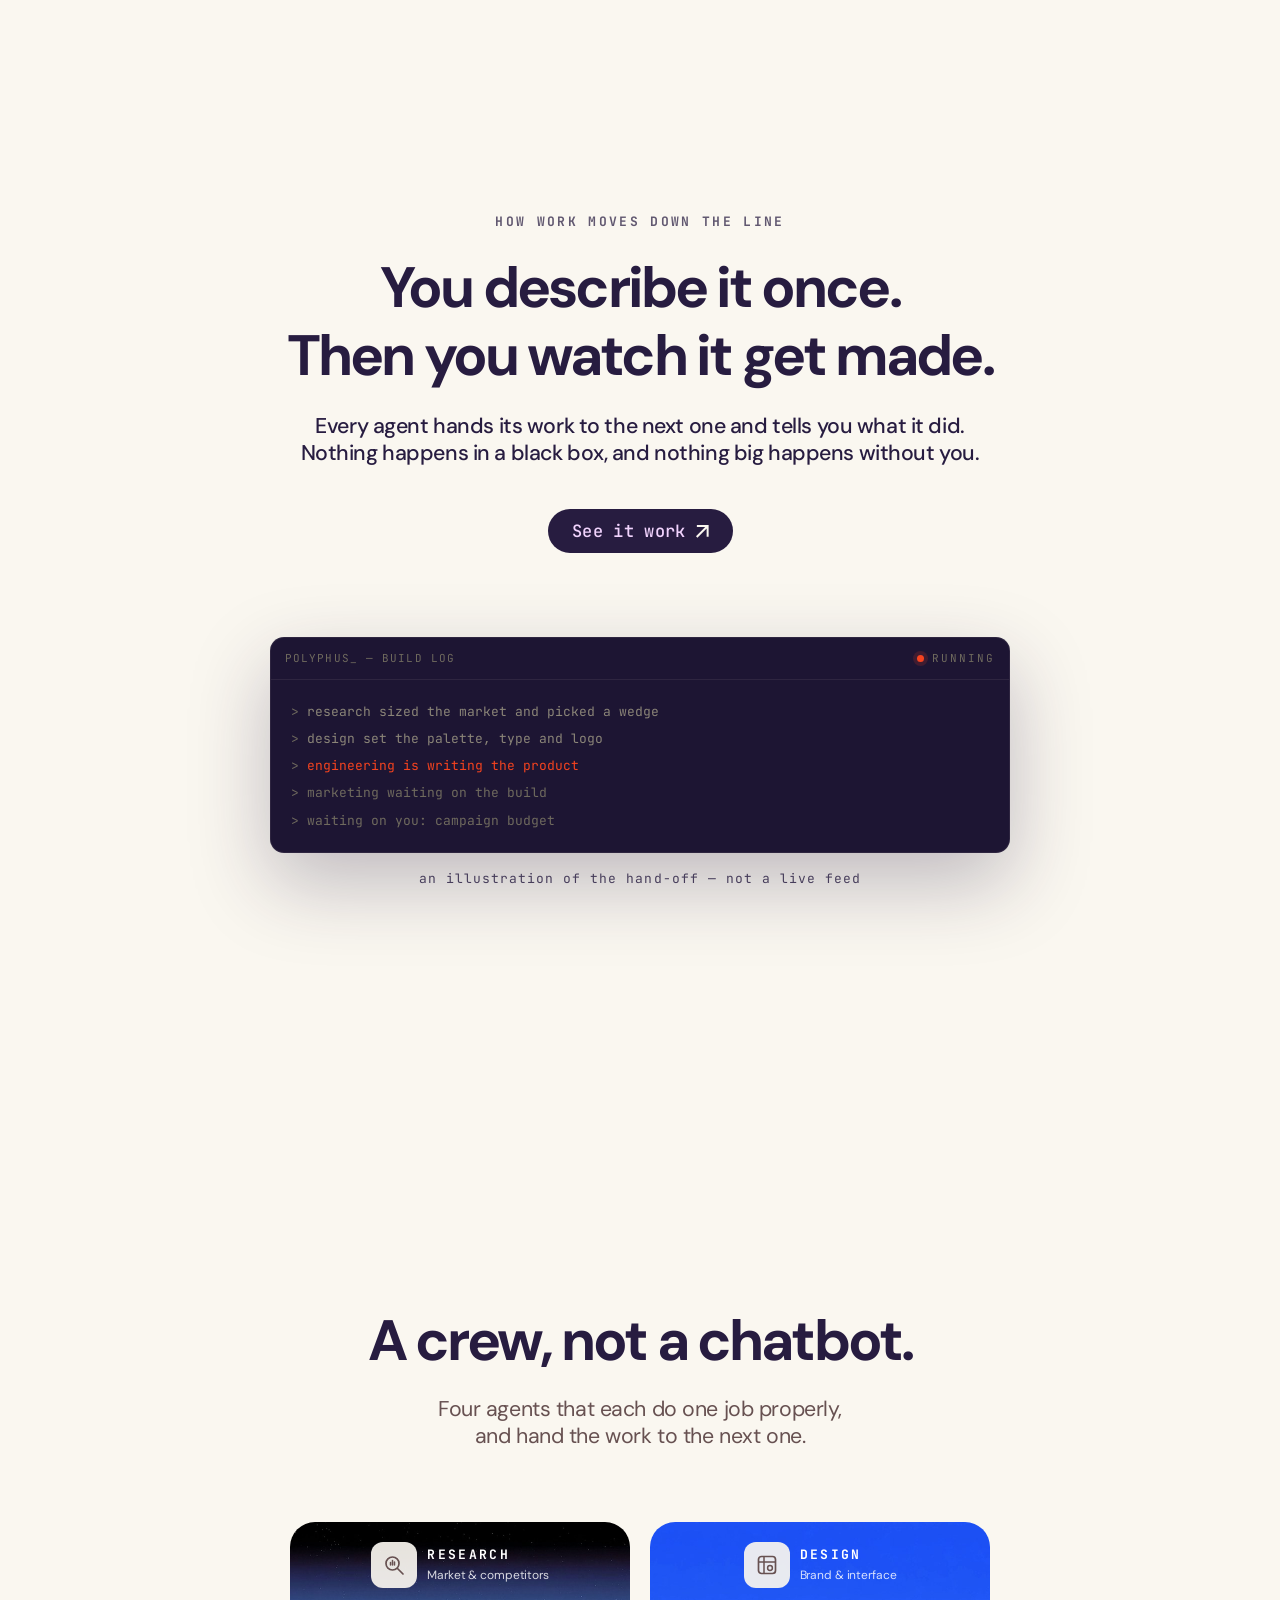
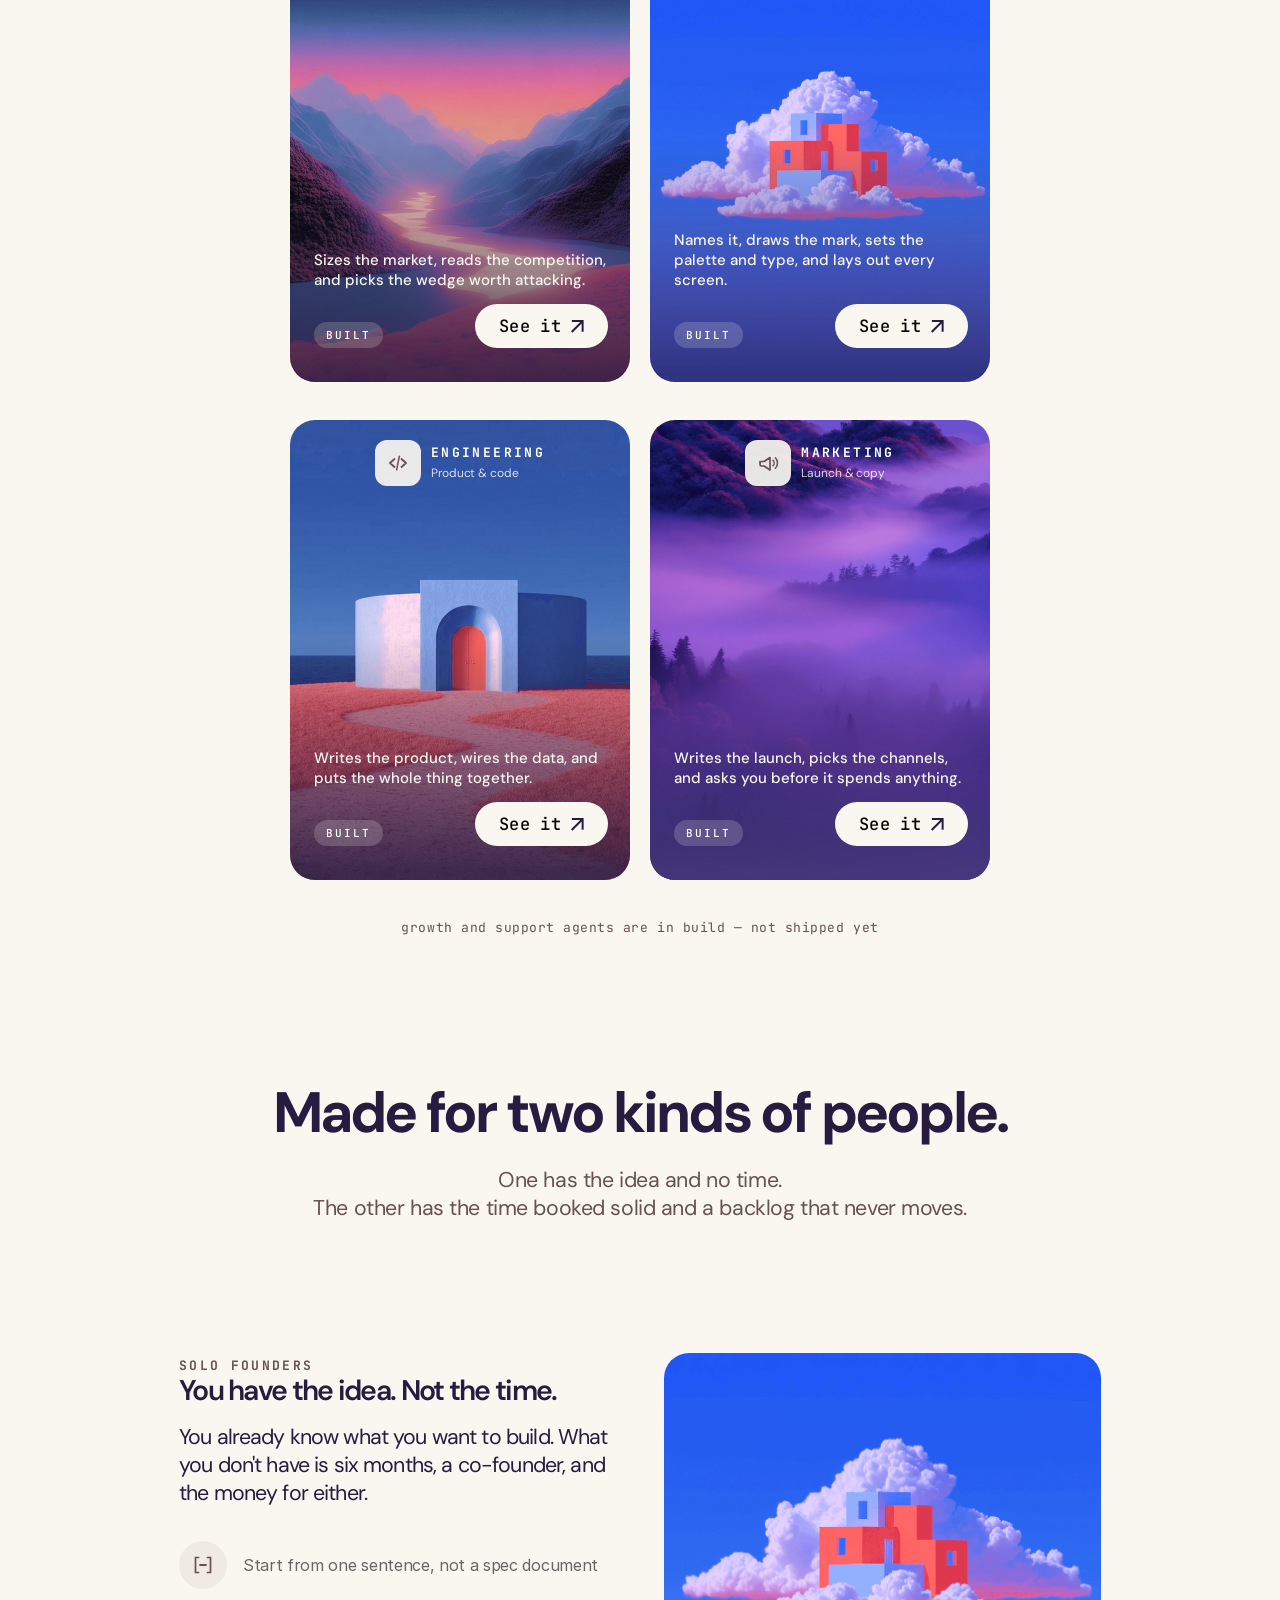
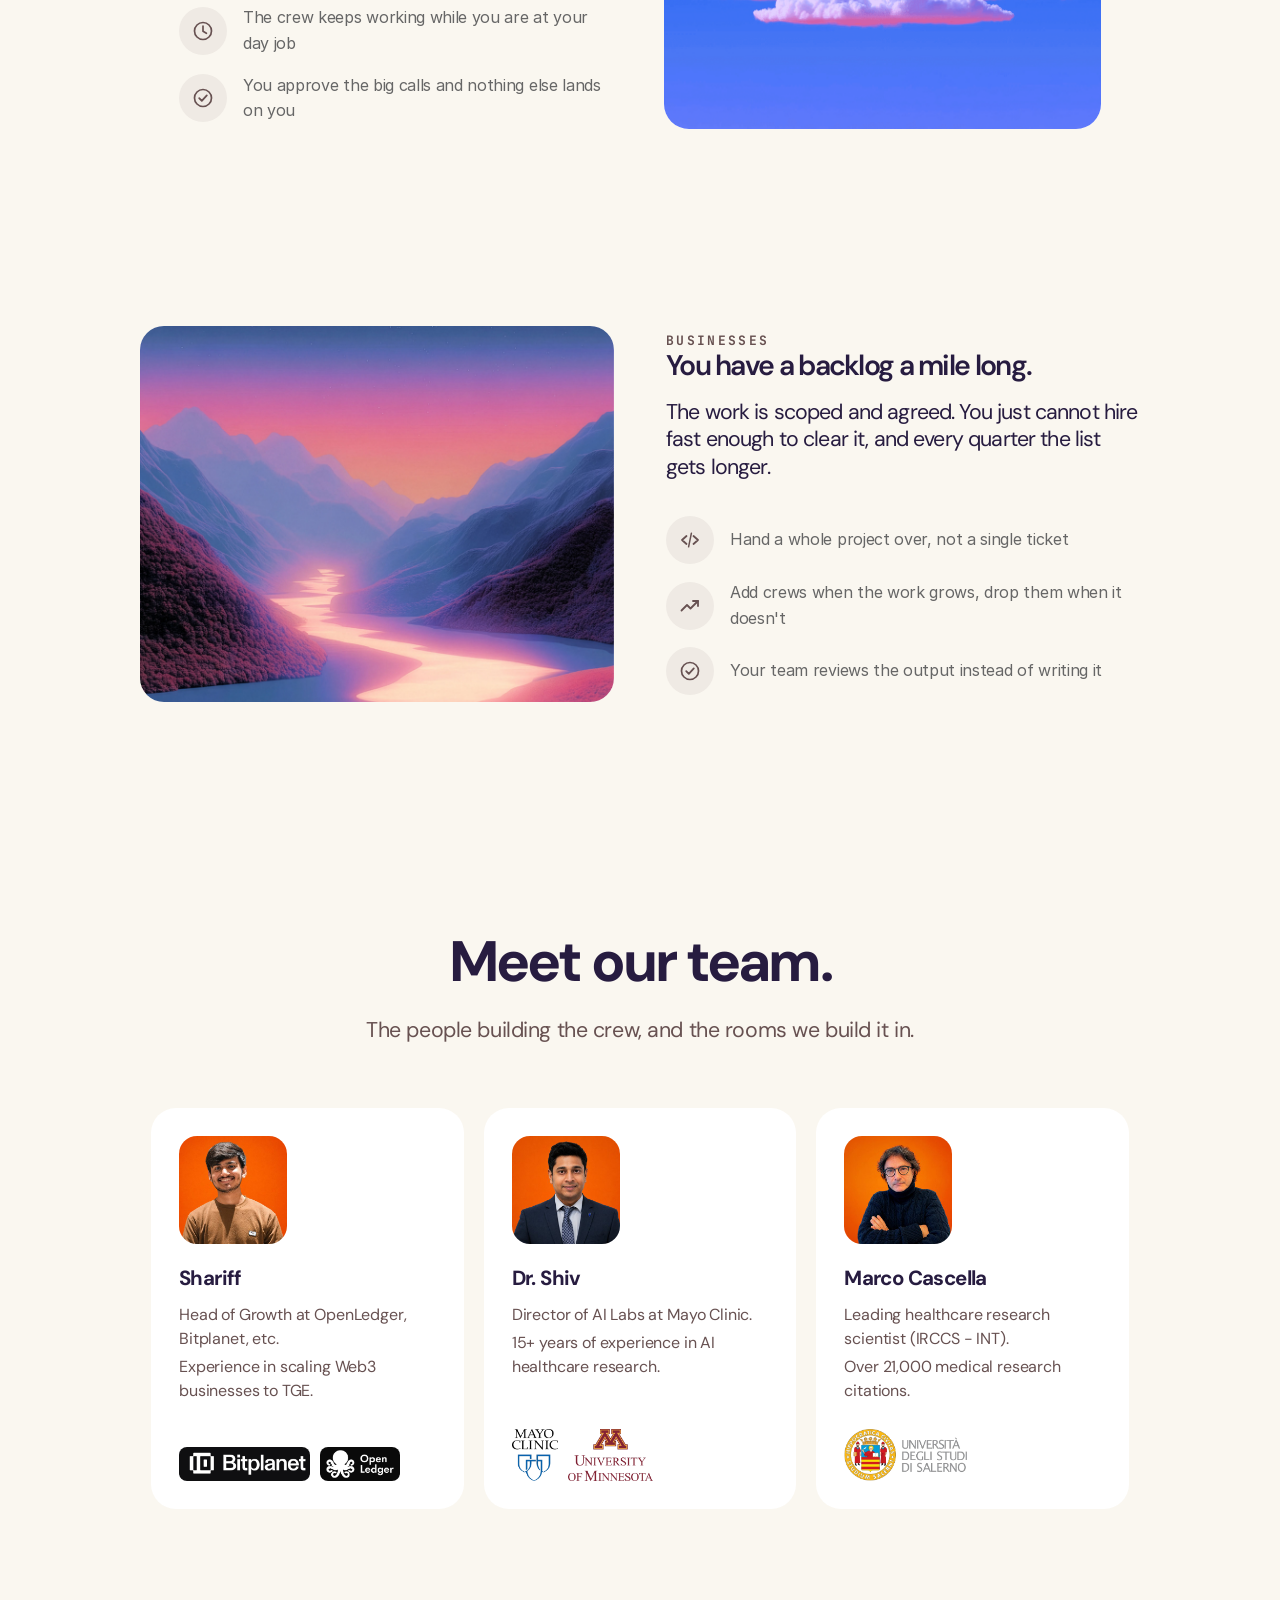
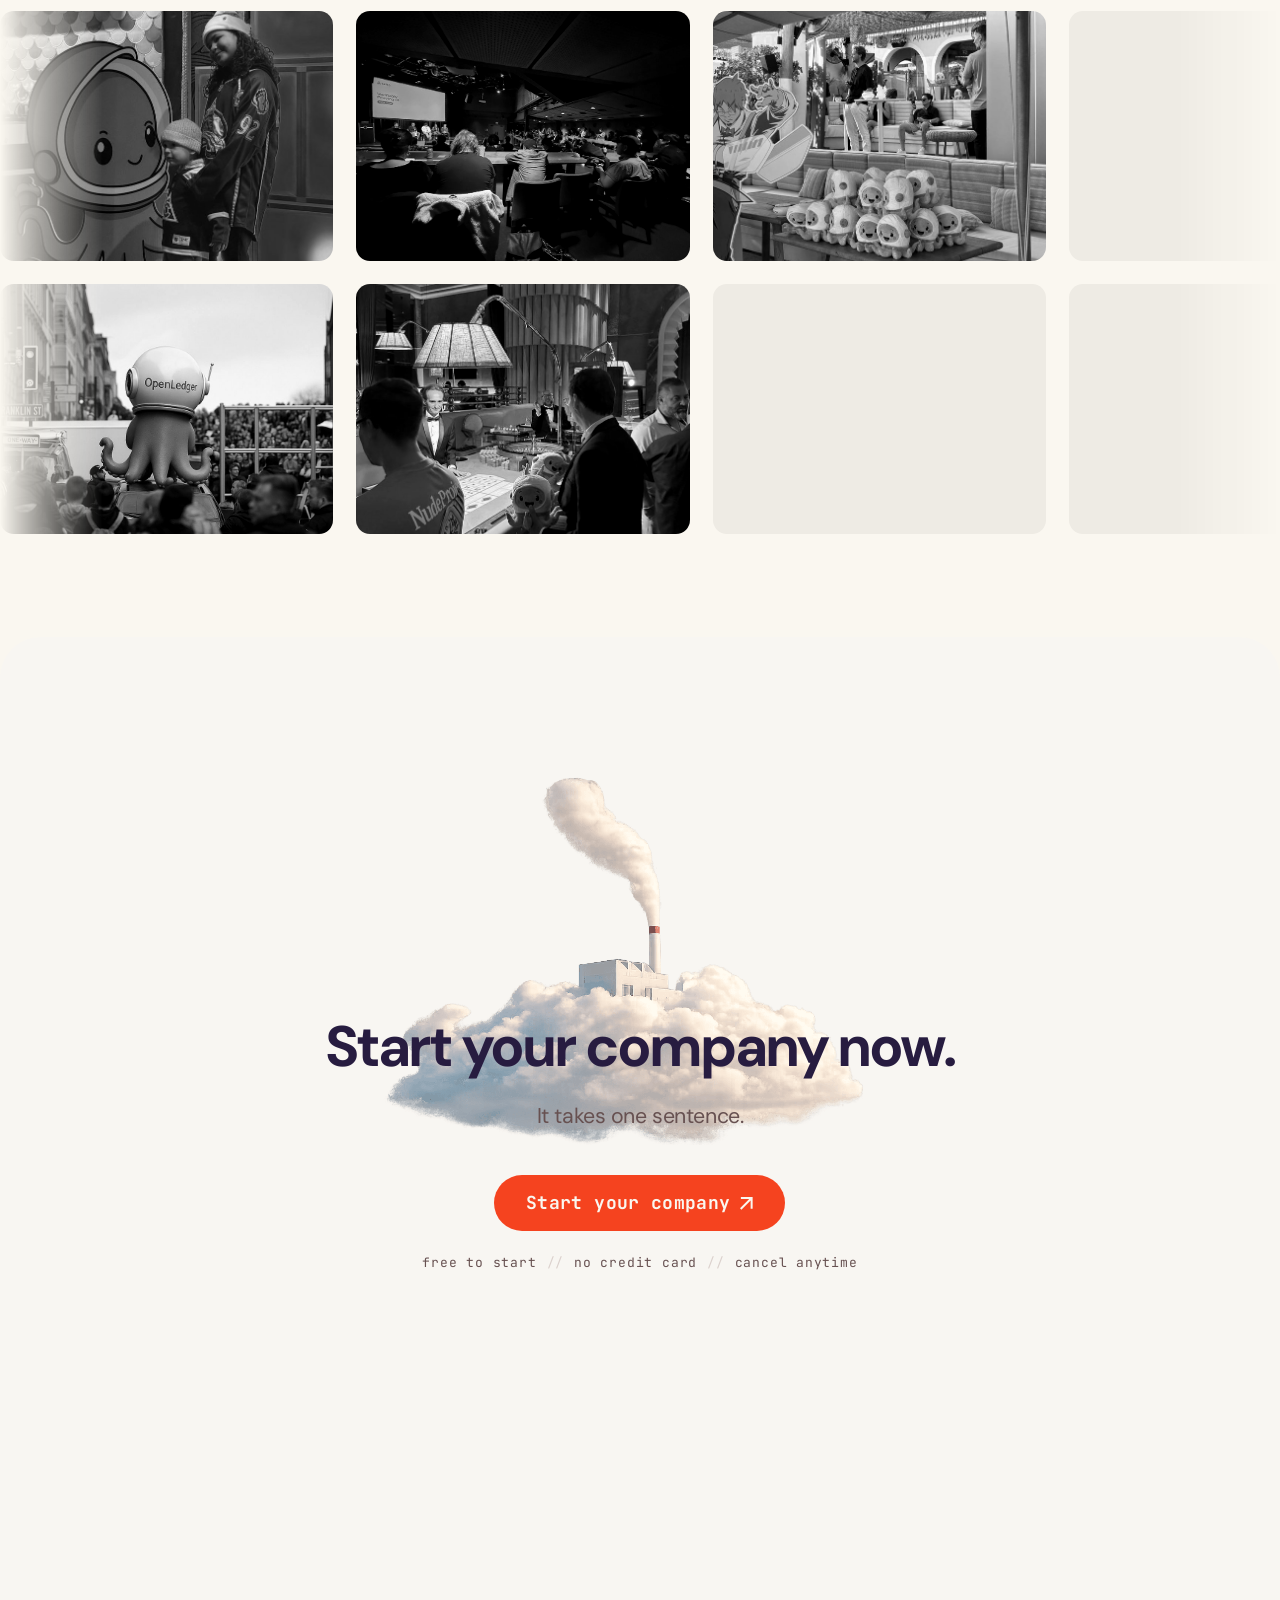
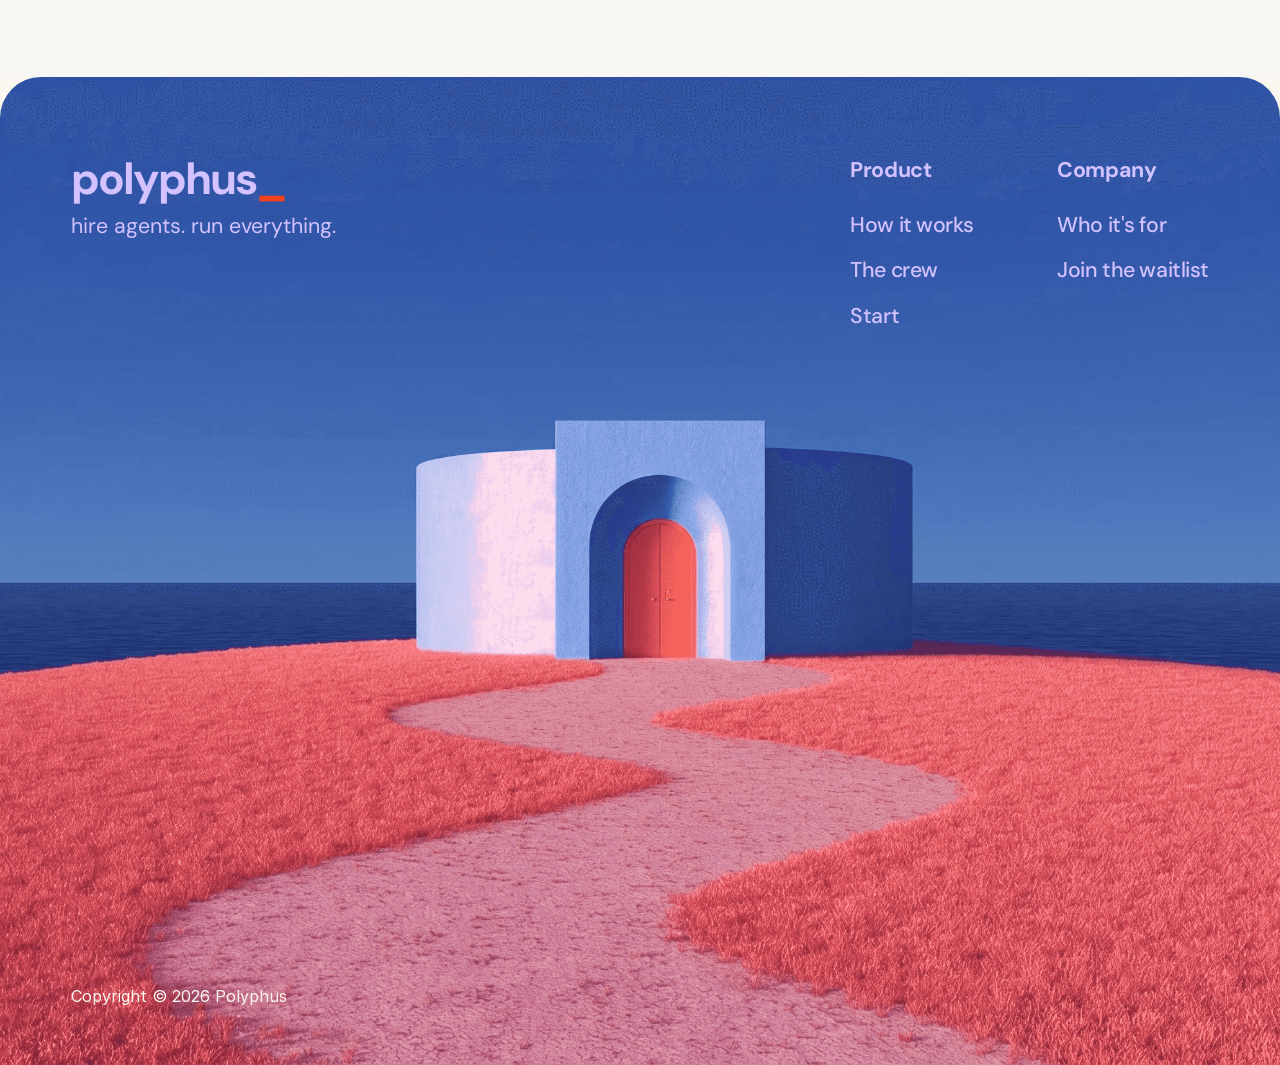
==== commit 8ed395b8: "feat : ga has been integrated in the applicaiton" ====
--- a/polyphus-ui/index.html
+++ b/polyphus-ui/index.html
@@ -5,6 +5,10 @@
 <meta name="viewport" content="width=device-width, initial-scale=1">
 <title>Polyphus — hire agents. run everything.</title>
 <meta name="description" content="Describe your company in a sentence. A crew of agents researches, designs, builds and ships it — then keeps running it, day and night.">
+
+<!-- Google Analytics. Measurement ID lives in js/analytics.js, not here,
+     so it only has to be right in one place. -->
+<script src="js/analytics.js" defer></script>
 
 <link rel="icon" href="assets/icons/favicon.svg">
 <meta property="og:type" content="website">
